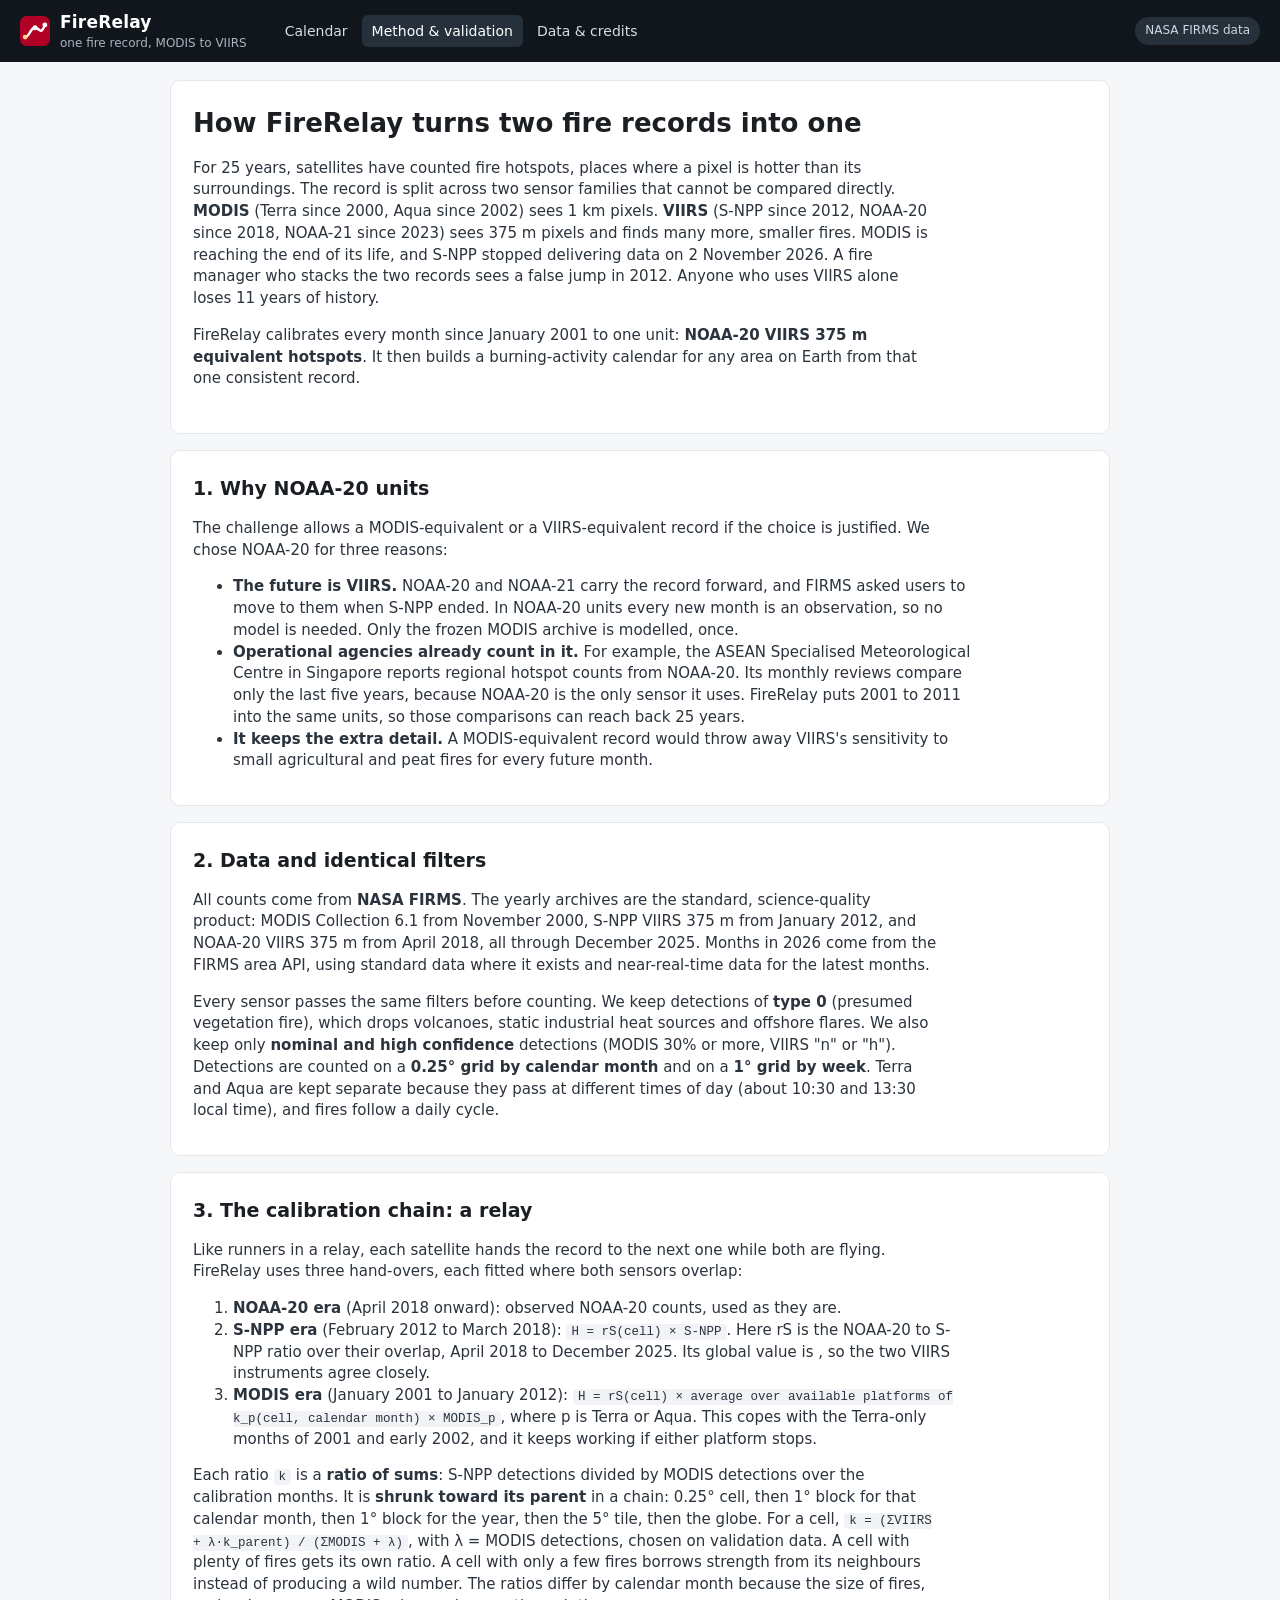
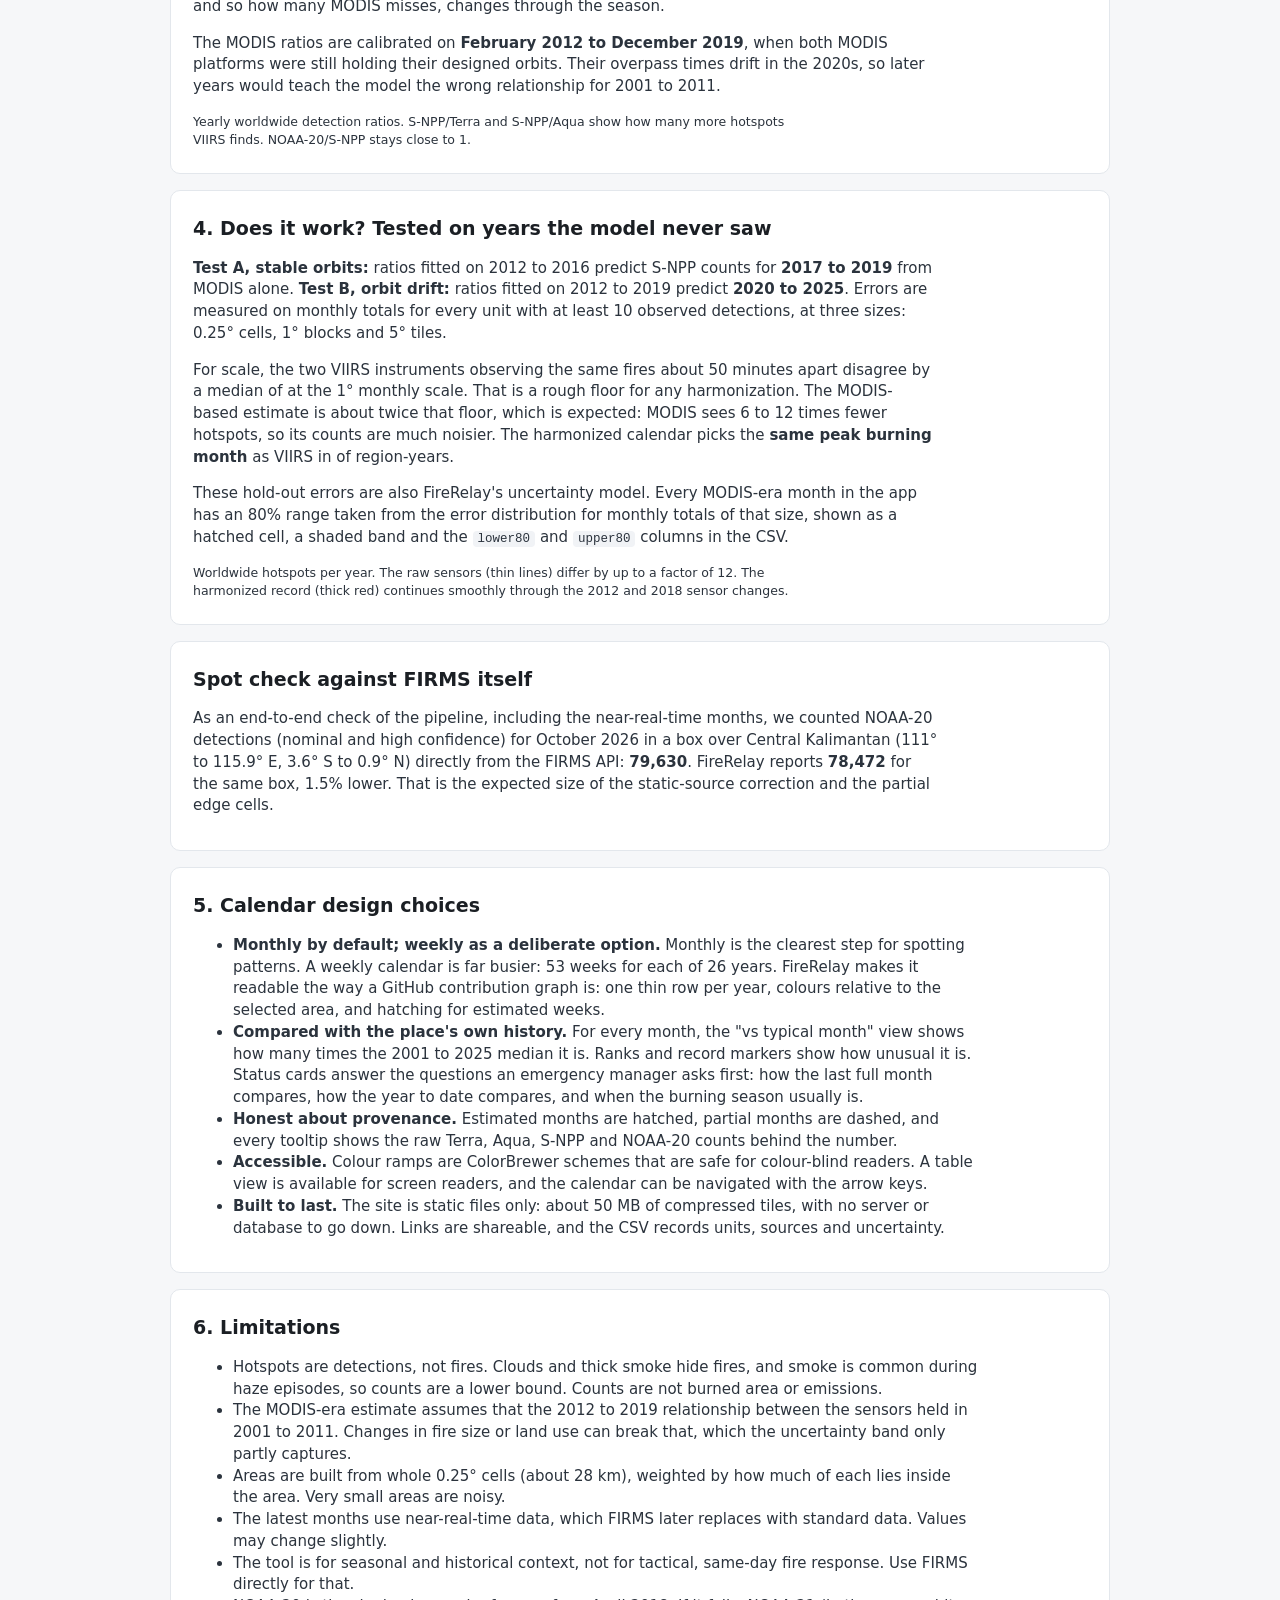
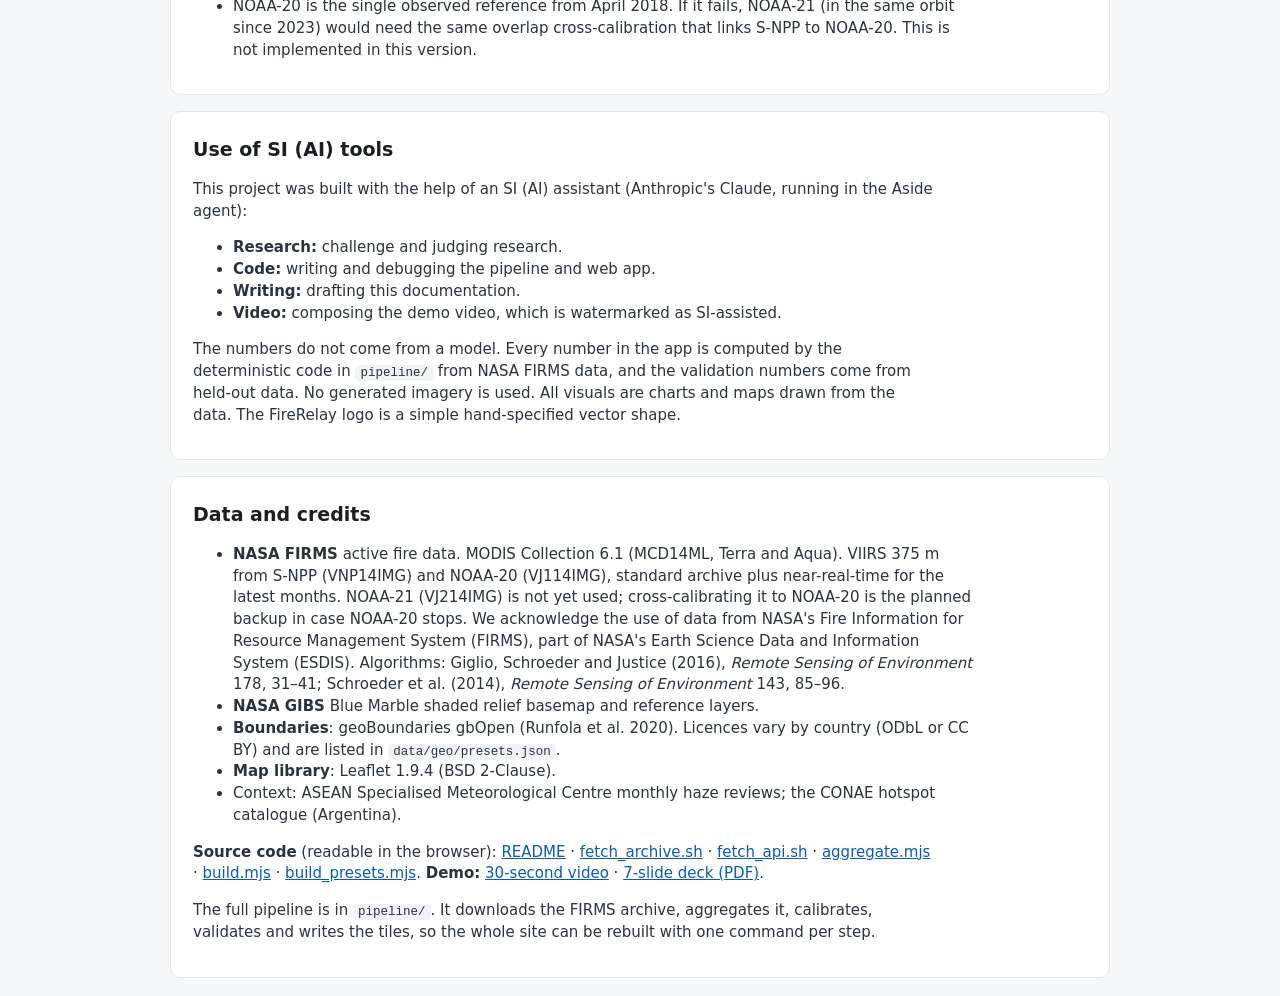
==== web/method.html @ be7eab32 "Add static web app" ====
<!doctype html>
<html lang="en">
<head>
<meta charset="utf-8">
<meta name="viewport" content="width=device-width, initial-scale=1">
<title>FireRelay · method and validation</title>
<meta name="description" content="How FireRelay harmonizes MODIS and VIIRS active-fire hotspots into one NOAA-20-equivalent record, and how well it works on held-out years.">
<link rel="icon" href="data:image/svg+xml,%3Csvg%20xmlns%3D%22http%3A%2F%2Fwww.w3.org%2F2000%2Fsvg%22%20viewBox%3D%220%200%2032%2032%22%3E%3Crect%20width%3D%2232%22%20height%3D%2232%22%20rx%3D%227%22%20fill%3D%22%23b10026%22%2F%3E%3Cpath%20d%3D%22M5.5%2022.5%20C%2010%2022.5%2C%2011%2012.5%2C%2016%2012.5%20S%2022%2021.5%2C%2026.5%209.5%22%20stroke%3D%22%23fff%22%20stroke-width%3D%222.6%22%20fill%3D%22none%22%20stroke-linecap%3D%22round%22%2F%3E%3Ccircle%20cx%3D%225.5%22%20cy%3D%2222.5%22%20r%3D%222.6%22%20fill%3D%22%23ffd28a%22%2F%3E%3Ccircle%20cx%3D%2216%22%20cy%3D%2212.5%22%20r%3D%222.6%22%20fill%3D%22%23fff%22%2F%3E%3Ccircle%20cx%3D%2226.5%22%20cy%3D%229.5%22%20r%3D%222.6%22%20fill%3D%22%23fff%22%2F%3E%3C%2Fsvg%3E">
<link rel="stylesheet" href="style.css">
</head>
<body>
<header class="top">
  <a class="brand" href="./" aria-label="FireRelay home">
    <svg viewBox="0 0 32 32" width="30" height="30" aria-hidden="true"><rect width="32" height="32" rx="7" fill="#b10026"/><path d="M5.5 22.5 C 10 22.5, 11 12.5, 16 12.5 S 22 21.5, 26.5 9.5" stroke="#fff" stroke-width="2.6" fill="none" stroke-linecap="round"/><circle cx="5.5" cy="22.5" r="2.6" fill="#ffd28a"/><circle cx="16" cy="12.5" r="2.6" fill="#fff"/><circle cx="26.5" cy="9.5" r="2.6" fill="#fff"/></svg>
    <span><b>FireRelay</b><small>one fire record, MODIS to VIIRS</small></span>
  </a>
  <nav aria-label="Main"><a href="./">Calendar</a><a href="method.html" aria-current="page">Method &amp; validation</a><a href="#data">Data &amp; credits</a></nav>
  <span class="fresh" id="fresh">NASA FIRMS data</span>
</header>

<div class="doc">
<section class="panel">
  <h1>How FireRelay turns two fire records into one</h1>
  <p>For 25 years, satellites have counted fire hotspots, places where a pixel is hotter than its surroundings. The record is split across two sensor families that cannot be compared directly. <b>MODIS</b> (Terra since 2000, Aqua since 2002) sees 1 km pixels. <b>VIIRS</b> (S-NPP since 2012, NOAA-20 since 2018, NOAA-21 since 2023) sees 375 m pixels and finds many more, smaller fires. MODIS is reaching the end of its life, and S-NPP stopped delivering data on 2 November 2026. A fire manager who stacks the two records sees a false jump in 2012. Anyone who uses VIIRS alone loses 11 years of history.</p>
  <p>FireRelay calibrates every month since January 2001 to one unit: <b>NOAA-20 VIIRS 375 m equivalent hotspots</b>. It then builds a burning-activity calendar for any area on Earth from that one consistent record.</p>
  <div class="kpis" id="kpis"></div>
</section>

<section class="panel">
  <h2>1. Why NOAA-20 units</h2>
  <p>The challenge allows a MODIS-equivalent or a VIIRS-equivalent record if the choice is justified. We chose NOAA-20 for three reasons:</p>
  <ul>
    <li><b>The future is VIIRS.</b> NOAA-20 and NOAA-21 carry the record forward, and FIRMS asked users to move to them when S-NPP ended. In NOAA-20 units every new month is an observation, so no model is needed. Only the frozen MODIS archive is modelled, once.</li>
    <li><b>Operational agencies already count in it.</b> For example, the ASEAN Specialised Meteorological Centre in Singapore reports regional hotspot counts from NOAA-20. Its monthly reviews compare only the last five years, because NOAA-20 is the only sensor it uses. FireRelay puts 2001 to 2011 into the same units, so those comparisons can reach back 25 years.</li>
    <li><b>It keeps the extra detail.</b> A MODIS-equivalent record would throw away VIIRS's sensitivity to small agricultural and peat fires for every future month.</li>
  </ul>
</section>

<section class="panel">
  <h2>2. Data and identical filters</h2>
  <p>All counts come from <b>NASA FIRMS</b>. The yearly archives are the standard, science-quality product: MODIS Collection 6.1 from November 2000, S-NPP VIIRS 375 m from January 2012, and NOAA-20 VIIRS 375 m from April 2018, all through December 2025. Months in 2026 come from the FIRMS area API, using standard data where it exists and near-real-time data for the latest months. <span id="rowsNote"></span></p>
  <p>Every sensor passes the same filters before counting. We keep detections of <b>type 0</b> (presumed vegetation fire), which drops volcanoes, static industrial heat sources and offshore flares. We also keep only <b>nominal and high confidence</b> detections (MODIS 30% or more, VIIRS "n" or "h"). Detections are counted on a <b>0.25° grid by calendar month</b> and on a <b>1° grid by week</b>. Terra and Aqua are kept separate because they pass at different times of day (about 10:30 and 13:30 local time), and fires follow a daily cycle.</p>
</section>

<section class="panel">
  <h2>3. The calibration chain: a relay</h2>
  <p>Like runners in a relay, each satellite hands the record to the next one while both are flying. FireRelay uses three hand-overs, each fitted where both sensors overlap:</p>
  <ol>
    <li><b>NOAA-20 era</b> (April 2018 onward): observed NOAA-20 counts, used as they are.</li>
    <li><b>S-NPP era</b> (February 2012 to March 2018): <code>H = rS(cell) × S-NPP</code>. Here rS is the NOAA-20 to S-NPP ratio over their overlap, April 2018 to December 2025. Its global value is <span id="kSN"></span>, so the two VIIRS instruments agree closely.</li>
    <li><b>MODIS era</b> (January 2001 to January 2012): <code>H = rS(cell) × average over available platforms of k_p(cell, calendar month) × MODIS_p</code>, where p is Terra or Aqua. This copes with the Terra-only months of 2001 and early 2002, and it keeps working if either platform stops.</li>
  </ol>
  <p>Each ratio <code>k</code> is a <b>ratio of sums</b>: S-NPP detections divided by MODIS detections over the calibration months. It is <b>shrunk toward its parent</b> in a chain: 0.25° cell, then 1° block for that calendar month, then 1° block for the year, then the 5° tile, then the globe. For a cell, <code>k = (ΣVIIRS + λ·k_parent) / (ΣMODIS + λ)</code>, with λ = <span id="lam"></span> MODIS detections, chosen on validation data. A cell with plenty of fires gets its own ratio. A cell with only a few fires borrows strength from its neighbours instead of producing a wild number. The ratios differ by calendar month because the size of fires, and so how many MODIS misses, changes through the season.</p>
  <p>The MODIS ratios are calibrated on <b>February 2012 to December 2019</b>, when both MODIS platforms were still holding their designed orbits. Their overpass times drift in the 2020s, so later years would teach the model the wrong relationship for 2001 to 2011.</p>
  <div class="chart" id="ratioChart"></div>
  <p class="hint">Yearly worldwide detection ratios. S-NPP/Terra and S-NPP/Aqua show how many more hotspots VIIRS finds. NOAA-20/S-NPP stays close to 1.</p>
</section>

<section class="panel">
  <h2>4. Does it work? Tested on years the model never saw</h2>
  <p><b>Test A, stable orbits:</b> ratios fitted on 2012 to 2016 predict S-NPP counts for <b>2017 to 2019</b> from MODIS alone. <b>Test B, orbit drift:</b> ratios fitted on 2012 to 2019 predict <b>2020 to 2025</b>. Errors are measured on monthly totals for every unit with at least 10 observed detections, at three sizes: 0.25° cells, 1° blocks and 5° tiles.</p>
  <div id="skill"></div>
  <p>For scale, the two VIIRS instruments observing the same fires about 50 minutes apart disagree by a median of <b id="vvBlock"></b> at the 1° monthly scale. That is a rough floor for any harmonization. The MODIS-based estimate is about twice that floor, which is expected: MODIS sees 6 to 12 times fewer hotspots, so its counts are much noisier. The harmonized calendar picks the <b>same peak burning month</b> as VIIRS in <b id="peakPct"></b> of region-years.</p>
  <p>These hold-out errors are also FireRelay's uncertainty model. Every MODIS-era month in the app has an 80% range taken from the error distribution for monthly totals of that size, shown as a hatched cell, a shaded band and the <code>lower80</code> and <code>upper80</code> columns in the CSV.</p>
  <div class="chart" id="globalChart"></div>
  <p class="hint">Worldwide hotspots per year. The raw sensors (thin lines) differ by up to a factor of 12. The harmonized record (thick red) continues smoothly through the 2012 and 2018 sensor changes.</p>
</section>

<section class="panel">
  <h2>Spot check against FIRMS itself</h2>
  <p>As an end-to-end check of the pipeline, including the near-real-time months, we counted NOAA-20 detections (nominal and high confidence) for October 2026 in a box over Central Kalimantan (111° to 115.9° E, 3.6° S to 0.9° N) directly from the FIRMS API: <b>79,630</b>. FireRelay reports <b>78,472</b> for the same box, 1.5% lower. That is the expected size of the static-source correction and the partial edge cells.</p>
</section>

<section class="panel">
  <h2>5. Calendar design choices</h2>
  <ul>
    <li><b>Monthly by default; weekly as a deliberate option.</b> Monthly is the clearest step for spotting patterns. A weekly calendar is far busier: 53 weeks for each of 26 years. FireRelay makes it readable the way a GitHub contribution graph is: one thin row per year, colours relative to the selected area, and hatching for estimated weeks.</li>
    <li><b>Compared with the place's own history.</b> For every month, the "vs typical month" view shows how many times the 2001 to 2025 median it is. Ranks and record markers show how unusual it is. Status cards answer the questions an emergency manager asks first: how the last full month compares, how the year to date compares, and when the burning season usually is.</li>
    <li><b>Honest about provenance.</b> Estimated months are hatched, partial months are dashed, and every tooltip shows the raw Terra, Aqua, S-NPP and NOAA-20 counts behind the number.</li>
    <li><b>Accessible.</b> Colour ramps are ColorBrewer schemes that are safe for colour-blind readers. A table view is available for screen readers, and the calendar can be navigated with the arrow keys.</li>
    <li><b>Built to last.</b> The site is static files only: about 50 MB of compressed tiles, with no server or database to go down. Links are shareable, and the CSV records units, sources and uncertainty.</li>
  </ul>
</section>

<section class="panel">
  <h2>6. Limitations</h2>
  <ul>
    <li>Hotspots are detections, not fires. Clouds and thick smoke hide fires, and smoke is common during haze episodes, so counts are a lower bound. Counts are not burned area or emissions.</li>
    <li>The MODIS-era estimate assumes that the 2012 to 2019 relationship between the sensors held in 2001 to 2011. Changes in fire size or land use can break that, which the uncertainty band only partly captures.</li>
    <li>Areas are built from whole 0.25° cells (about 28 km), weighted by how much of each lies inside the area. Very small areas are noisy.</li>
    <li>The latest months use near-real-time data, which FIRMS later replaces with standard data. Values may change slightly.</li>
    <li>The tool is for seasonal and historical context, not for tactical, same-day fire response. Use FIRMS directly for that.</li>
    <li>NOAA-20 is the single observed reference from April 2018. If it fails, NOAA-21 (in the same orbit since 2023) would need the same overlap cross-calibration that links S-NPP to NOAA-20. This is not implemented in this version.</li>
  </ul>
</section>

<section class="panel" id="si">
  <h2>Use of SI (AI) tools</h2>
  <p>This project was built with the help of an SI (AI) assistant (Anthropic's Claude, running in the Aside agent):</p>
  <ul>
    <li><b>Research:</b> challenge and judging research.</li>
    <li><b>Code:</b> writing and debugging the pipeline and web app.</li>
    <li><b>Writing:</b> drafting this documentation.</li>
    <li><b>Video:</b> composing the demo video, which is watermarked as SI-assisted.</li>
  </ul>
  <p>The numbers do not come from a model. Every number in the app is computed by the deterministic code in <code>pipeline/</code> from NASA FIRMS data, and the validation numbers come from held-out data. No generated imagery is used. All visuals are charts and maps drawn from the data. The FireRelay logo is a simple hand-specified vector shape.</p>
</section>

<section class="panel" id="data">
  <h2>Data and credits</h2>
  <ul>
    <li><b>NASA FIRMS</b> active fire data. MODIS Collection 6.1 (MCD14ML, Terra and Aqua). VIIRS 375 m from S-NPP (VNP14IMG) and NOAA-20 (VJ114IMG), standard archive plus near-real-time for the latest months. NOAA-21 (VJ214IMG) is not yet used; cross-calibrating it to NOAA-20 is the planned backup in case NOAA-20 stops. We acknowledge the use of data from NASA's Fire Information for Resource Management System (FIRMS), part of NASA's Earth Science Data and Information System (ESDIS). Algorithms: Giglio, Schroeder and Justice (2016), <i>Remote Sensing of Environment</i> 178, 31–41; Schroeder et al. (2014), <i>Remote Sensing of Environment</i> 143, 85–96.</li>
    <li><b>NASA GIBS</b> Blue Marble shaded relief basemap and reference layers.</li>
    <li><b>Boundaries</b>: geoBoundaries gbOpen (Runfola et al. 2020). Licences vary by country (ODbL or CC BY) and are listed in <code>data/geo/presets.json</code>.</li>
    <li><b>Map library</b>: Leaflet 1.9.4 (BSD 2-Clause).</li>
    <li>Context: ASEAN Specialised Meteorological Centre monthly haze reviews; the CONAE hotspot catalogue (Argentina).</li>
  </ul>
  <p><b>Source code</b> (readable in the browser): <a href="source/README.md">README</a> · <a href="source/fetch_archive.sh.txt">fetch_archive.sh</a> · <a href="source/fetch_api.sh.txt">fetch_api.sh</a> · <a href="source/aggregate.mjs">aggregate.mjs</a> · <a href="source/build.mjs">build.mjs</a> · <a href="source/build_presets.mjs">build_presets.mjs</a>. <b>Demo:</b> <a href="demo/firerelay-demo.mp4">30-second video</a> · <a href="demo/firerelay-slides.pdf">7-slide deck (PDF)</a>.</p>
  <p>The full pipeline is in <code>pipeline/</code>. It downloads the FIRMS archive, aggregates it, calibrates, validates and writes the tiles, so the whole site can be rebuilt with one command per step.</p>
</section>
</div>

<script type="module">
const V = await (await fetch('data/validation.json')).json();
const M = await (await fetch('data/meta.json')).json();
const pct = x => (100 * x).toFixed(0) + '%';
const MON = ['Jan','Feb','Mar','Apr','May','Jun','Jul','Aug','Sep','Oct','Nov','Dec'];
if (M.lastDate) { const d = new Date(M.lastDate + 'T00:00:00Z'); document.getElementById('fresh').textContent = `NASA FIRMS · data through ${d.getUTCDate()} ${MON[d.getUTCMonth()]} ${d.getUTCFullYear()}`; }
const st = V.stable, dr = V.drift;
document.getElementById('kpis').innerHTML = `
 <div class="card"><div class="k">Median error, 1° monthly, held-out years</div><div class="v">${pct(st.block.medianAbsPctError.harmonized)}</div><div class="d">vs ${pct(st.block.medianAbsPctError.rawModis)} for raw MODIS and ${pct(st.block.medianAbsPctError.globalRatio)} for one global ratio</div></div>
 <div class="card"><div class="k">Correlation (log counts), 5° monthly</div><div class="v">${st.tile.logCorr.toFixed(2)}</div><div class="d">overall bias ${(100 * st.tile.bias).toFixed(1)}%</div></div>
 <div class="card"><div class="k">Same peak month as VIIRS</div><div class="v">${pct(st.block.peakMonthAgreement)}</div><div class="d">of ${st.block.peakN.toLocaleString()} 1° region-years</div></div>`;
document.getElementById('kSN').textContent = V.snppToN20.kGlobal.toFixed(3);
document.getElementById('lam').textContent = V.lambda;
document.getElementById('vvBlock').textContent = pct(V.snppToN20.block.medianAbsPctError);
document.getElementById('peakPct').textContent = pct(st.block.peakMonthAgreement);
try { const s = await (await fetch('data/build_stats.json')).json(); document.getElementById('rowsNote').textContent = `In total ${(s.rows / 1e6).toFixed(0)} million detections were processed, of which ${(s.kept / 1e6).toFixed(0)} million passed the filters.`; } catch {}
const row = (name, o) => `<tr><td>${name}</td><td>${o.n.toLocaleString()}</td><td class="good">${pct(o.medianAbsPctError.harmonized)}</td><td>${pct(o.medianAbsPctError.globalRatio)}</td><td>${pct(o.medianAbsPctError.rawModis)}</td><td>${(100 * o.bias).toFixed(1)}%</td><td>${o.logCorr.toFixed(2)}</td><td>${pct(o.peakMonthAgreement)}</td></tr>`;
const tbl = (title, r) => `<h3>${title}</h3><table><thead><tr><th>Scale</th><th>Unit-months</th><th>FireRelay</th><th>One global ratio</th><th>Raw MODIS</th><th>Bias</th><th>Log corr.</th><th>Peak month</th></tr></thead><tbody>${row('0.25° cell', r.cell)}${row('1° block', r.block)}${row('5° tile', r.tile)}</tbody></table>`;
document.getElementById('skill').innerHTML = tbl('Test A · train 2012–2016, test 2017–2019 (median absolute % error of monthly totals)', st) + tbl('Test B · train 2012–2019, test 2020–2025 (MODIS orbit drift)', dr) +
  `<h3>λ (shrinkage) chosen on Test A</h3><table><thead><tr><th>λ</th><th>1° error</th><th>5° error</th></tr></thead><tbody>${Object.entries(V.lambdaSweep).map(([l, r]) => `<tr><td>${l}${+l === V.lambda ? ' (used)' : ''}</td><td>${pct(r.block.medianAbsPctError.harmonized)}</td><td>${pct(r.tile.medianAbsPctError.harmonized)}</td></tr>`).join('')}</tbody></table>`;
// charts
function lineChart(el, years, series, { log = false, h = 260, fmt = v => v } = {}) {
  const W = 900, L = 64, R = 130, T = 14, B = 26; const vals = series.flatMap(s => s.v.filter(v => v != null && v > 0));
  const mn = log ? Math.min(...vals) * 0.8 : 0, mx = Math.max(...vals) * 1.08;
  const X = i => L + (W - L - R) * i / (years.length - 1), Y = v => log ? T + (h - T - B) * (1 - (Math.log(v) - Math.log(mn)) / (Math.log(mx) - Math.log(mn))) : T + (h - T - B) * (1 - v / mx);
  let s = `<svg viewBox="0 0 ${W} ${h}" role="img">`;
  const ticks = log ? [1e5, 3e5, 1e6, 3e6, 1e7, 3e7, 1e8].filter(t => t >= mn && t <= mx) : [0, .25, .5, .75, 1].map(f => f * mx);
  for (const t of ticks) s += `<line x1="${L}" x2="${W - R}" y1="${Y(t)}" y2="${Y(t)}" stroke="#e3e7ec"/><text x="${L - 6}" y="${Y(t) + 4}" font-size="11" text-anchor="end" fill="#6b7685">${fmt(t)}</text>`;
  years.forEach((y, i) => { if (y % 5 === 1 || i === years.length - 1) s += `<text x="${X(i)}" y="${h - 6}" font-size="11" text-anchor="middle" fill="#6b7685">${y}</text>`; });
  for (const se of series) { let d = '', pen = false; se.v.forEach((v, i) => { if (v == null || !(v > 0)) { pen = false; return; } d += (pen ? 'L' : 'M') + X(i) + ' ' + Y(v); pen = true; }); s += `<path d="${d}" fill="none" stroke="${se.c}" stroke-width="${se.w || 1.6}" ${se.d ? `stroke-dasharray="${se.d}"` : ''}/>`; const li = se.v.map((v, i) => [v, i]).filter(([v]) => v != null && v > 0).pop(); if (li) s += `<text x="${X(li[1]) + 6}" y="${Y(li[0]) + 4}" font-size="11.5" fill="${se.c}">${se.n}</text>`; }
  el.innerHTML = s + '</svg>';
}
const yrs = V.years; const big = v => v >= 1e6 ? (v / 1e6).toFixed(v >= 1e7 ? 0 : 1) + 'M' : (v / 1e3).toFixed(0) + 'k';
lineChart(document.getElementById('globalChart'), yrs, [
  { n: 'Terra MODIS', c: '#c58b00', v: V.yearly.terra, w: 1.3 }, { n: 'Aqua MODIS', c: '#6b7685', v: V.yearly.aqua, w: 1.3 },
  { n: 'S-NPP VIIRS', c: '#0b5cad', v: V.yearly.snpp, w: 1.3 }, { n: 'NOAA-20 VIIRS', c: '#0f8a7e', v: V.yearly.noaa20, w: 1.3 },
  { n: 'FireRelay', c: '#b10026', v: V.yearly.harmonized, w: 3.2 }], { log: true, fmt: big });
lineChart(document.getElementById('ratioChart'), yrs, [
  { n: 'S-NPP / Terra', c: '#c58b00', v: V.ratiosByYear.snppOverTerra }, { n: 'S-NPP / Aqua', c: '#6b7685', v: V.ratiosByYear.snppOverAqua }, { n: 'NOAA-20 / S-NPP', c: '#0f8a7e', v: V.ratiosByYear.n20OverSnpp, w: 2.4 }], { h: 220, fmt: v => v.toFixed(1) });
</script>
</body>
</html>
---- web/style.css ----
:root{
  --ink:#1b1f24; --ink2:#4a5563; --mute:#6b7685; --line:#e3e7ec; --bg:#f6f7f9; --card:#fff;
  --fire:#b10026; --fire2:#e31a1c; --accent:#0b5cad; --ok:#1a7f4b; --warn:#b35c00;
  --zero:#eceff3; --radius:10px;
  font-family: ui-sans-serif, system-ui, -apple-system, "Segoe UI", Roboto, "Helvetica Neue", Arial, sans-serif;
}
*{box-sizing:border-box}
html,body{margin:0;background:var(--bg);color:var(--ink);font-size:15px;line-height:1.45}
a{color:var(--accent)}
button{font:inherit;color:inherit}
.top{display:flex;align-items:center;gap:20px;padding:10px 20px;background:#11161c;color:#fff;position:sticky;top:0;z-index:1000}
.brand{display:flex;align-items:center;gap:10px;color:#fff;text-decoration:none}
.brand b{display:block;font-size:17px;letter-spacing:.2px}
.brand small{display:block;color:#aab4c0;font-size:12px}
.top nav{display:flex;gap:4px;margin-left:8px}
.top nav a{color:#d6dde6;text-decoration:none;padding:6px 10px;border-radius:6px;font-size:14px}
.top nav a[aria-current=page],.top nav a:hover{background:#25303b;color:#fff}
.fresh{margin-left:auto;font-size:12px;color:#cfd8e2;background:#25303b;padding:5px 10px;border-radius:20px;white-space:nowrap}
.app{display:grid;grid-template-columns:minmax(330px,40%) 1fr;gap:16px;padding:16px 20px;align-items:start}
.panel{background:var(--card);border:1px solid var(--line);border-radius:var(--radius);padding:14px}
.left{position:sticky;top:66px}
.step{font-size:12px;font-weight:700;text-transform:uppercase;letter-spacing:.6px;color:var(--ink2);margin:2px 0 8px;display:flex;align-items:center;gap:8px}
.num{display:inline-grid;place-items:center;width:20px;height:20px;border-radius:50%;background:var(--fire);color:#fff;font-size:11px}
.tabs{display:flex;gap:4px;border-bottom:1px solid var(--line);margin-bottom:10px}
.tabs button{border:0;background:none;padding:7px 10px;cursor:pointer;border-bottom:2px solid transparent;color:var(--ink2)}
.tabs button[aria-selected=true]{border-bottom-color:var(--fire);color:var(--ink);font-weight:600}
.presets{display:flex;flex-direction:column;gap:8px;max-height:200px;overflow:auto;padding-right:4px}
.presets h3{font-size:12px;margin:6px 0 2px;color:var(--mute);font-weight:600}
.presets .chips{display:flex;flex-wrap:wrap;gap:6px}
.chip{border:1px solid var(--line);background:#fff;border-radius:16px;padding:4px 10px;cursor:pointer;font-size:13px}
.chip:hover,.chip[aria-pressed=true]{border-color:var(--fire);background:#fff3f3}
.btn{border:1px solid #c9d1da;background:#fff;border-radius:8px;padding:6px 11px;cursor:pointer;font-size:13.5px}
.btn:hover{border-color:var(--ink2)}
.btn.active{background:var(--ink);color:#fff;border-color:var(--ink)}
.btn.ghost{background:transparent}
.btn.small{padding:4px 9px;font-size:12.5px}
.row{display:flex;gap:6px;flex-wrap:wrap}
.hint{color:var(--mute);font-size:12.5px;margin:6px 0}
.coords{display:flex;flex-wrap:wrap;gap:6px;align-items:end;margin-bottom:8px}
.coords label{display:flex;flex-direction:column;font-size:12px;color:var(--ink2);width:84px}
.coords input{border:1px solid #c9d1da;border-radius:6px;padding:5px 6px;font:inherit;font-size:13px;width:100%}
#map{height:min(58vh,560px);border-radius:8px;margin-top:10px;border:1px solid var(--line)}
.maplegend{font-size:12px;color:var(--mute);margin-top:6px;min-height:18px}
.empty h1{font-size:22px;margin:4px 0 8px}
.empty p{color:var(--ink2);max-width:62ch}
.quick{display:flex;flex-wrap:wrap;gap:8px;margin-top:10px}
.quick .chip{font-size:14px;padding:6px 12px}
.aoihead{display:flex;justify-content:space-between;align-items:flex-start;gap:10px;flex-wrap:wrap}
.aoihead h2{margin:0;font-size:21px}
.sub{color:var(--mute);font-size:13px}
.actions{display:flex;gap:6px}
.cards{display:grid;grid-template-columns:repeat(4,minmax(0,1fr));gap:10px;margin:12px 0}
.card{border:1px solid var(--line);border-radius:9px;padding:10px 12px;background:#fbfcfd}
.card .k{font-size:11.5px;color:var(--mute);text-transform:uppercase;letter-spacing:.4px}
.card .v{font-size:21px;font-weight:700;margin:2px 0}
.card .d{font-size:12.5px;color:var(--ink2)}
.badge{display:inline-block;border-radius:10px;padding:1px 8px;font-size:12px;font-weight:600}
.b-extreme{background:#b10026;color:#fff}.b-above{background:#fddbc7;color:#7a1010}.b-typical{background:#eef0f2;color:#333}.b-below{background:#d1e5f0;color:#0e3d66}
.viewbar{display:flex;gap:10px;align-items:center;flex-wrap:wrap;margin:6px 0 8px}
.seg{display:inline-flex;border:1px solid #c9d1da;border-radius:8px;overflow:hidden}
.seg button{border:0;background:#fff;padding:5px 11px;cursor:pointer;font-size:13px}
.seg button[aria-checked=true]{background:var(--ink);color:#fff}
.calwrap,.tswrap{margin:0 0 14px}
.calendar svg,.ts svg{display:block;width:100%;height:auto}
.calendar .cell{cursor:pointer}
.calendar .cell:focus{outline:none}
.calendar .cell:focus-visible,.calendar .cell.sel{stroke:#000;stroke-width:2}
.legend{display:flex;flex-wrap:wrap;gap:12px;align-items:center;font-size:12px;color:var(--ink2);margin-top:6px}
.legend .sw{display:inline-flex;align-items:center;gap:3px}
.legend .sw i{display:inline-block;width:16px;height:12px;border-radius:2px;border:1px solid rgba(0,0,0,.08)}
.tablewrap{max-height:420px;overflow:auto;border:1px solid var(--line);border-radius:8px;margin-bottom:14px}
.tablewrap table{border-collapse:collapse;font-size:12.5px;width:100%}
.tablewrap th,.tablewrap td{padding:4px 6px;border-bottom:1px solid var(--line);text-align:right;white-space:nowrap}
.tablewrap th{position:sticky;top:0;background:#f1f3f6}
.tstoggles{display:flex;flex-wrap:wrap;gap:10px;font-size:12.5px;margin-bottom:4px}
.tstoggles label{display:inline-flex;align-items:center;gap:5px;cursor:pointer}
.tstoggles i{display:inline-block;width:18px;height:3px;border-radius:2px}
.tip{position:fixed;z-index:2000;background:#11161c;color:#fff;padding:8px 10px;border-radius:7px;font-size:12.5px;max-width:330px;pointer-events:none;box-shadow:0 4px 16px rgba(0,0,0,.25)}
.tip b{color:#ffd28a}
.tip .s{color:#aab4c0}
.method-note{border-top:1px dashed var(--line);padding-top:8px}
.foot{color:var(--mute);font-size:12px;padding:6px 20px 24px;max-width:1100px}
.loading{color:var(--mute);font-size:13px;padding:20px 0}
.leaflet-container{font:inherit}
.fb-draw{cursor:crosshair!important}
@media (max-width:1100px){.cards{grid-template-columns:repeat(2,minmax(0,1fr))}}
@media (max-width:900px){.app{grid-template-columns:1fr}.left{position:static}#map{height:360px}.top nav{display:none}}
/* method page */
.doc{max-width:980px;margin:18px auto;padding:0 20px}
.doc .panel{margin-bottom:16px;padding:18px 22px}
.doc h1{font-size:26px;margin:6px 0}
.doc h2{font-size:19px;margin:6px 0 8px}
.doc h3{font-size:15px;margin:14px 0 4px}
.doc p,.doc li{color:#2b333d;max-width:78ch}
.doc table{border-collapse:collapse;font-size:13.5px;margin:8px 0}
.doc th,.doc td{border-bottom:1px solid var(--line);padding:5px 9px;text-align:right}
.doc th:first-child,.doc td:first-child{text-align:left}
.doc .good{color:var(--ok);font-weight:700}
.doc code{background:#f1f3f6;padding:1px 5px;border-radius:4px;font-size:12.5px}
.doc .chart svg{width:100%;height:auto}
.kpis{display:grid;grid-template-columns:repeat(3,1fr);gap:10px;margin:10px 0}
.kpis .card .v{font-size:24px}
.leaflet-container{background:#1d3f6e}
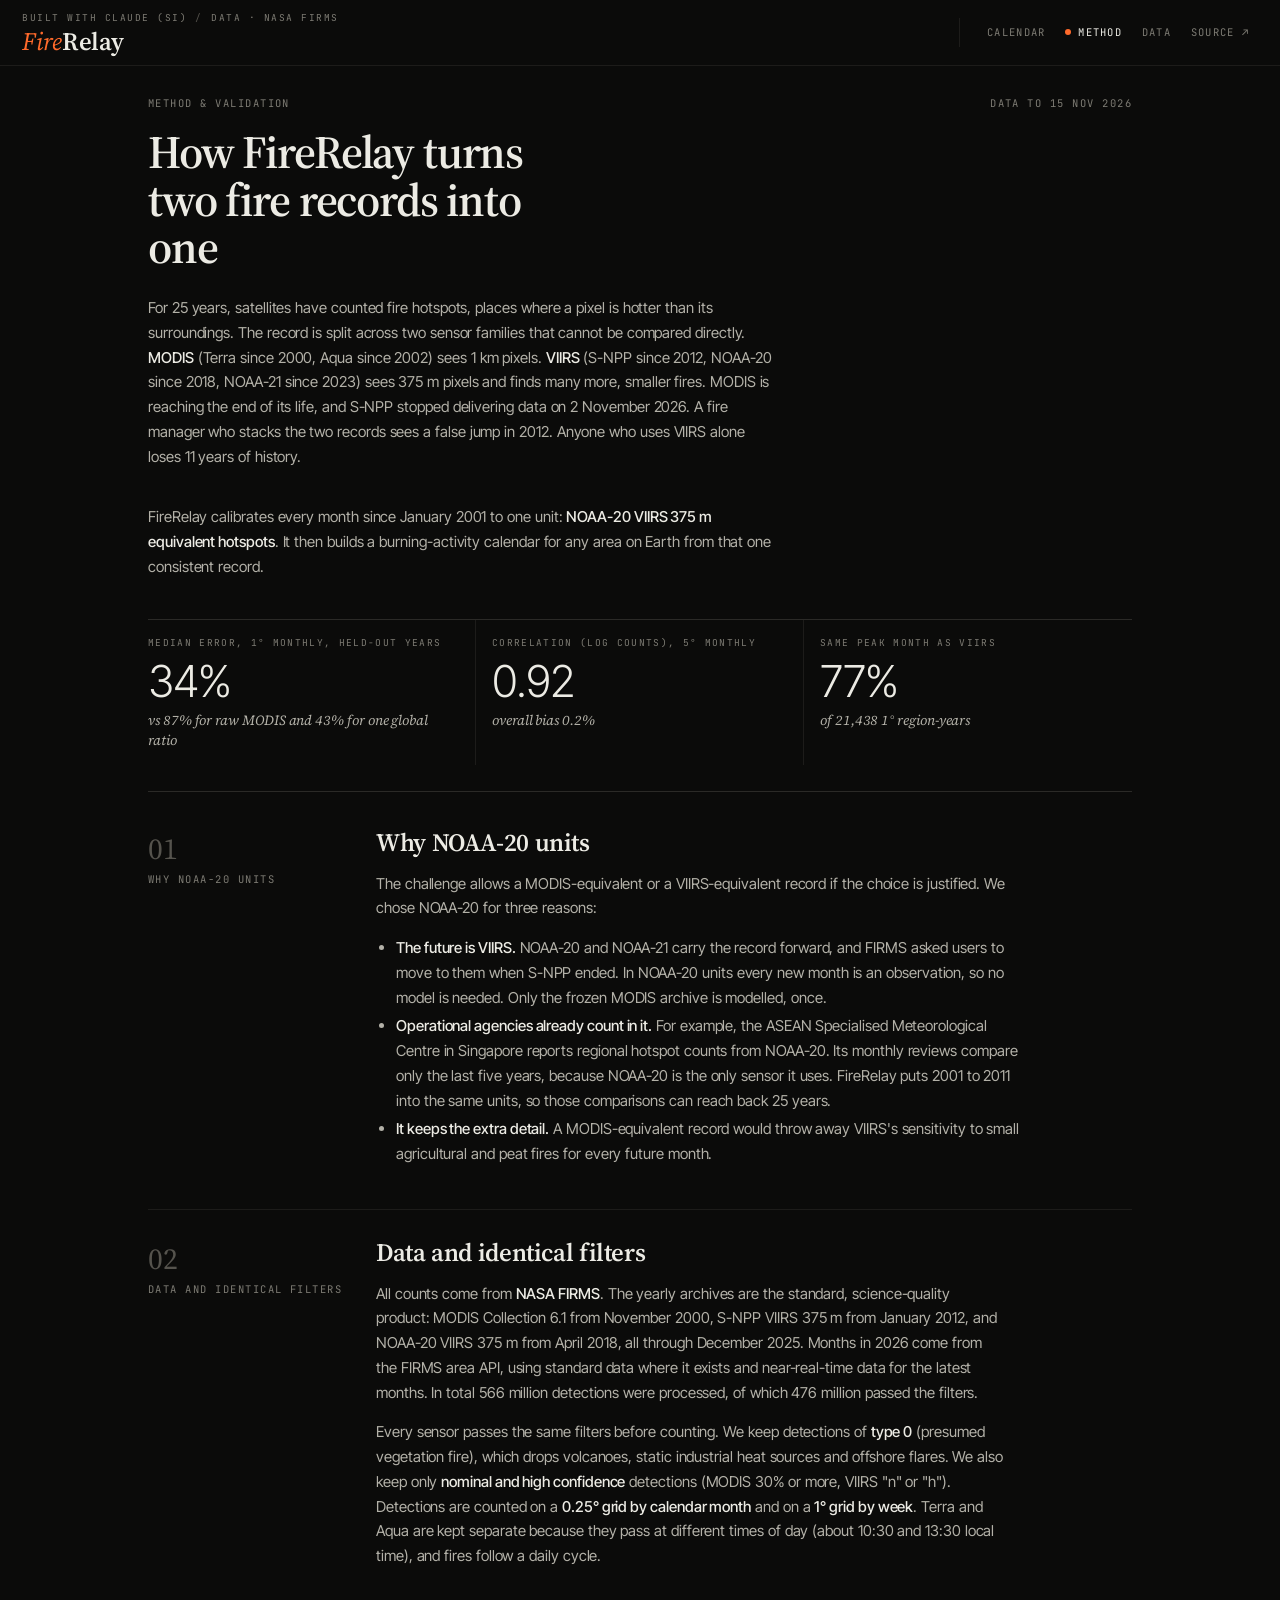
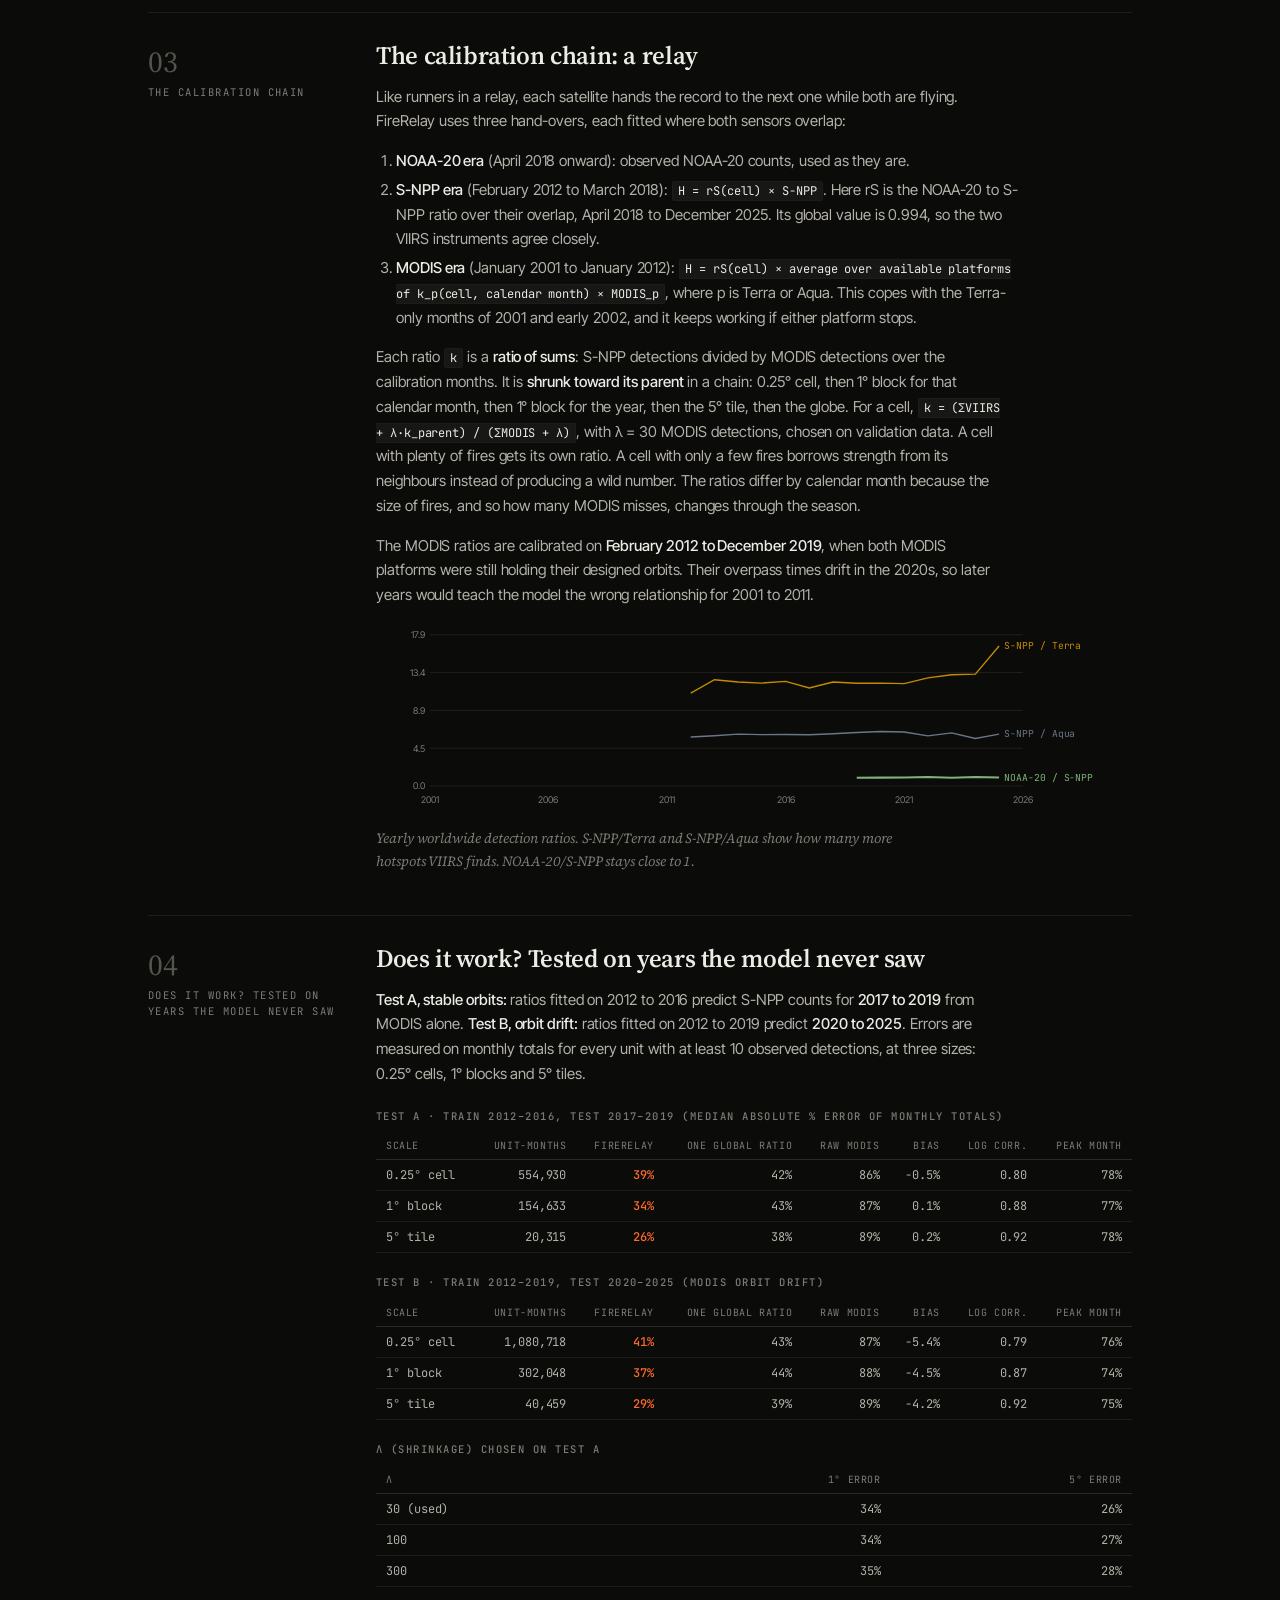
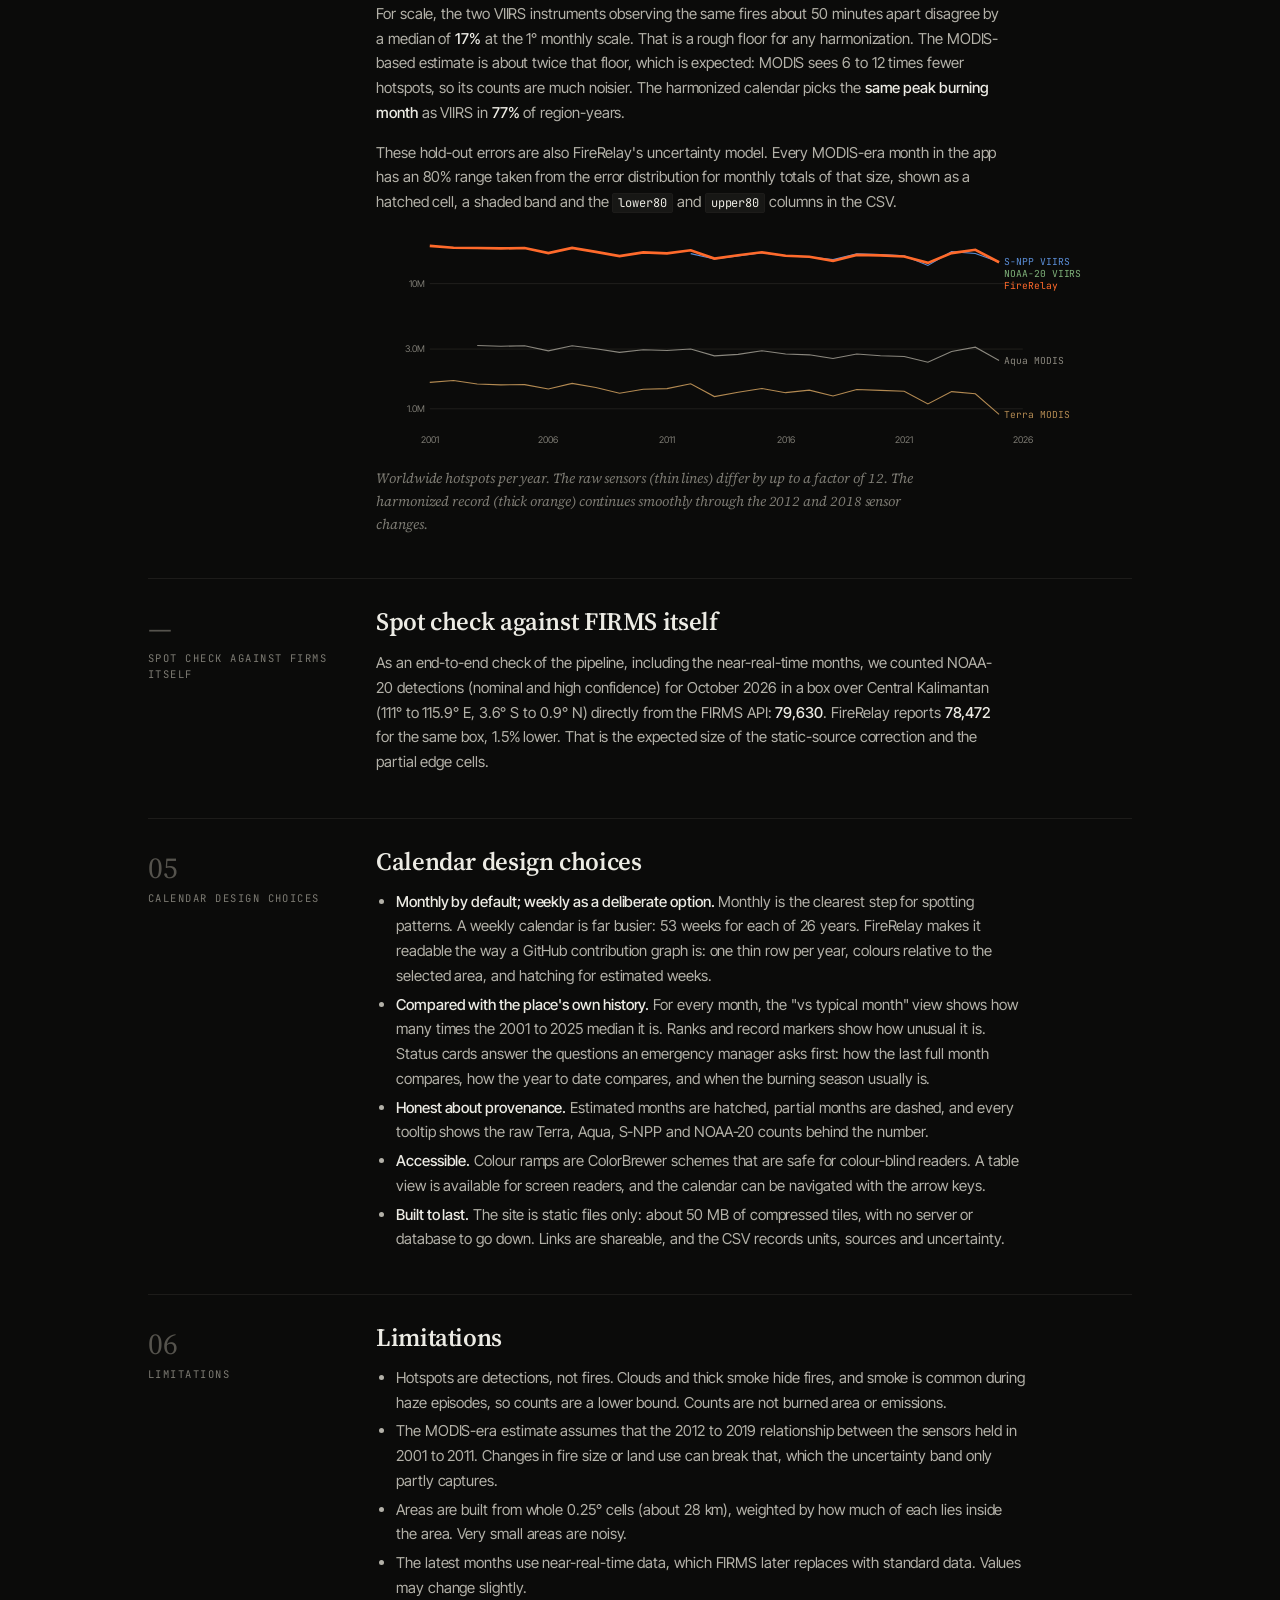
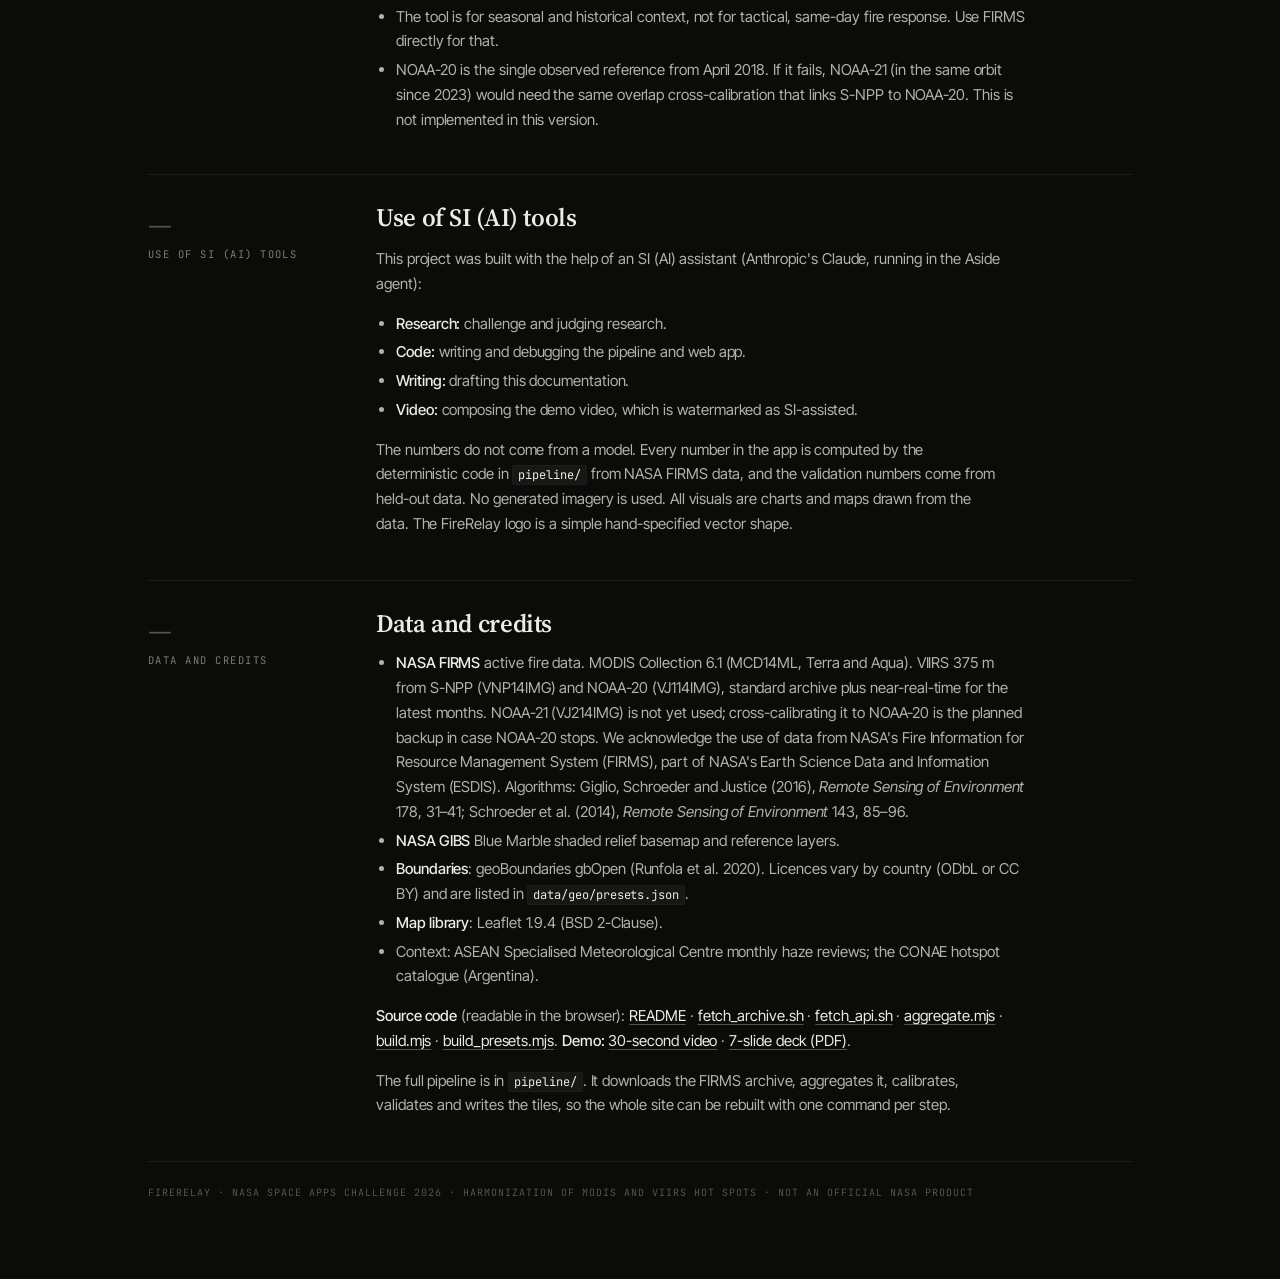
==== commit 80b862af: "Redesign UI: editorial dark atlas, playback timeline, narration" ====
--- a/web/method.html
+++ b/web/method.html
@@ -6,44 +6,56 @@
 <title>FireRelay · method and validation</title>
 <meta name="description" content="How FireRelay harmonizes MODIS and VIIRS active-fire hotspots into one NOAA-20-equivalent record, and how well it works on held-out years.">
 <link rel="icon" href="data:image/svg+xml,%3Csvg%20xmlns%3D%22http%3A%2F%2Fwww.w3.org%2F2000%2Fsvg%22%20viewBox%3D%220%200%2032%2032%22%3E%3Crect%20width%3D%2232%22%20height%3D%2232%22%20rx%3D%227%22%20fill%3D%22%23b10026%22%2F%3E%3Cpath%20d%3D%22M5.5%2022.5%20C%2010%2022.5%2C%2011%2012.5%2C%2016%2012.5%20S%2022%2021.5%2C%2026.5%209.5%22%20stroke%3D%22%23fff%22%20stroke-width%3D%222.6%22%20fill%3D%22none%22%20stroke-linecap%3D%22round%22%2F%3E%3Ccircle%20cx%3D%225.5%22%20cy%3D%2222.5%22%20r%3D%222.6%22%20fill%3D%22%23ffd28a%22%2F%3E%3Ccircle%20cx%3D%2216%22%20cy%3D%2212.5%22%20r%3D%222.6%22%20fill%3D%22%23fff%22%2F%3E%3Ccircle%20cx%3D%2226.5%22%20cy%3D%229.5%22%20r%3D%222.6%22%20fill%3D%22%23fff%22%2F%3E%3C%2Fsvg%3E">
+<link rel="preconnect" href="https://fonts.googleapis.com"><link rel="preconnect" href="https://fonts.gstatic.com" crossorigin>
+<link rel="stylesheet" href="https://fonts.googleapis.com/css2?family=Source+Serif+4:ital,opsz,wght@0,8..60,400;0,8..60,600;1,8..60,400&family=Inter+Tight:wght@300;400;500;600&family=JetBrains+Mono:wght@400;500&display=swap">
 <link rel="stylesheet" href="style.css">
 </head>
-<body>
-<header class="top">
-  <a class="brand" href="./" aria-label="FireRelay home">
-    <svg viewBox="0 0 32 32" width="30" height="30" aria-hidden="true"><rect width="32" height="32" rx="7" fill="#b10026"/><path d="M5.5 22.5 C 10 22.5, 11 12.5, 16 12.5 S 22 21.5, 26.5 9.5" stroke="#fff" stroke-width="2.6" fill="none" stroke-linecap="round"/><circle cx="5.5" cy="22.5" r="2.6" fill="#ffd28a"/><circle cx="16" cy="12.5" r="2.6" fill="#fff"/><circle cx="26.5" cy="9.5" r="2.6" fill="#fff"/></svg>
-    <span><b>FireRelay</b><small>one fire record, MODIS to VIIRS</small></span>
-  </a>
-  <nav aria-label="Main"><a href="./">Calendar</a><a href="method.html" aria-current="page">Method &amp; validation</a><a href="#data">Data &amp; credits</a></nav>
-  <span class="fresh" id="fresh">NASA FIRMS data</span>
+<body class="doc">
+<header class="hdr" style="position:sticky;top:0;height:66px">
+  <div class="hdr-l">
+    <div class="madewith mono"><span>BUILT WITH CLAUDE (SI)</span><i>/</i><span>DATA · NASA FIRMS</span></div>
+    <div class="brandrow"><a class="logo" href="./"><em>Fire</em>Relay</a><span class="vrule" aria-hidden="true"></span><span class="tagline">Method, validation and data</span></div>
+  </div>
+  <div class="hdr-r">
+    <nav class="nav mono" aria-label="Main"><a href="./">CALENDAR</a><a class="on" href="method.html" aria-current="page"><i class="dot"></i>METHOD</a><a href="#data">DATA</a><a href="https://github.com/su0as/firerelay" rel="noopener">SOURCE ↗</a></nav>
+  </div>
 </header>
 
-<div class="doc">
-<section class="panel">
+<div class="docwrap">
+<div class="lead">
+  <div class="kick mono"><span>METHOD &amp; VALIDATION</span><span id="built"></span></div>
   <h1>How FireRelay turns two fire records into one</h1>
   <p>For 25 years, satellites have counted fire hotspots, places where a pixel is hotter than its surroundings. The record is split across two sensor families that cannot be compared directly. <b>MODIS</b> (Terra since 2000, Aqua since 2002) sees 1 km pixels. <b>VIIRS</b> (S-NPP since 2012, NOAA-20 since 2018, NOAA-21 since 2023) sees 375 m pixels and finds many more, smaller fires. MODIS is reaching the end of its life, and S-NPP stopped delivering data on 2 November 2026. A fire manager who stacks the two records sees a false jump in 2012. Anyone who uses VIIRS alone loses 11 years of history.</p>
   <p>FireRelay calibrates every month since January 2001 to one unit: <b>NOAA-20 VIIRS 375 m equivalent hotspots</b>. It then builds a burning-activity calendar for any area on Earth from that one consistent record.</p>
   <div class="kpis" id="kpis"></div>
-</section>
+</div>
 
-<section class="panel">
-  <h2>1. Why NOAA-20 units</h2>
+<section>
+  <div class="kick mono"><b>01</b>WHY NOAA-20 UNITS</div>
+  <div>
+  <h2>Why NOAA-20 units</h2>
   <p>The challenge allows a MODIS-equivalent or a VIIRS-equivalent record if the choice is justified. We chose NOAA-20 for three reasons:</p>
   <ul>
     <li><b>The future is VIIRS.</b> NOAA-20 and NOAA-21 carry the record forward, and FIRMS asked users to move to them when S-NPP ended. In NOAA-20 units every new month is an observation, so no model is needed. Only the frozen MODIS archive is modelled, once.</li>
     <li><b>Operational agencies already count in it.</b> For example, the ASEAN Specialised Meteorological Centre in Singapore reports regional hotspot counts from NOAA-20. Its monthly reviews compare only the last five years, because NOAA-20 is the only sensor it uses. FireRelay puts 2001 to 2011 into the same units, so those comparisons can reach back 25 years.</li>
     <li><b>It keeps the extra detail.</b> A MODIS-equivalent record would throw away VIIRS's sensitivity to small agricultural and peat fires for every future month.</li>
   </ul>
+  </div>
 </section>
 
-<section class="panel">
-  <h2>2. Data and identical filters</h2>
+<section>
+  <div class="kick mono"><b>02</b>DATA AND IDENTICAL FILTERS</div>
+  <div>
+  <h2>Data and identical filters</h2>
   <p>All counts come from <b>NASA FIRMS</b>. The yearly archives are the standard, science-quality product: MODIS Collection 6.1 from November 2000, S-NPP VIIRS 375 m from January 2012, and NOAA-20 VIIRS 375 m from April 2018, all through December 2025. Months in 2026 come from the FIRMS area API, using standard data where it exists and near-real-time data for the latest months. <span id="rowsNote"></span></p>
   <p>Every sensor passes the same filters before counting. We keep detections of <b>type 0</b> (presumed vegetation fire), which drops volcanoes, static industrial heat sources and offshore flares. We also keep only <b>nominal and high confidence</b> detections (MODIS 30% or more, VIIRS "n" or "h"). Detections are counted on a <b>0.25° grid by calendar month</b> and on a <b>1° grid by week</b>. Terra and Aqua are kept separate because they pass at different times of day (about 10:30 and 13:30 local time), and fires follow a daily cycle.</p>
+  </div>
 </section>
 
-<section class="panel">
-  <h2>3. The calibration chain: a relay</h2>
+<section>
+  <div class="kick mono"><b>03</b>THE CALIBRATION CHAIN</div>
+  <div>
+  <h2>The calibration chain: a relay</h2>
   <p>Like runners in a relay, each satellite hands the record to the next one while both are flying. FireRelay uses three hand-overs, each fitted where both sensors overlap:</p>
   <ol>
     <li><b>NOAA-20 era</b> (April 2018 onward): observed NOAA-20 counts, used as they are.</li>
@@ -54,25 +66,34 @@
   <p>The MODIS ratios are calibrated on <b>February 2012 to December 2019</b>, when both MODIS platforms were still holding their designed orbits. Their overpass times drift in the 2020s, so later years would teach the model the wrong relationship for 2001 to 2011.</p>
   <div class="chart" id="ratioChart"></div>
   <p class="hint">Yearly worldwide detection ratios. S-NPP/Terra and S-NPP/Aqua show how many more hotspots VIIRS finds. NOAA-20/S-NPP stays close to 1.</p>
+  </div>
 </section>
 
-<section class="panel">
-  <h2>4. Does it work? Tested on years the model never saw</h2>
+<section>
+  <div class="kick mono"><b>04</b>DOES IT WORK? TESTED ON YEARS THE MODEL NEVER SAW</div>
+  <div>
+  <h2>Does it work? Tested on years the model never saw</h2>
   <p><b>Test A, stable orbits:</b> ratios fitted on 2012 to 2016 predict S-NPP counts for <b>2017 to 2019</b> from MODIS alone. <b>Test B, orbit drift:</b> ratios fitted on 2012 to 2019 predict <b>2020 to 2025</b>. Errors are measured on monthly totals for every unit with at least 10 observed detections, at three sizes: 0.25° cells, 1° blocks and 5° tiles.</p>
   <div id="skill"></div>
   <p>For scale, the two VIIRS instruments observing the same fires about 50 minutes apart disagree by a median of <b id="vvBlock"></b> at the 1° monthly scale. That is a rough floor for any harmonization. The MODIS-based estimate is about twice that floor, which is expected: MODIS sees 6 to 12 times fewer hotspots, so its counts are much noisier. The harmonized calendar picks the <b>same peak burning month</b> as VIIRS in <b id="peakPct"></b> of region-years.</p>
   <p>These hold-out errors are also FireRelay's uncertainty model. Every MODIS-era month in the app has an 80% range taken from the error distribution for monthly totals of that size, shown as a hatched cell, a shaded band and the <code>lower80</code> and <code>upper80</code> columns in the CSV.</p>
   <div class="chart" id="globalChart"></div>
-  <p class="hint">Worldwide hotspots per year. The raw sensors (thin lines) differ by up to a factor of 12. The harmonized record (thick red) continues smoothly through the 2012 and 2018 sensor changes.</p>
+  <p class="hint">Worldwide hotspots per year. The raw sensors (thin lines) differ by up to a factor of 12. The harmonized record (thick orange) continues smoothly through the 2012 and 2018 sensor changes.</p>
+  </div>
 </section>
 
-<section class="panel">
+<section>
+  <div class="kick mono"><b>—</b>SPOT CHECK AGAINST FIRMS ITSELF</div>
+  <div>
   <h2>Spot check against FIRMS itself</h2>
   <p>As an end-to-end check of the pipeline, including the near-real-time months, we counted NOAA-20 detections (nominal and high confidence) for October 2026 in a box over Central Kalimantan (111° to 115.9° E, 3.6° S to 0.9° N) directly from the FIRMS API: <b>79,630</b>. FireRelay reports <b>78,472</b> for the same box, 1.5% lower. That is the expected size of the static-source correction and the partial edge cells.</p>
+  </div>
 </section>
 
-<section class="panel">
-  <h2>5. Calendar design choices</h2>
+<section>
+  <div class="kick mono"><b>05</b>CALENDAR DESIGN CHOICES</div>
+  <div>
+  <h2>Calendar design choices</h2>
   <ul>
     <li><b>Monthly by default; weekly as a deliberate option.</b> Monthly is the clearest step for spotting patterns. A weekly calendar is far busier: 53 weeks for each of 26 years. FireRelay makes it readable the way a GitHub contribution graph is: one thin row per year, colours relative to the selected area, and hatching for estimated weeks.</li>
     <li><b>Compared with the place's own history.</b> For every month, the "vs typical month" view shows how many times the 2001 to 2025 median it is. Ranks and record markers show how unusual it is. Status cards answer the questions an emergency manager asks first: how the last full month compares, how the year to date compares, and when the burning season usually is.</li>
@@ -80,10 +101,13 @@
     <li><b>Accessible.</b> Colour ramps are ColorBrewer schemes that are safe for colour-blind readers. A table view is available for screen readers, and the calendar can be navigated with the arrow keys.</li>
     <li><b>Built to last.</b> The site is static files only: about 50 MB of compressed tiles, with no server or database to go down. Links are shareable, and the CSV records units, sources and uncertainty.</li>
   </ul>
+  </div>
 </section>
 
-<section class="panel">
-  <h2>6. Limitations</h2>
+<section>
+  <div class="kick mono"><b>06</b>LIMITATIONS</div>
+  <div>
+  <h2>Limitations</h2>
   <ul>
     <li>Hotspots are detections, not fires. Clouds and thick smoke hide fires, and smoke is common during haze episodes, so counts are a lower bound. Counts are not burned area or emissions.</li>
     <li>The MODIS-era estimate assumes that the 2012 to 2019 relationship between the sensors held in 2001 to 2011. Changes in fire size or land use can break that, which the uncertainty band only partly captures.</li>
@@ -92,9 +116,12 @@
     <li>The tool is for seasonal and historical context, not for tactical, same-day fire response. Use FIRMS directly for that.</li>
     <li>NOAA-20 is the single observed reference from April 2018. If it fails, NOAA-21 (in the same orbit since 2023) would need the same overlap cross-calibration that links S-NPP to NOAA-20. This is not implemented in this version.</li>
   </ul>
+  </div>
 </section>
 
-<section class="panel" id="si">
+<section id="si">
+  <div class="kick mono"><b>—</b>USE OF SI (AI) TOOLS</div>
+  <div>
   <h2>Use of SI (AI) tools</h2>
   <p>This project was built with the help of an SI (AI) assistant (Anthropic's Claude, running in the Aside agent):</p>
   <ul>
@@ -104,9 +131,12 @@
     <li><b>Video:</b> composing the demo video, which is watermarked as SI-assisted.</li>
   </ul>
   <p>The numbers do not come from a model. Every number in the app is computed by the deterministic code in <code>pipeline/</code> from NASA FIRMS data, and the validation numbers come from held-out data. No generated imagery is used. All visuals are charts and maps drawn from the data. The FireRelay logo is a simple hand-specified vector shape.</p>
+  </div>
 </section>
 
-<section class="panel" id="data">
+<section id="data">
+  <div class="kick mono"><b>—</b>DATA AND CREDITS</div>
+  <div>
   <h2>Data and credits</h2>
   <ul>
     <li><b>NASA FIRMS</b> active fire data. MODIS Collection 6.1 (MCD14ML, Terra and Aqua). VIIRS 375 m from S-NPP (VNP14IMG) and NOAA-20 (VJ114IMG), standard archive plus near-real-time for the latest months. NOAA-21 (VJ214IMG) is not yet used; cross-calibrating it to NOAA-20 is the planned backup in case NOAA-20 stops. We acknowledge the use of data from NASA's Fire Information for Resource Management System (FIRMS), part of NASA's Earth Science Data and Information System (ESDIS). Algorithms: Giglio, Schroeder and Justice (2016), <i>Remote Sensing of Environment</i> 178, 31–41; Schroeder et al. (2014), <i>Remote Sensing of Environment</i> 143, 85–96.</li>
@@ -117,7 +147,9 @@
   </ul>
   <p><b>Source code</b> (readable in the browser): <a href="source/README.md">README</a> · <a href="source/fetch_archive.sh.txt">fetch_archive.sh</a> · <a href="source/fetch_api.sh.txt">fetch_api.sh</a> · <a href="source/aggregate.mjs">aggregate.mjs</a> · <a href="source/build.mjs">build.mjs</a> · <a href="source/build_presets.mjs">build_presets.mjs</a>. <b>Demo:</b> <a href="demo/firerelay-demo.mp4">30-second video</a> · <a href="demo/firerelay-slides.pdf">7-slide deck (PDF)</a>.</p>
   <p>The full pipeline is in <code>pipeline/</code>. It downloads the FIRMS archive, aggregates it, calibrates, validates and writes the tiles, so the whole site can be rebuilt with one command per step.</p>
+  </div>
 </section>
+<div class="foot">FIRERELAY · NASA SPACE APPS CHALLENGE 2026 · HARMONIZATION OF MODIS AND VIIRS HOT SPOTS · NOT AN OFFICIAL NASA PRODUCT</div>
 </div>
 
 <script type="module">
@@ -125,7 +157,7 @@
 const M = await (await fetch('data/meta.json')).json();
 const pct = x => (100 * x).toFixed(0) + '%';
 const MON = ['Jan','Feb','Mar','Apr','May','Jun','Jul','Aug','Sep','Oct','Nov','Dec'];
-if (M.lastDate) { const d = new Date(M.lastDate + 'T00:00:00Z'); document.getElementById('fresh').textContent = `NASA FIRMS · data through ${d.getUTCDate()} ${MON[d.getUTCMonth()]} ${d.getUTCFullYear()}`; }
+if (M.lastDate) { const d = new Date(M.lastDate + 'T00:00:00Z'); document.getElementById('built').textContent = `DATA TO ${d.getUTCDate()} ${MON[d.getUTCMonth()].toUpperCase()} ${d.getUTCFullYear()}`; }
 const st = V.stable, dr = V.drift;
 document.getElementById('kpis').innerHTML = `
  <div class="card"><div class="k">Median error, 1° monthly, held-out years</div><div class="v">${pct(st.block.medianAbsPctError.harmonized)}</div><div class="d">vs ${pct(st.block.medianAbsPctError.rawModis)} for raw MODIS and ${pct(st.block.medianAbsPctError.globalRatio)} for one global ratio</div></div>
@@ -147,18 +179,19 @@
   const X = i => L + (W - L - R) * i / (years.length - 1), Y = v => log ? T + (h - T - B) * (1 - (Math.log(v) - Math.log(mn)) / (Math.log(mx) - Math.log(mn))) : T + (h - T - B) * (1 - v / mx);
   let s = `<svg viewBox="0 0 ${W} ${h}" role="img">`;
   const ticks = log ? [1e5, 3e5, 1e6, 3e6, 1e7, 3e7, 1e8].filter(t => t >= mn && t <= mx) : [0, .25, .5, .75, 1].map(f => f * mx);
-  for (const t of ticks) s += `<line x1="${L}" x2="${W - R}" y1="${Y(t)}" y2="${Y(t)}" stroke="#e3e7ec"/><text x="${L - 6}" y="${Y(t) + 4}" font-size="11" text-anchor="end" fill="#6b7685">${fmt(t)}</text>`;
-  years.forEach((y, i) => { if (y % 5 === 1 || i === years.length - 1) s += `<text x="${X(i)}" y="${h - 6}" font-size="11" text-anchor="middle" fill="#6b7685">${y}</text>`; });
-  for (const se of series) { let d = '', pen = false; se.v.forEach((v, i) => { if (v == null || !(v > 0)) { pen = false; return; } d += (pen ? 'L' : 'M') + X(i) + ' ' + Y(v); pen = true; }); s += `<path d="${d}" fill="none" stroke="${se.c}" stroke-width="${se.w || 1.6}" ${se.d ? `stroke-dasharray="${se.d}"` : ''}/>`; const li = se.v.map((v, i) => [v, i]).filter(([v]) => v != null && v > 0).pop(); if (li) s += `<text x="${X(li[1]) + 6}" y="${Y(li[0]) + 4}" font-size="11.5" fill="${se.c}">${se.n}</text>`; }
+  for (const t of ticks) s += `<line x1="${L}" x2="${W - R}" y1="${Y(t)}" y2="${Y(t)}" stroke="#24231f"/><text x="${L - 6}" y="${Y(t) + 4}" font-size="11" text-anchor="end" fill="#7d7b73">${fmt(t)}</text>`;
+  years.forEach((y, i) => { if (y % 5 === 1 || i === years.length - 1) s += `<text x="${X(i)}" y="${h - 6}" font-size="11" text-anchor="middle" fill="#7d7b73">${y}</text>`; });
+  const labs = []; for (const se of series) { let d = '', pen = false; se.v.forEach((v, i) => { if (v == null || !(v > 0)) { pen = false; return; } d += (pen ? 'L' : 'M') + X(i) + ' ' + Y(v); pen = true; }); s += `<path d="${d}" fill="none" stroke="${se.c}" stroke-width="${se.w || 1.6}" ${se.d ? `stroke-dasharray="${se.d}"` : ''}/>`; const li = se.v.map((v, i) => [v, i]).filter(([v]) => v != null && v > 0).pop(); if (li) labs.push({ x: X(li[1]) + 6, y: Y(li[0]) + 4, c: se.c, n: se.n }); }
+  labs.sort((a, b) => a.y - b.y); for (let i = 1; i < labs.length; i++) if (labs[i].y - labs[i - 1].y < 14) labs[i].y = labs[i - 1].y + 14; for (const l of labs) s += `<text x="${l.x}" y="${l.y}" font-size="11.5" font-family="JetBrains Mono, monospace" fill="${l.c}">${l.n}</text>`;
   el.innerHTML = s + '</svg>';
 }
 const yrs = V.years; const big = v => v >= 1e6 ? (v / 1e6).toFixed(v >= 1e7 ? 0 : 1) + 'M' : (v / 1e3).toFixed(0) + 'k';
 lineChart(document.getElementById('globalChart'), yrs, [
-  { n: 'Terra MODIS', c: '#c58b00', v: V.yearly.terra, w: 1.3 }, { n: 'Aqua MODIS', c: '#6b7685', v: V.yearly.aqua, w: 1.3 },
-  { n: 'S-NPP VIIRS', c: '#0b5cad', v: V.yearly.snpp, w: 1.3 }, { n: 'NOAA-20 VIIRS', c: '#0f8a7e', v: V.yearly.noaa20, w: 1.3 },
-  { n: 'FireRelay', c: '#b10026', v: V.yearly.harmonized, w: 3.2 }], { log: true, fmt: big });
+  { n: 'Terra MODIS', c: '#b38a52', v: V.yearly.terra, w: 1.3 }, { n: 'Aqua MODIS', c: '#8a877e', v: V.yearly.aqua, w: 1.3 },
+  { n: 'S-NPP VIIRS', c: '#5b8fd9', v: V.yearly.snpp, w: 1.3 }, { n: 'NOAA-20 VIIRS', c: '#7fb27a', v: V.yearly.noaa20, w: 1.3 },
+  { n: 'FireRelay', c: '#ff6a2b', v: V.yearly.harmonized, w: 3.2 }], { log: true, fmt: big });
 lineChart(document.getElementById('ratioChart'), yrs, [
-  { n: 'S-NPP / Terra', c: '#c58b00', v: V.ratiosByYear.snppOverTerra }, { n: 'S-NPP / Aqua', c: '#6b7685', v: V.ratiosByYear.snppOverAqua }, { n: 'NOAA-20 / S-NPP', c: '#0f8a7e', v: V.ratiosByYear.n20OverSnpp, w: 2.4 }], { h: 220, fmt: v => v.toFixed(1) });
+  { n: 'S-NPP / Terra', c: '#c58b00', v: V.ratiosByYear.snppOverTerra }, { n: 'S-NPP / Aqua', c: '#6b7685', v: V.ratiosByYear.snppOverAqua }, { n: 'NOAA-20 / S-NPP', c: '#7fb27a', v: V.ratiosByYear.n20OverSnpp, w: 2.4 }], { h: 220, fmt: v => v.toFixed(1) });
 </script>
 </body>
 </html>
--- a/web/style.css
+++ b/web/style.css
@@ -1,103 +1,243 @@
+/* FireRelay · editorial dark atlas. Three voices: serif for story, grotesk for interface, mono for data. */
 :root{
-  --ink:#1b1f24; --ink2:#4a5563; --mute:#6b7685; --line:#e3e7ec; --bg:#f6f7f9; --card:#fff;
-  --fire:#b10026; --fire2:#e31a1c; --accent:#0b5cad; --ok:#1a7f4b; --warn:#b35c00;
-  --zero:#eceff3; --radius:10px;
-  font-family: ui-sans-serif, system-ui, -apple-system, "Segoe UI", Roboto, "Helvetica Neue", Arial, sans-serif;
+  --bg:#0b0b0a; --bg2:#0f0f0e; --panel:#121210; --raise:#171715;
+  --ink:#ecebe4; --ink2:#b3b1a8; --ink3:#7d7b73; --ink4:#55534d;
+  --line:#2b2a27; --rule:#1d1c1a; --rule2:#24231f;
+  --ember:#ff6a2b; --ember2:#c4380f; --amber:#ffb547; --cold:#5b8fd9; --moss:#7fb27a;
+  --serif:"Source Serif 4","Source Serif Pro",Georgia,serif;
+  --sans:"Inter Tight",Inter,system-ui,-apple-system,"Segoe UI",sans-serif;
+  --mono:"JetBrains Mono","IBM Plex Mono",ui-monospace,SFMono-Regular,Menlo,monospace;
+  --ease:cubic-bezier(.16,1,.3,1); --ease2:cubic-bezier(.32,.72,0,1);
+  --hdr:66px; --tl:124px; --rail:250px; --side:480px;
 }
 *{box-sizing:border-box}
-html,body{margin:0;background:var(--bg);color:var(--ink);font-size:15px;line-height:1.45}
-a{color:var(--accent)}
-button{font:inherit;color:inherit}
-.top{display:flex;align-items:center;gap:20px;padding:10px 20px;background:#11161c;color:#fff;position:sticky;top:0;z-index:1000}
-.brand{display:flex;align-items:center;gap:10px;color:#fff;text-decoration:none}
-.brand b{display:block;font-size:17px;letter-spacing:.2px}
-.brand small{display:block;color:#aab4c0;font-size:12px}
-.top nav{display:flex;gap:4px;margin-left:8px}
-.top nav a{color:#d6dde6;text-decoration:none;padding:6px 10px;border-radius:6px;font-size:14px}
-.top nav a[aria-current=page],.top nav a:hover{background:#25303b;color:#fff}
-.fresh{margin-left:auto;font-size:12px;color:#cfd8e2;background:#25303b;padding:5px 10px;border-radius:20px;white-space:nowrap}
-.app{display:grid;grid-template-columns:minmax(330px,40%) 1fr;gap:16px;padding:16px 20px;align-items:start}
-.panel{background:var(--card);border:1px solid var(--line);border-radius:var(--radius);padding:14px}
-.left{position:sticky;top:66px}
-.step{font-size:12px;font-weight:700;text-transform:uppercase;letter-spacing:.6px;color:var(--ink2);margin:2px 0 8px;display:flex;align-items:center;gap:8px}
-.num{display:inline-grid;place-items:center;width:20px;height:20px;border-radius:50%;background:var(--fire);color:#fff;font-size:11px}
-.tabs{display:flex;gap:4px;border-bottom:1px solid var(--line);margin-bottom:10px}
-.tabs button{border:0;background:none;padding:7px 10px;cursor:pointer;border-bottom:2px solid transparent;color:var(--ink2)}
-.tabs button[aria-selected=true]{border-bottom-color:var(--fire);color:var(--ink);font-weight:600}
-.presets{display:flex;flex-direction:column;gap:8px;max-height:200px;overflow:auto;padding-right:4px}
-.presets h3{font-size:12px;margin:6px 0 2px;color:var(--mute);font-weight:600}
-.presets .chips{display:flex;flex-wrap:wrap;gap:6px}
-.chip{border:1px solid var(--line);background:#fff;border-radius:16px;padding:4px 10px;cursor:pointer;font-size:13px}
-.chip:hover,.chip[aria-pressed=true]{border-color:var(--fire);background:#fff3f3}
-.btn{border:1px solid #c9d1da;background:#fff;border-radius:8px;padding:6px 11px;cursor:pointer;font-size:13.5px}
-.btn:hover{border-color:var(--ink2)}
-.btn.active{background:var(--ink);color:#fff;border-color:var(--ink)}
-.btn.ghost{background:transparent}
-.btn.small{padding:4px 9px;font-size:12.5px}
-.row{display:flex;gap:6px;flex-wrap:wrap}
-.hint{color:var(--mute);font-size:12.5px;margin:6px 0}
-.coords{display:flex;flex-wrap:wrap;gap:6px;align-items:end;margin-bottom:8px}
-.coords label{display:flex;flex-direction:column;font-size:12px;color:var(--ink2);width:84px}
-.coords input{border:1px solid #c9d1da;border-radius:6px;padding:5px 6px;font:inherit;font-size:13px;width:100%}
-#map{height:min(58vh,560px);border-radius:8px;margin-top:10px;border:1px solid var(--line)}
-.maplegend{font-size:12px;color:var(--mute);margin-top:6px;min-height:18px}
-.empty h1{font-size:22px;margin:4px 0 8px}
-.empty p{color:var(--ink2);max-width:62ch}
-.quick{display:flex;flex-wrap:wrap;gap:8px;margin-top:10px}
-.quick .chip{font-size:14px;padding:6px 12px}
-.aoihead{display:flex;justify-content:space-between;align-items:flex-start;gap:10px;flex-wrap:wrap}
-.aoihead h2{margin:0;font-size:21px}
-.sub{color:var(--mute);font-size:13px}
-.actions{display:flex;gap:6px}
-.cards{display:grid;grid-template-columns:repeat(4,minmax(0,1fr));gap:10px;margin:12px 0}
-.card{border:1px solid var(--line);border-radius:9px;padding:10px 12px;background:#fbfcfd}
-.card .k{font-size:11.5px;color:var(--mute);text-transform:uppercase;letter-spacing:.4px}
-.card .v{font-size:21px;font-weight:700;margin:2px 0}
-.card .d{font-size:12.5px;color:var(--ink2)}
-.badge{display:inline-block;border-radius:10px;padding:1px 8px;font-size:12px;font-weight:600}
-.b-extreme{background:#b10026;color:#fff}.b-above{background:#fddbc7;color:#7a1010}.b-typical{background:#eef0f2;color:#333}.b-below{background:#d1e5f0;color:#0e3d66}
-.viewbar{display:flex;gap:10px;align-items:center;flex-wrap:wrap;margin:6px 0 8px}
-.seg{display:inline-flex;border:1px solid #c9d1da;border-radius:8px;overflow:hidden}
-.seg button{border:0;background:#fff;padding:5px 11px;cursor:pointer;font-size:13px}
-.seg button[aria-checked=true]{background:var(--ink);color:#fff}
-.calwrap,.tswrap{margin:0 0 14px}
-.calendar svg,.ts svg{display:block;width:100%;height:auto}
-.calendar .cell{cursor:pointer}
-.calendar .cell:focus{outline:none}
-.calendar .cell:focus-visible,.calendar .cell.sel{stroke:#000;stroke-width:2}
-.legend{display:flex;flex-wrap:wrap;gap:12px;align-items:center;font-size:12px;color:var(--ink2);margin-top:6px}
-.legend .sw{display:inline-flex;align-items:center;gap:3px}
-.legend .sw i{display:inline-block;width:16px;height:12px;border-radius:2px;border:1px solid rgba(0,0,0,.08)}
-.tablewrap{max-height:420px;overflow:auto;border:1px solid var(--line);border-radius:8px;margin-bottom:14px}
-.tablewrap table{border-collapse:collapse;font-size:12.5px;width:100%}
-.tablewrap th,.tablewrap td{padding:4px 6px;border-bottom:1px solid var(--line);text-align:right;white-space:nowrap}
-.tablewrap th{position:sticky;top:0;background:#f1f3f6}
-.tstoggles{display:flex;flex-wrap:wrap;gap:10px;font-size:12.5px;margin-bottom:4px}
-.tstoggles label{display:inline-flex;align-items:center;gap:5px;cursor:pointer}
-.tstoggles i{display:inline-block;width:18px;height:3px;border-radius:2px}
-.tip{position:fixed;z-index:2000;background:#11161c;color:#fff;padding:8px 10px;border-radius:7px;font-size:12.5px;max-width:330px;pointer-events:none;box-shadow:0 4px 16px rgba(0,0,0,.25)}
-.tip b{color:#ffd28a}
-.tip .s{color:#aab4c0}
-.method-note{border-top:1px dashed var(--line);padding-top:8px}
-.foot{color:var(--mute);font-size:12px;padding:6px 20px 24px;max-width:1100px}
-.loading{color:var(--mute);font-size:13px;padding:20px 0}
-.leaflet-container{font:inherit}
+html,body{margin:0;height:100%;background:var(--bg);color:var(--ink);font:14px/1.5 var(--sans);letter-spacing:-.005em;-webkit-font-smoothing:antialiased}
+body{display:grid;grid-template-rows:var(--hdr) 1fr var(--tl);height:100vh;overflow:hidden}
+a{color:var(--ink);text-decoration-color:var(--ink4);text-underline-offset:3px}
+a:hover{text-decoration-color:var(--ember)}
+button{font:inherit;color:inherit;background:none;border:0;cursor:pointer;padding:0}
+.mono{font-family:var(--mono);font-size:10.5px;letter-spacing:.12em;text-transform:uppercase;font-variant-numeric:tabular-nums}
+.kick{display:flex;justify-content:space-between;gap:12px;color:var(--ink3);font-family:var(--mono);font-size:10.5px;letter-spacing:.14em;text-transform:uppercase}
+::selection{background:var(--ember);color:#000}
+:focus-visible{outline:1px solid var(--amber);outline-offset:2px}
+
+/* entrance */
+.rise{animation:rise .9s var(--ease) both;animation-delay:calc(var(--d,0) * 70ms + 80ms)}
+@keyframes rise{from{opacity:0;transform:translateY(12px)}to{opacity:1;transform:none}}
+@media (prefers-reduced-motion:reduce){*{animation:none!important;transition:none!important}}
+
+/* header */
+.hdr{display:flex;align-items:center;justify-content:space-between;gap:24px;padding:0 22px;border-bottom:1px solid var(--rule);background:var(--bg);position:relative;z-index:1000}
+.madewith{color:var(--ink3);display:flex;gap:8px;font-size:9.5px;letter-spacing:.16em;margin-bottom:3px}
+.madewith i{font-style:normal;color:var(--ink4)}
+.brandrow{display:flex;align-items:baseline;gap:14px}
+.logo{font-family:var(--serif);font-size:25px;font-weight:600;text-decoration:none;letter-spacing:-.02em;line-height:1}
+.logo em{color:var(--ember);font-weight:400;margin-right:1px}
+.vrule{width:1px;height:16px;background:var(--line);align-self:center}
+.tagline{font-family:var(--serif);font-style:italic;color:var(--ink2);font-size:15px;white-space:nowrap}
+.hdr-r{display:flex;align-items:center;gap:26px}
+.stat{display:flex;flex-direction:column;align-items:flex-end;line-height:1}
+.stat b{font-family:var(--serif);font-weight:400;font-size:22px;letter-spacing:-.01em;font-variant-numeric:tabular-nums}
+.stat span{font-family:var(--mono);font-size:9.5px;letter-spacing:.16em;color:var(--ink3);margin-top:5px}
+.nav{display:flex;gap:2px;border-left:1px solid var(--rule);padding-left:18px}
+.nav a{padding:7px 9px;text-decoration:none;color:var(--ink3);transition:color .2s}
+.nav a:hover{color:var(--ink)}
+.nav a.on{color:var(--ink)}
+.dot{display:inline-block;width:6px;height:6px;border-radius:50%;background:var(--ember);margin-right:7px;vertical-align:1px;box-shadow:0 0 0 0 rgba(255,106,43,.6);animation:beat 2.4s infinite}
+@keyframes beat{0%{box-shadow:0 0 0 0 rgba(255,106,43,.55)}70%{box-shadow:0 0 0 7px rgba(255,106,43,0)}100%{box-shadow:0 0 0 0 rgba(255,106,43,0)}}
+
+/* stage */
+.stage{display:grid;grid-template-columns:var(--rail) 1fr var(--side);min-height:0}
+.rail{border-right:1px solid var(--rule);padding:16px 0 12px;display:flex;flex-direction:column;min-height:0;background:var(--bg)}
+.tabs{display:flex;gap:18px;padding:0 18px;border-bottom:1px solid var(--rule)}
+.tabs button{padding:8px 0 9px;color:var(--ink3);border-bottom:1px solid transparent;margin-bottom:-1px;transition:color .2s,border-color .2s}
+.tabs button[aria-selected=true]{color:var(--ink);border-bottom-color:var(--ember)}
+.tabpanel{padding:10px 0 0;overflow:auto;min-height:0;flex:1}
+.files{display:flex;flex-direction:column}
+.files h3{margin:14px 18px 6px;font:500 9.5px/1 var(--mono);letter-spacing:.16em;color:var(--ink4);text-transform:uppercase}
+.files h3:first-child{margin-top:4px}
+.file{display:grid;grid-template-columns:26px 1fr;align-items:baseline;gap:4px;text-align:left;padding:6px 18px;color:var(--ink2);position:relative;transition:color .2s,background .25s,padding .35s var(--ease);animation:rise .7s var(--ease) both;animation-delay:calc(var(--i) * 35ms + 250ms)}
+.file .n{font:400 10px var(--mono);color:var(--ink4);letter-spacing:.06em}
+.file .t{font-size:13.5px;line-height:1.3}
+.file:hover{color:var(--ink);background:var(--bg2);padding-left:22px}
+.file[aria-pressed=true]{color:var(--ink);background:linear-gradient(90deg,rgba(255,106,43,.10),transparent 80%)}
+.file[aria-pressed=true]::before{content:"";position:absolute;left:0;top:6px;bottom:6px;width:2px;background:var(--ember)}
+.file[aria-pressed=true] .n{color:var(--ember)}
+.tools{display:flex;flex-wrap:wrap;gap:6px;padding:4px 18px}
+.tbtn{border:1px solid var(--line);border-radius:2px;padding:7px 10px;color:var(--ink2);transition:border-color .2s,color .2s,background .2s}
+.tbtn:hover{border-color:var(--ink3);color:var(--ink)}
+.tbtn.active{border-color:var(--ember);color:var(--ember)}
+.tbtn.ghost{border-color:transparent}
+.note{font-family:var(--serif);font-style:italic;color:var(--ink3);font-size:13.5px;padding:6px 18px;margin:0}
+.coords{display:grid;grid-template-columns:1fr 1fr;gap:8px;padding:6px 18px 14px;border-bottom:1px solid var(--rule)}
+.coords .kick,.coords button{grid-column:1/-1}
+.coords label{display:flex;flex-direction:column;gap:4px}
+.coords label span{color:var(--ink4);font-size:9.5px}
+.coords input{background:var(--bg2);border:1px solid var(--line);border-radius:2px;color:var(--ink);padding:6px 7px;font:12.5px var(--mono);width:100%}
+.coords input:focus{border-color:var(--ember);outline:none}
+.howto{border-top:1px solid var(--rule);padding:12px 18px 0;margin-top:8px}
+.howto p{font-family:var(--serif);font-size:13px;line-height:1.5;color:var(--ink2);margin:6px 0 0}
+.howto em{color:var(--ink)}
+.howto .keys{font-family:var(--mono);color:var(--ink4);font-size:9.5px;margin-top:10px}
+
+/* map */
+.mapwrap{position:relative;min-height:0;background:#0d0d0c;animation:fadein 1.4s ease both}
+@keyframes fadein{from{opacity:0}to{opacity:1}}
+#map{position:absolute;inset:0;background:#0d0d0c}
+.leaflet-container{font:inherit;background:#0d0d0c}
+.leaflet-tile-pane{filter:grayscale(1) sepia(.22) brightness(.78) contrast(1.12)}
+.leaflet-control-zoom{border:0!important;margin:14px 14px 0 0!important}
+.leaflet-control-zoom a{background:rgba(15,15,14,.85)!important;color:var(--ink2)!important;border:1px solid var(--line)!important;border-radius:2px!important;width:30px!important;height:30px!important;line-height:28px!important;font:300 18px var(--sans)!important;margin-bottom:4px}
+.leaflet-control-zoom a:hover{color:var(--ink)!important;border-color:var(--ink3)!important}
+.leaflet-control-attribution{background:rgba(11,11,10,.7)!important;color:var(--ink4)!important;font:9.5px var(--mono)!important;letter-spacing:.04em}
+.leaflet-control-attribution a{color:var(--ink3)!important}
+.map-k{position:absolute;left:16px;top:14px;z-index:500;color:var(--ink2);display:flex;gap:8px;pointer-events:none}
+.map-k i{font-style:normal;color:var(--ink4)}
+.map-xy{position:absolute;left:16px;bottom:30px;z-index:500;color:var(--ink3);pointer-events:none;font-size:10px}
+.map-ramp{position:absolute;right:16px;bottom:30px;z-index:500;color:var(--ink3);font-size:9.5px;display:flex;flex-direction:column;align-items:flex-end;gap:5px;pointer-events:none}
+.map-ramp .bar{width:180px;height:6px;border-radius:1px}
+.map-ramp .ticks{width:180px;display:flex;justify-content:space-between}
 .fb-draw{cursor:crosshair!important}
-@media (max-width:1100px){.cards{grid-template-columns:repeat(2,minmax(0,1fr))}}
-@media (max-width:900px){.app{grid-template-columns:1fr}.left{position:static}#map{height:360px}.top nav{display:none}}
-/* method page */
-.doc{max-width:980px;margin:18px auto;padding:0 20px}
-.doc .panel{margin-bottom:16px;padding:18px 22px}
-.doc h1{font-size:26px;margin:6px 0}
-.doc h2{font-size:19px;margin:6px 0 8px}
-.doc h3{font-size:15px;margin:14px 0 4px}
-.doc p,.doc li{color:#2b333d;max-width:78ch}
-.doc table{border-collapse:collapse;font-size:13.5px;margin:8px 0}
-.doc th,.doc td{border-bottom:1px solid var(--line);padding:5px 9px;text-align:right}
+.pulse{position:relative;width:0;height:0}
+.pulse i{position:absolute;left:-9px;top:-9px;width:18px;height:18px;border-radius:50%;border:1px solid var(--amber);animation:ring 1.8s var(--ease) infinite}
+.pulse i:nth-child(2){animation-delay:.6s}
+.pulse b{position:absolute;left:14px;top:-9px;background:rgba(11,11,10,.88);border:1px solid rgba(255,181,71,.4);padding:2px 6px 1px;border-radius:2px;white-space:nowrap;font:500 9.5px var(--mono);letter-spacing:.12em;color:var(--amber);text-shadow:0 0 6px #000,0 0 2px #000}
+@keyframes ring{from{transform:scale(.4);opacity:1}to{transform:scale(2.4);opacity:0}}
+.leaflet-div-icon{background:none;border:0}
+
+/* side panel */
+.panel{border-left:1px solid var(--rule);padding:18px 22px 22px;overflow-y:auto;min-height:0;background:var(--bg);scrollbar-width:thin;scrollbar-color:var(--line) transparent}
+.panel h1{font-family:var(--serif);font-weight:600;font-size:29px;line-height:1.06;letter-spacing:-.02em;margin:8px 0 5px}
+.deck{font-family:var(--serif);font-style:italic;font-size:16px;line-height:1.4;color:var(--amber);margin:0 0 8px}
+.meta{color:var(--ink3);margin:0 0 12px;font-size:10px}
+.metrics{display:grid;grid-template-columns:repeat(3,1fr);border-top:1px solid var(--line);border-bottom:1px solid var(--rule)}
+.metric{padding:10px 10px 10px 0;border-right:1px solid var(--rule)}
+.metric+.metric{padding-left:12px}
+.metric:last-child{border-right:0}
+.metric .v{font-family:var(--sans);font-weight:300;font-size:28px;line-height:1;letter-spacing:-.02em;font-variant-numeric:tabular-nums;white-space:nowrap}
+.metric .v small{font:400 10px var(--mono);letter-spacing:.08em;color:var(--ink3);margin-left:4px}
+.metric .l{font:400 9.5px/1.45 var(--mono);letter-spacing:.12em;color:var(--ink3);margin-top:8px;text-transform:uppercase}
+.metric .l b{font-weight:500;color:var(--ink2)}
+.metric .l .hot{color:var(--ember)}
+.metric .l .cool{color:var(--cold)}
+.narrbox{padding:10px 0 10px;border-bottom:1px solid var(--rule);min-height:70px}
+.narr-t{color:var(--ink3);display:flex;justify-content:space-between;flex-wrap:wrap;gap:2px 12px;font-size:10px}
+.narr-t .src{color:var(--ink4)}
+.narr{font-family:var(--serif);font-style:italic;font-size:17px;line-height:1.35;margin:6px 0 0;color:var(--ink);transition:opacity .25s}
+.narr.fade{opacity:.25}
+.ctlbar{display:flex;gap:10px;align-items:center;margin:12px 0 8px;flex-wrap:wrap}
+.seg{display:inline-flex;border:1px solid var(--line);border-radius:2px}
+.seg button{padding:5px 9px;color:var(--ink3);transition:color .2s,background .2s}
+.seg button+button{border-left:1px solid var(--line)}
+.seg button[aria-checked=true]{background:var(--ink);color:#0b0b0a}
+.seg button:not([aria-checked=true]):hover{color:var(--ink)}
+.lnk{color:var(--ink3);padding:5px 2px;border-bottom:1px solid var(--line)}
+.lnk:hover,.lnk[aria-expanded=true]{color:var(--ink);border-color:var(--ink3)}
+.cal{margin:0}
+.cal svg{display:block;width:100%;height:auto;overflow:visible}
+.cal .cell{cursor:pointer;animation:cellin .55s var(--ease) both;animation-delay:calc(var(--r) * 16ms + var(--c) * 6ms);transform-box:fill-box;transform-origin:center}
+@keyframes cellin{from{opacity:0;transform:scale(.6)}to{opacity:1;transform:none}}
+.cal .cell:hover{stroke:var(--ink);stroke-width:1}
+.cal .cell.sel{stroke:var(--amber);stroke-width:1.5}
+.cal text{font-family:var(--mono);font-size:9.5px;letter-spacing:.06em;fill:var(--ink3)}
+.cal .ytot{fill:var(--ink4);transition:fill .2s}
+.cal .rowhl{fill:rgba(236,235,228,.045)}
+.legend{display:flex;flex-wrap:wrap;gap:6px 14px;align-items:center;color:var(--ink3);margin-top:10px;font-size:9.5px}
+.legend .ramp{display:flex;flex-direction:column;gap:4px}
+.legend .ramp .bar{width:170px;height:6px;margin:0;border-radius:1px}
+.legend .ramp .ticks{display:flex;justify-content:space-between;width:170px}
+.legend .sw{display:inline-flex;align-items:center;gap:5px}
+.legend .sw i{display:inline-block;width:12px;height:9px;border-radius:1px}
+.tablewrap{max-height:340px;overflow:auto;border:1px solid var(--rule);margin:10px 0}
+.tablewrap table{border-collapse:collapse;font:11px var(--mono);width:100%;font-variant-numeric:tabular-nums}
+.tablewrap th,.tablewrap td{padding:4px 6px;border-bottom:1px solid var(--rule);text-align:right;white-space:nowrap}
+.tablewrap th{position:sticky;top:0;background:var(--panel);color:var(--ink3);font-weight:400}
+.tablewrap caption{font:italic 13px var(--serif);color:var(--ink3);text-align:left;padding:8px}
+.actions{display:flex;gap:6px;margin:16px 0 10px}
+.actions button{border:1px solid var(--line);border-radius:2px;padding:7px 11px;color:var(--ink2);transition:border-color .2s,color .2s}
+.actions button:hover{border-color:var(--ember);color:var(--ink)}
+.fine{font-size:12px;color:var(--ink3);line-height:1.55;margin:0}
+.fine a{color:var(--ink2)}
+
+/* timeline */
+.tl{display:grid;grid-template-columns:76px 1fr 290px;grid-template-rows:100%;height:var(--tl);overflow:hidden;border-top:1px solid var(--rule);background:var(--bg);position:relative;z-index:900}
+.play{margin:auto;width:46px;height:46px;border:1px solid var(--line);border-radius:2px;color:var(--amber);display:grid;place-items:center;transition:border-color .2s,background .2s}
+.play:hover{border-color:var(--amber);background:rgba(255,181,71,.06)}
+.play.on{border-color:var(--amber);background:rgba(255,181,71,.10)}
+.tl-main{position:relative;min-width:0;min-height:0}
+.tl-main svg{position:absolute;left:8px;top:0;width:calc(100% - 16px);height:100%;display:block;cursor:ew-resize;outline:none}
+.tl-main text{font-family:var(--mono);font-size:9.5px;letter-spacing:.1em;fill:var(--ink3)}
+.tl-main .era{fill:var(--ink2);font-size:9.5px;letter-spacing:.16em}
+.tl-main .tb{transition:opacity .25s}
+.tl-main .future{opacity:.22}
+.tl-head{transition:transform .12s linear}
+.tl-read{border-left:1px solid var(--rule);padding:12px 18px 10px;min-height:0;display:flex;flex-direction:column;justify-content:space-between}
+.tl-date b{font-family:var(--serif);font-weight:400;font-size:30px;line-height:1;letter-spacing:-.02em;font-variant-numeric:tabular-nums}
+.tl-date b small{font:400 11px var(--mono);letter-spacing:.14em;color:var(--ink3);margin-left:6px;vertical-align:4px}
+.tl-val{color:var(--ink2);font-size:10px}
+.tl-val .hot{color:var(--ember)}
+.tl-ctl{display:flex;justify-content:space-between;align-items:center;gap:8px}
+.cmp{border:1px solid var(--line);border-radius:2px;padding:4px 7px;color:var(--ink3);font-size:9.5px;letter-spacing:.12em;transition:all .2s}
+.cmp[aria-pressed=true]{border-color:var(--cold);color:var(--cold)}
+.speed{display:inline-flex;align-items:center;gap:3px}
+.speed button{border:1px solid var(--line);border-radius:2px;padding:3px 6px;color:var(--ink3);font-size:9.5px}
+.speed button[aria-checked=true]{border-color:var(--amber);color:var(--amber)}
+.speed i{font-style:normal;color:var(--ink4);font-size:9.5px;margin-left:3px}
+
+/* tooltip */
+.tip{position:fixed;z-index:3000;background:rgba(18,18,16,.97);border:1px solid var(--line);border-radius:2px;padding:10px 12px;max-width:320px;pointer-events:none;box-shadow:0 18px 40px -18px rgba(0,0,0,.9);animation:tipin .18s var(--ease)}
+@keyframes tipin{from{opacity:0;transform:translateY(4px)}to{opacity:1;transform:none}}
+.tip .tt{font-family:var(--serif);font-size:15px;color:var(--ink);display:flex;align-items:center;gap:8px}
+.tip .tt i{width:8px;height:8px;display:inline-block;border-radius:1px}
+.tip .tv{font:400 11px/1.6 var(--mono);color:var(--ink2);letter-spacing:.04em;margin-top:4px}
+.tip .tv b{color:var(--ink);font-weight:500}
+.tip .ts{font:400 10px/1.5 var(--mono);color:var(--ink3);letter-spacing:.04em;margin-top:5px;border-top:1px solid var(--rule);padding-top:5px}
+
+.loading{font:400 10.5px var(--mono);letter-spacing:.14em;color:var(--ink3);padding:30px 0;position:relative;overflow:hidden}
+.loading::after{content:"";position:absolute;left:0;bottom:22px;height:1px;width:40%;background:linear-gradient(90deg,transparent,var(--ember),transparent);animation:scan 1.1s linear infinite}
+@keyframes scan{from{transform:translateX(-100%)}to{transform:translateX(260%)}}
+
+/* responsive */
+@media (max-width:1280px){:root{--side:430px;--rail:220px}.tagline,.vrule{display:none}.stat:nth-child(2){display:none}}
+@media (max-width:980px){
+  body{display:block;height:auto;overflow:auto}
+  .hdr{height:auto;padding:12px 16px;flex-wrap:wrap}.hdr-r{gap:14px;flex-wrap:wrap}.nav{border:0;padding:0}
+  .stage{display:flex;flex-direction:column}
+  .rail{border:0;padding-bottom:0}.files{flex-direction:row;overflow-x:auto}.files h3{display:none}.file{grid-template-columns:auto;white-space:nowrap}.file .n{display:none}.howto{display:none}
+  .mapwrap{height:52vh}
+  .panel{border:0}
+  .tl{grid-template-columns:56px 1fr;height:120px;position:sticky;bottom:0}.tl-read{display:none}.tl-main .era,.tl-main .ho{display:none}
+}
+
+/* ---------- method page ---------- */
+body.doc{display:block;height:auto;overflow:auto}
+.docwrap{max-width:1040px;margin:0 auto;padding:30px 28px 80px}
+.doc .lead{display:grid;grid-template-columns:1fr;gap:6px;border-bottom:1px solid var(--line);padding-bottom:26px;margin-bottom:8px}
+.doc h1{font-family:var(--serif);font-weight:600;font-size:46px;line-height:1.04;letter-spacing:-.025em;margin:10px 0 4px;max-width:18ch}
+.doc .lead .deck{font-size:20px;max-width:60ch}
+.doc section{display:grid;grid-template-columns:200px 1fr;gap:28px;border-bottom:1px solid var(--rule);padding:28px 0}
+.doc section>.kick{display:block;padding-top:6px;color:var(--ink3)}
+.doc section>.kick b{display:block;font:400 30px/1 var(--serif);color:var(--ink4);letter-spacing:0;margin-bottom:8px}
+.doc h2{font-family:var(--serif);font-weight:600;font-size:25px;letter-spacing:-.015em;line-height:1.15;margin:0 0 12px}
+.doc h3{font-family:var(--mono);font-weight:500;font-size:10.5px;letter-spacing:.14em;text-transform:uppercase;color:var(--ink3);margin:22px 0 8px}
+.doc p,.doc li{color:var(--ink2);font-size:15px;line-height:1.65;max-width:70ch}
+.doc p b,.doc li b{color:var(--ink);font-weight:500}
+.doc ul,.doc ol{padding-left:20px}
+.doc li{margin:4px 0}
+.doc code{font:12px var(--mono);background:var(--raise);border:1px solid var(--rule);padding:1px 5px;border-radius:2px;color:var(--ink)}
+.doc table{border-collapse:collapse;font:12px var(--mono);margin:6px 0 4px;font-variant-numeric:tabular-nums;width:100%;max-width:760px}
+.doc th,.doc td{border-bottom:1px solid var(--rule);padding:7px 10px;text-align:right;color:var(--ink2)}
+.doc th{color:var(--ink3);font-weight:400;letter-spacing:.06em;text-transform:uppercase;font-size:10px;border-bottom:1px solid var(--line)}
 .doc th:first-child,.doc td:first-child{text-align:left}
-.doc .good{color:var(--ok);font-weight:700}
-.doc code{background:#f1f3f6;padding:1px 5px;border-radius:4px;font-size:12.5px}
+.doc .good{color:var(--ember);font-weight:500}
 .doc .chart svg{width:100%;height:auto}
-.kpis{display:grid;grid-template-columns:repeat(3,1fr);gap:10px;margin:10px 0}
-.kpis .card .v{font-size:24px}
-.leaflet-container{background:#1d3f6e}
+.doc .hint{font-family:var(--serif);font-style:italic;color:var(--ink3);font-size:14px}
+.kpis{display:grid;grid-template-columns:repeat(3,1fr);border-top:1px solid var(--line);margin-top:18px}
+.kpis .card{padding:16px 16px 14px 0;border-right:1px solid var(--rule)}
+.kpis .card+.card{padding-left:16px}
+.kpis .card:last-child{border-right:0}
+.kpis .k{font:400 9.5px/1.5 var(--mono);letter-spacing:.14em;color:var(--ink3);text-transform:uppercase}
+.kpis .v{font:300 44px/1.05 var(--sans);letter-spacing:-.02em;margin:8px 0 6px;color:var(--ink)}
+.kpis .d{font:italic 14px/1.45 var(--serif);color:var(--ink2)}
+.doc .foot{color:var(--ink4);font:10px var(--mono);letter-spacing:.1em;padding-top:24px}
+@media (max-width:820px){.doc section{grid-template-columns:1fr;gap:6px}.doc h1{font-size:34px}.kpis{grid-template-columns:1fr}.kpis .card{border-right:0;padding-left:0!important;border-bottom:1px solid var(--rule)}}
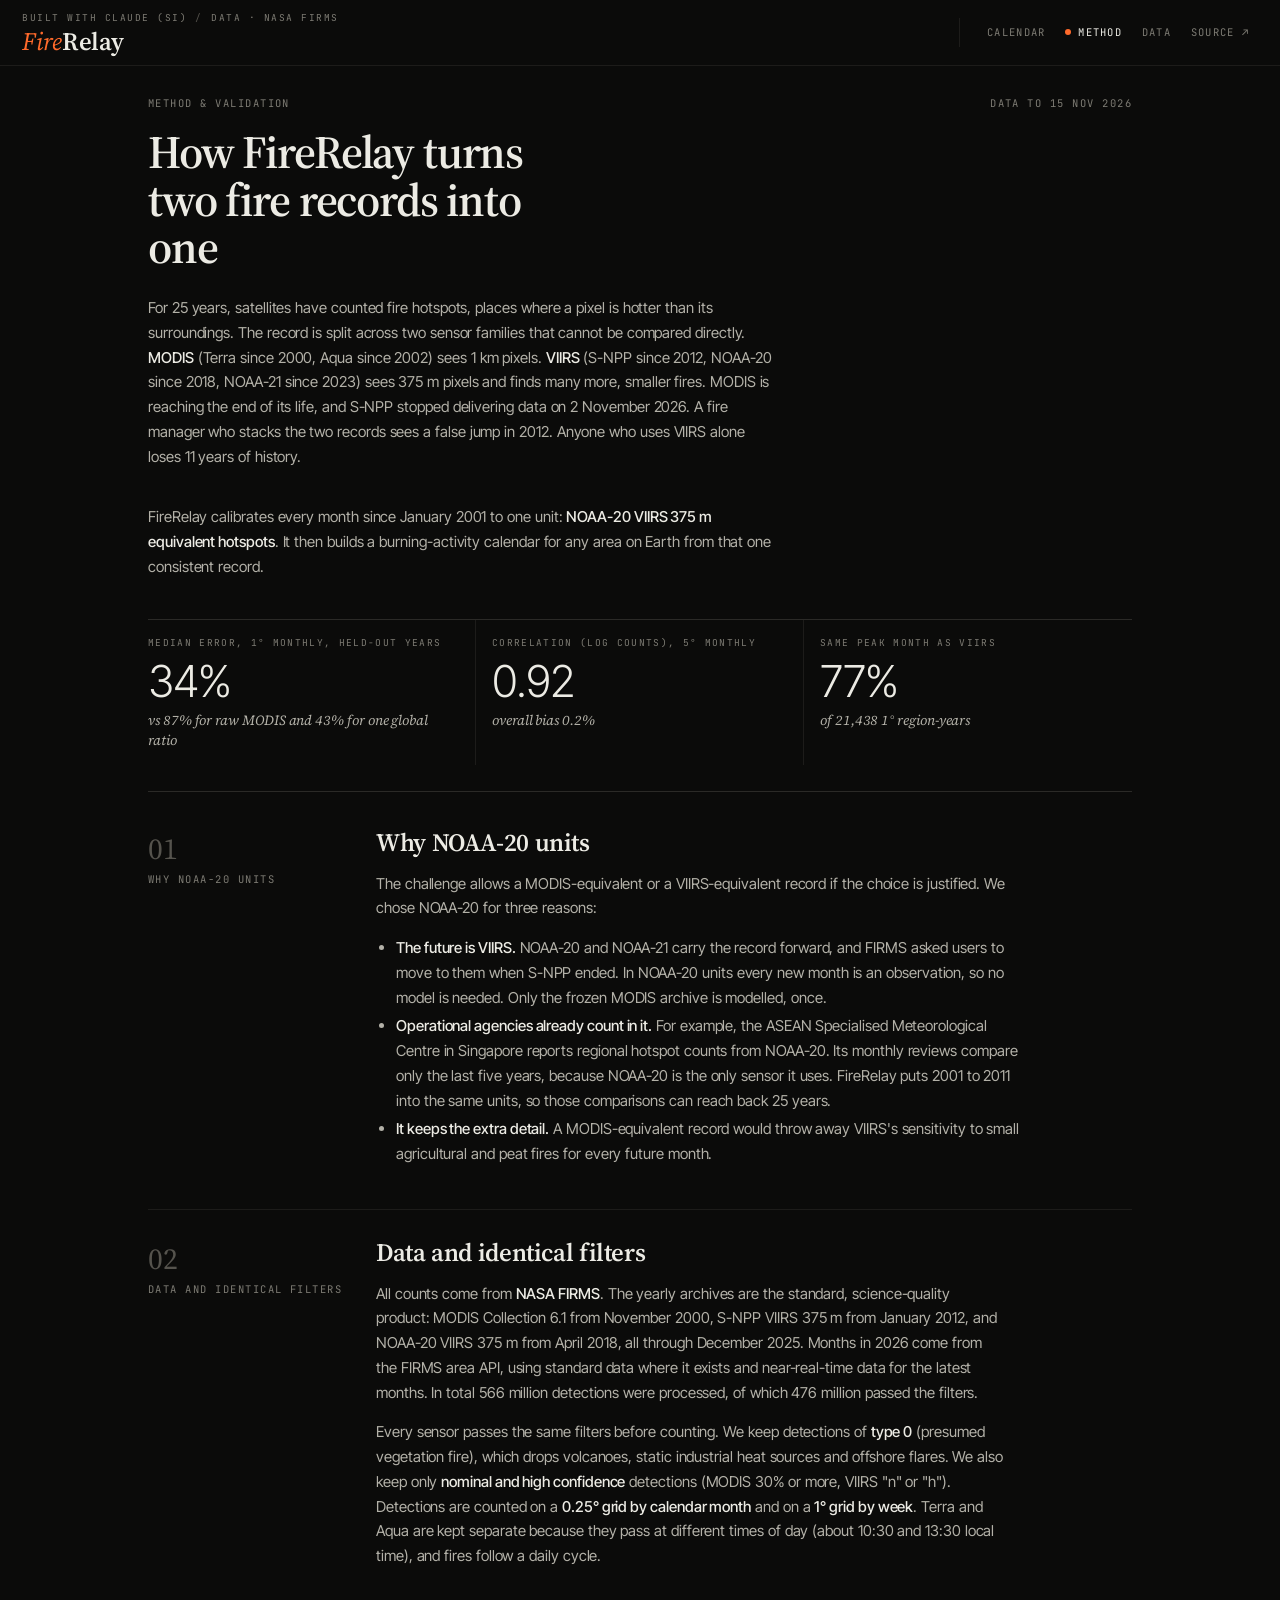
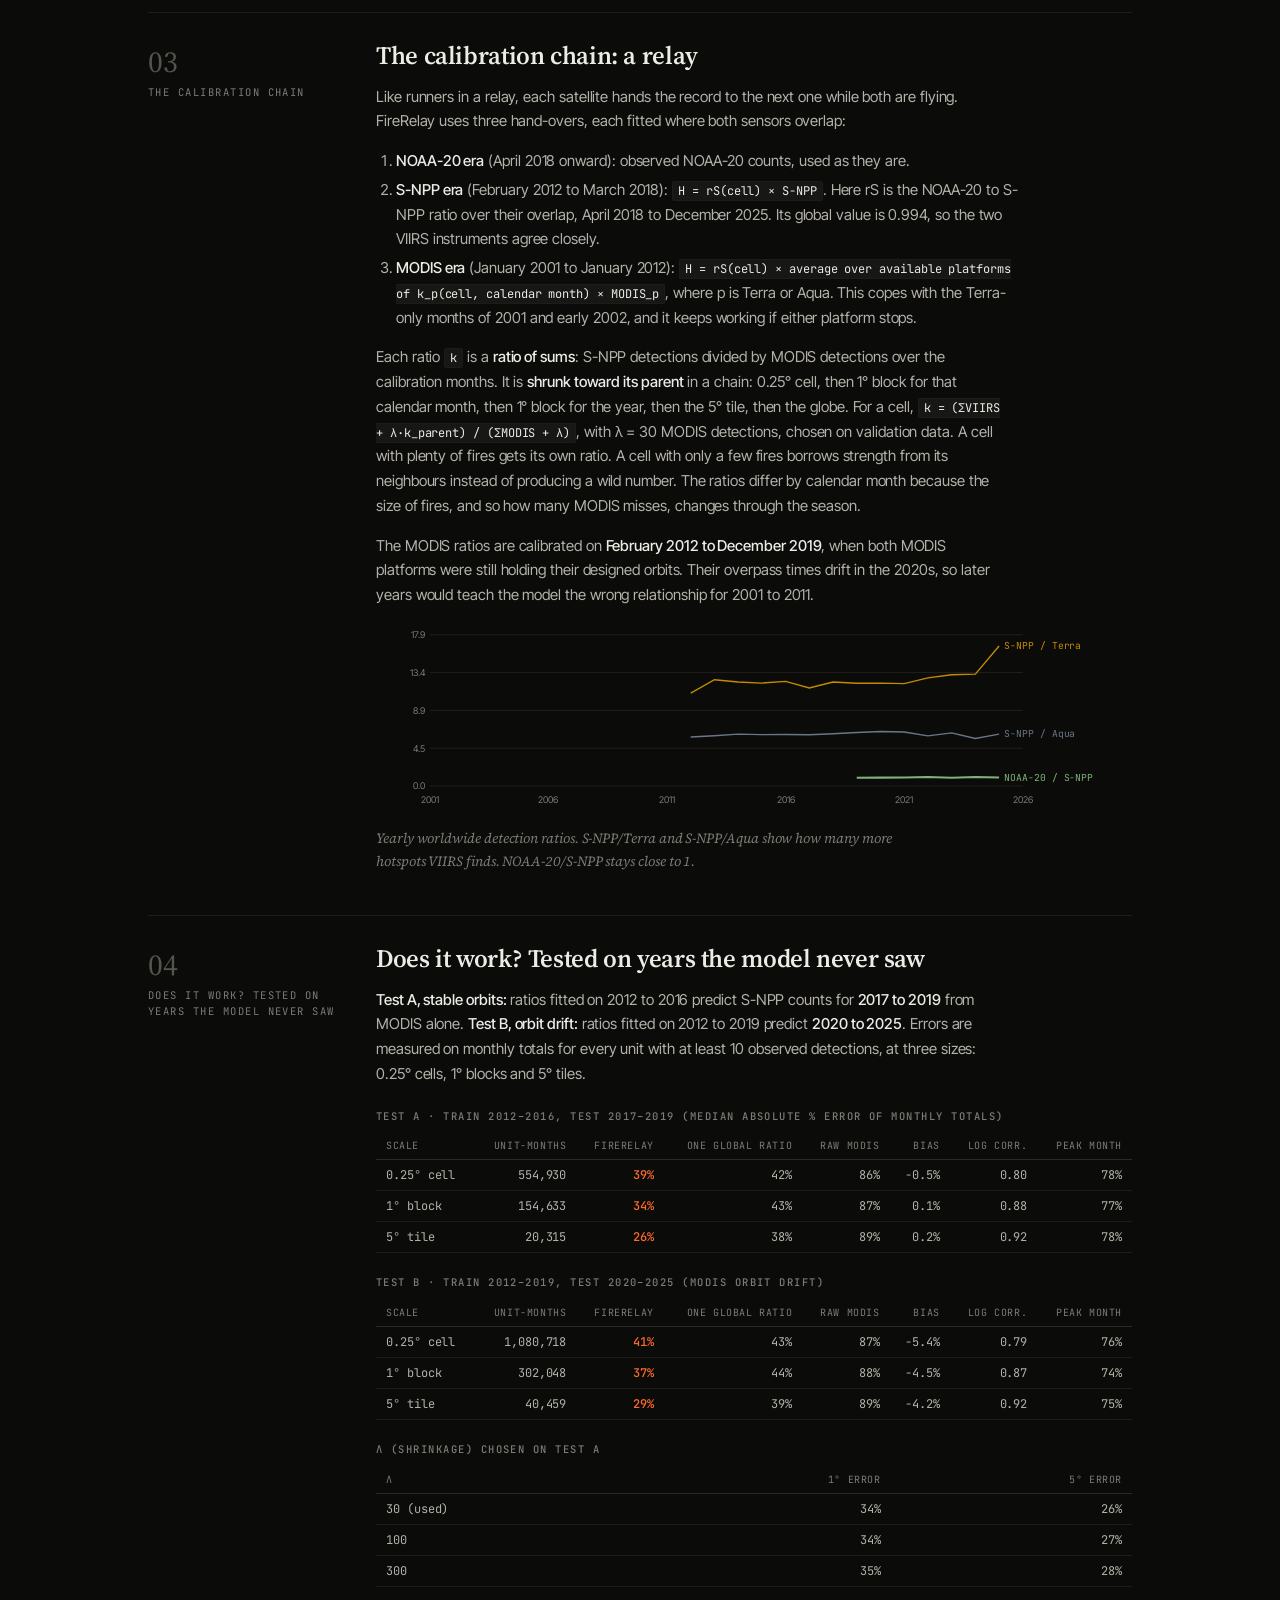
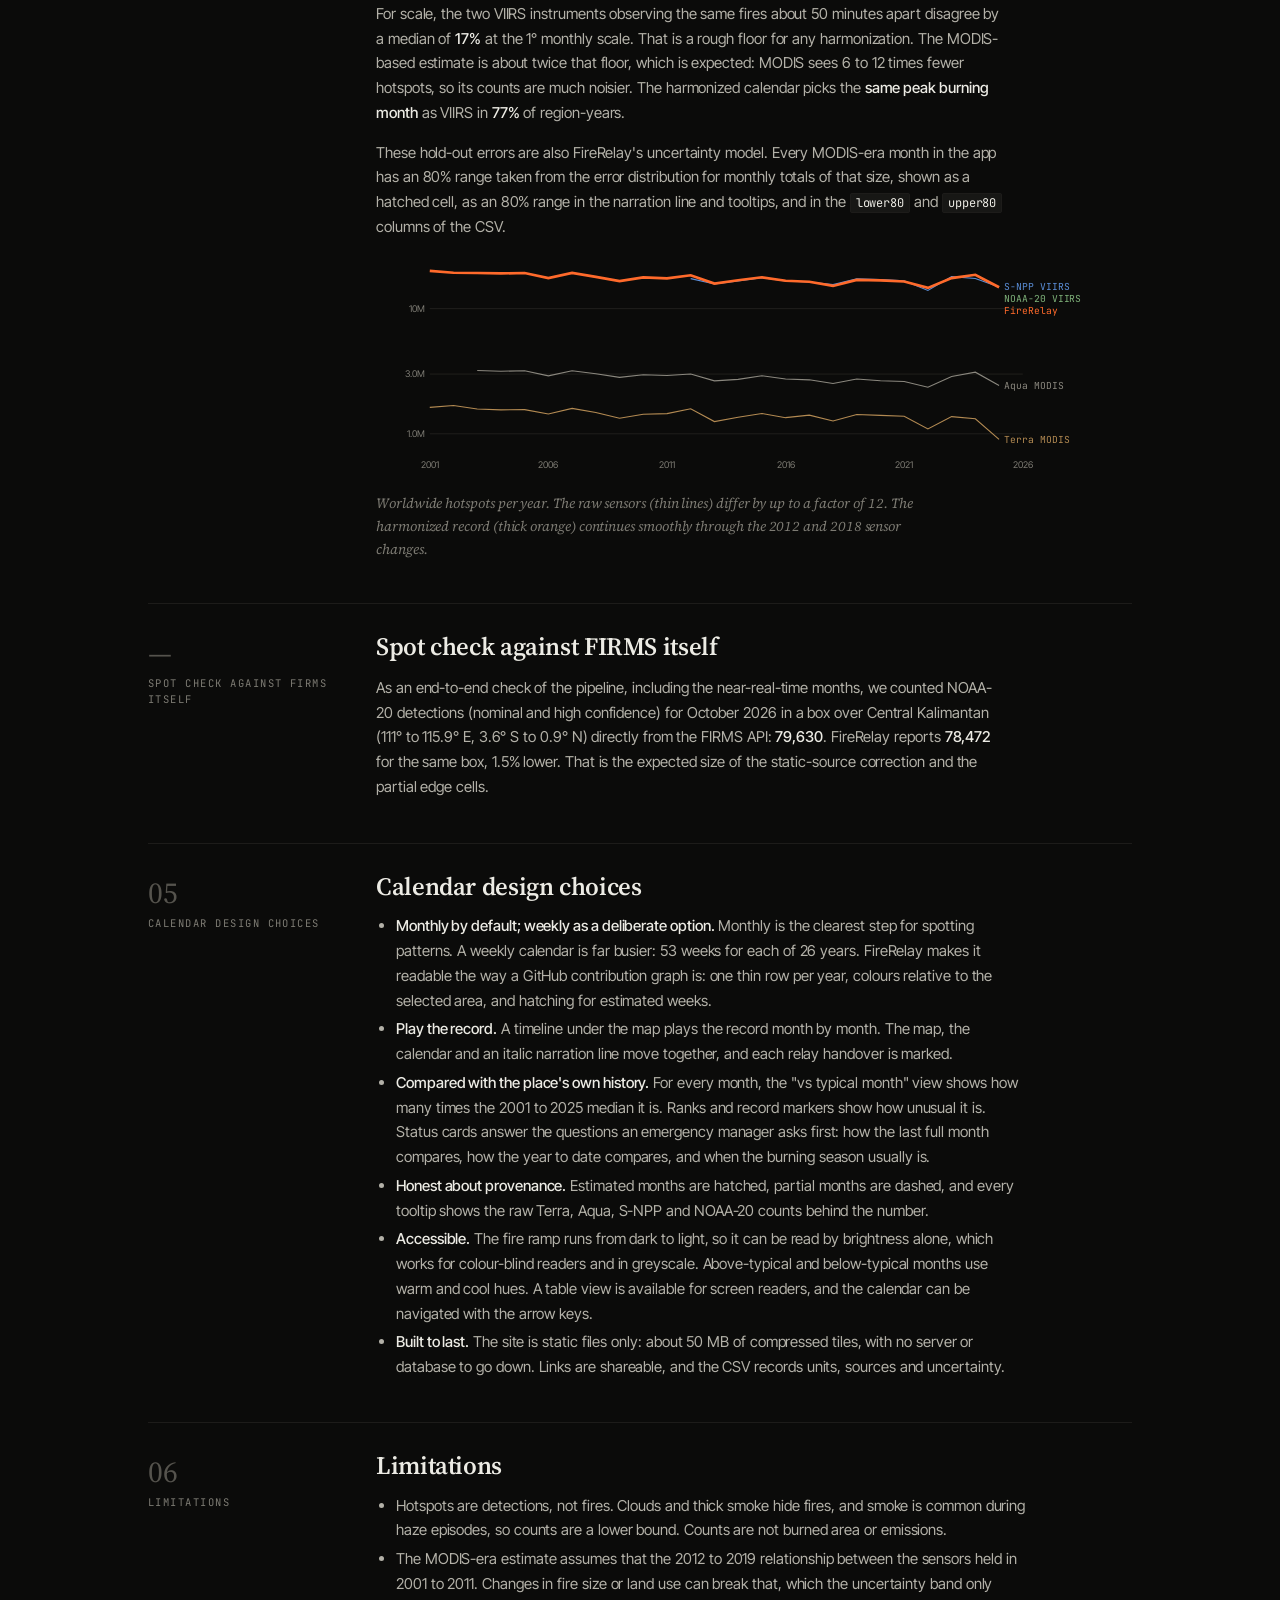
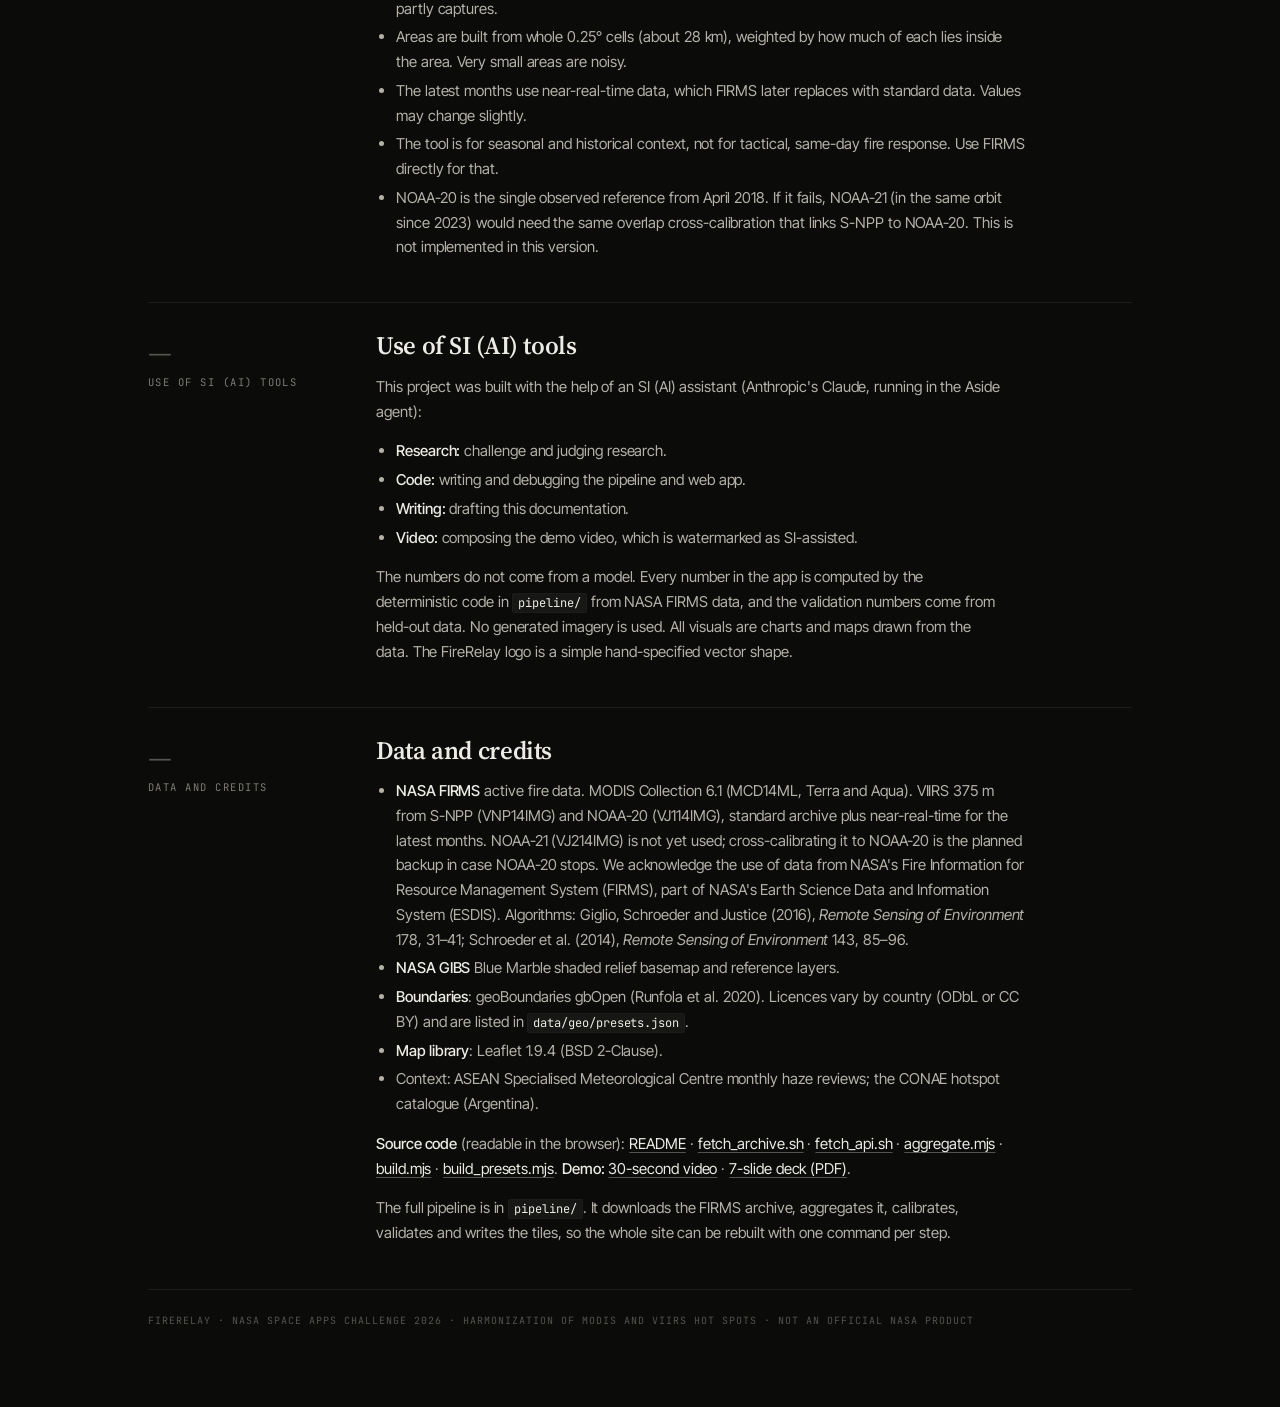
==== commit 2e4026d3: "Method page: describe the new colour ramp and playback" ====
--- a/web/method.html
+++ b/web/method.html
@@ -76,7 +76,7 @@
   <p><b>Test A, stable orbits:</b> ratios fitted on 2012 to 2016 predict S-NPP counts for <b>2017 to 2019</b> from MODIS alone. <b>Test B, orbit drift:</b> ratios fitted on 2012 to 2019 predict <b>2020 to 2025</b>. Errors are measured on monthly totals for every unit with at least 10 observed detections, at three sizes: 0.25° cells, 1° blocks and 5° tiles.</p>
   <div id="skill"></div>
   <p>For scale, the two VIIRS instruments observing the same fires about 50 minutes apart disagree by a median of <b id="vvBlock"></b> at the 1° monthly scale. That is a rough floor for any harmonization. The MODIS-based estimate is about twice that floor, which is expected: MODIS sees 6 to 12 times fewer hotspots, so its counts are much noisier. The harmonized calendar picks the <b>same peak burning month</b> as VIIRS in <b id="peakPct"></b> of region-years.</p>
-  <p>These hold-out errors are also FireRelay's uncertainty model. Every MODIS-era month in the app has an 80% range taken from the error distribution for monthly totals of that size, shown as a hatched cell, a shaded band and the <code>lower80</code> and <code>upper80</code> columns in the CSV.</p>
+  <p>These hold-out errors are also FireRelay's uncertainty model. Every MODIS-era month in the app has an 80% range taken from the error distribution for monthly totals of that size, shown as a hatched cell, as an 80% range in the narration line and tooltips, and in the <code>lower80</code> and <code>upper80</code> columns of the CSV.</p>
   <div class="chart" id="globalChart"></div>
   <p class="hint">Worldwide hotspots per year. The raw sensors (thin lines) differ by up to a factor of 12. The harmonized record (thick orange) continues smoothly through the 2012 and 2018 sensor changes.</p>
   </div>
@@ -96,9 +96,10 @@
   <h2>Calendar design choices</h2>
   <ul>
     <li><b>Monthly by default; weekly as a deliberate option.</b> Monthly is the clearest step for spotting patterns. A weekly calendar is far busier: 53 weeks for each of 26 years. FireRelay makes it readable the way a GitHub contribution graph is: one thin row per year, colours relative to the selected area, and hatching for estimated weeks.</li>
+    <li><b>Play the record.</b> A timeline under the map plays the record month by month. The map, the calendar and an italic narration line move together, and each relay handover is marked.</li>
     <li><b>Compared with the place's own history.</b> For every month, the "vs typical month" view shows how many times the 2001 to 2025 median it is. Ranks and record markers show how unusual it is. Status cards answer the questions an emergency manager asks first: how the last full month compares, how the year to date compares, and when the burning season usually is.</li>
     <li><b>Honest about provenance.</b> Estimated months are hatched, partial months are dashed, and every tooltip shows the raw Terra, Aqua, S-NPP and NOAA-20 counts behind the number.</li>
-    <li><b>Accessible.</b> Colour ramps are ColorBrewer schemes that are safe for colour-blind readers. A table view is available for screen readers, and the calendar can be navigated with the arrow keys.</li>
+    <li><b>Accessible.</b> The fire ramp runs from dark to light, so it can be read by brightness alone, which works for colour-blind readers and in greyscale. Above-typical and below-typical months use warm and cool hues. A table view is available for screen readers, and the calendar can be navigated with the arrow keys.</li>
     <li><b>Built to last.</b> The site is static files only: about 50 MB of compressed tiles, with no server or database to go down. Links are shareable, and the CSV records units, sources and uncertainty.</li>
   </ul>
   </div>
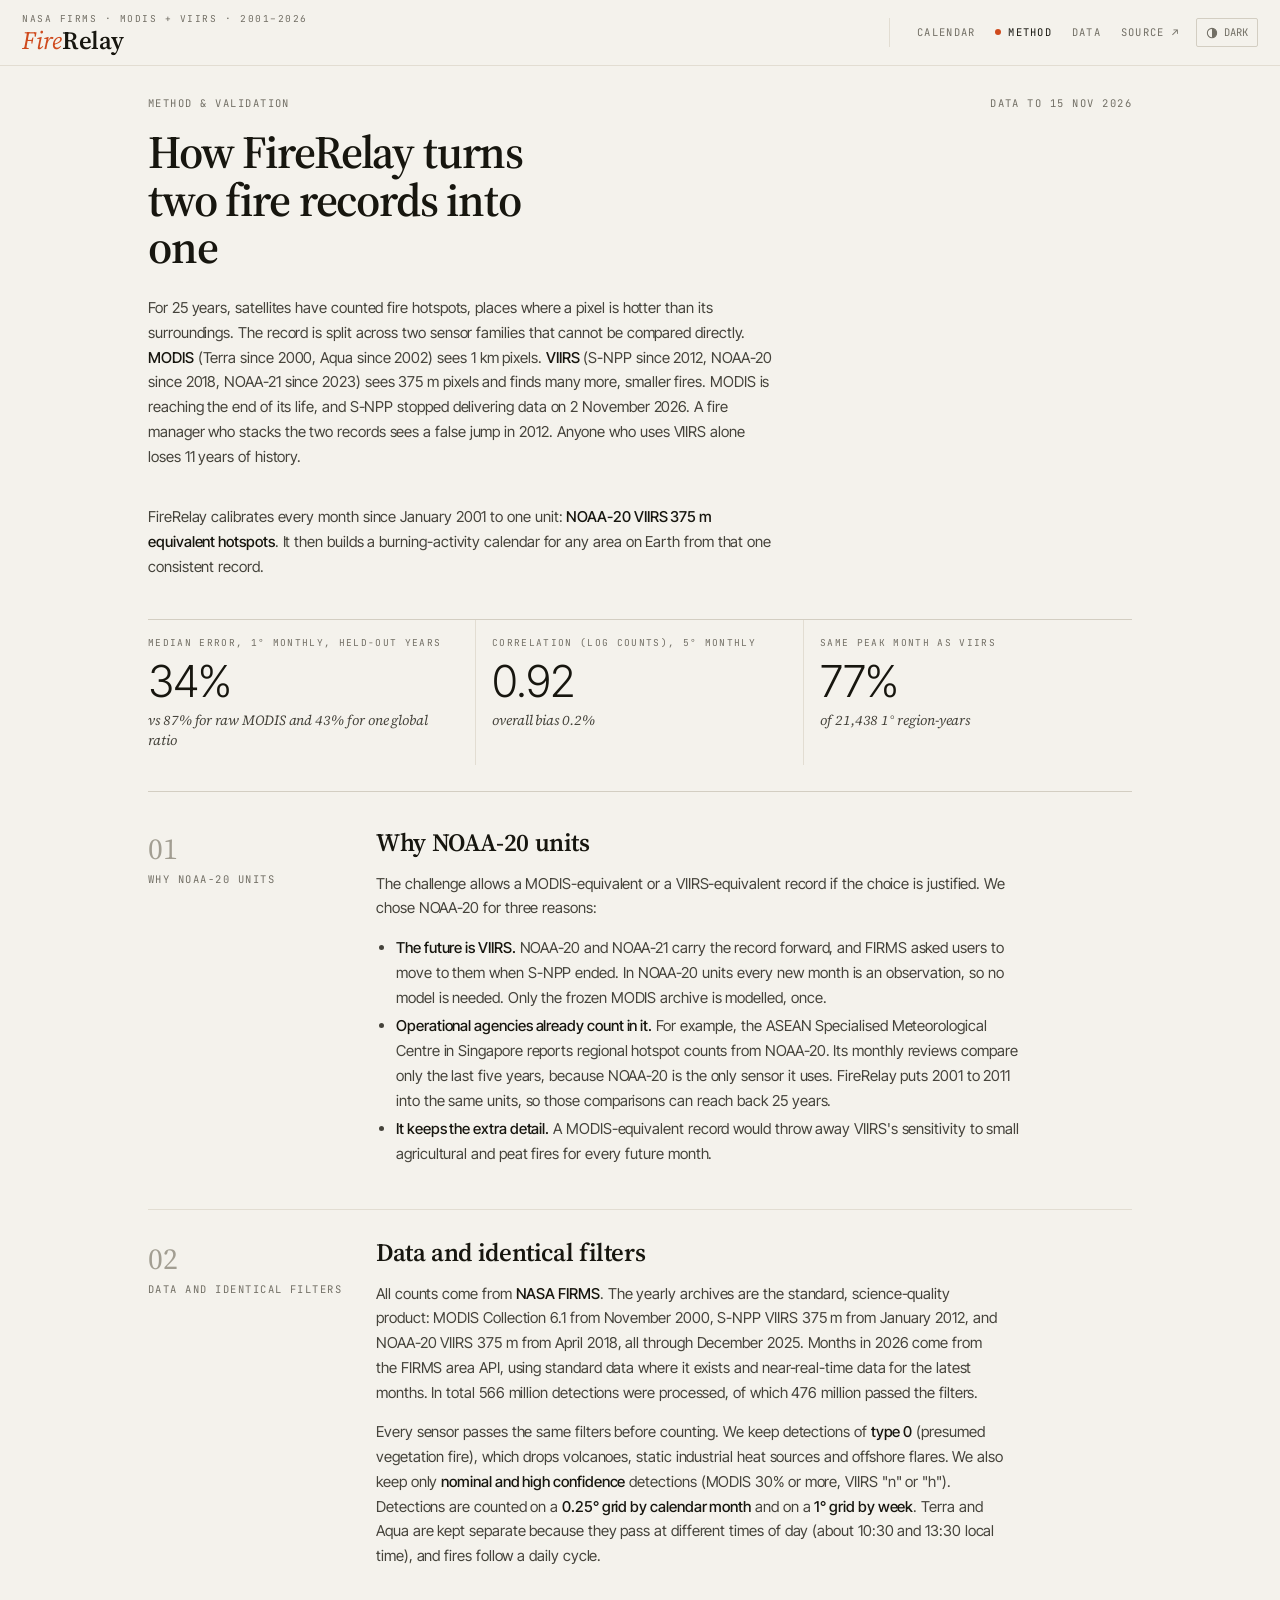
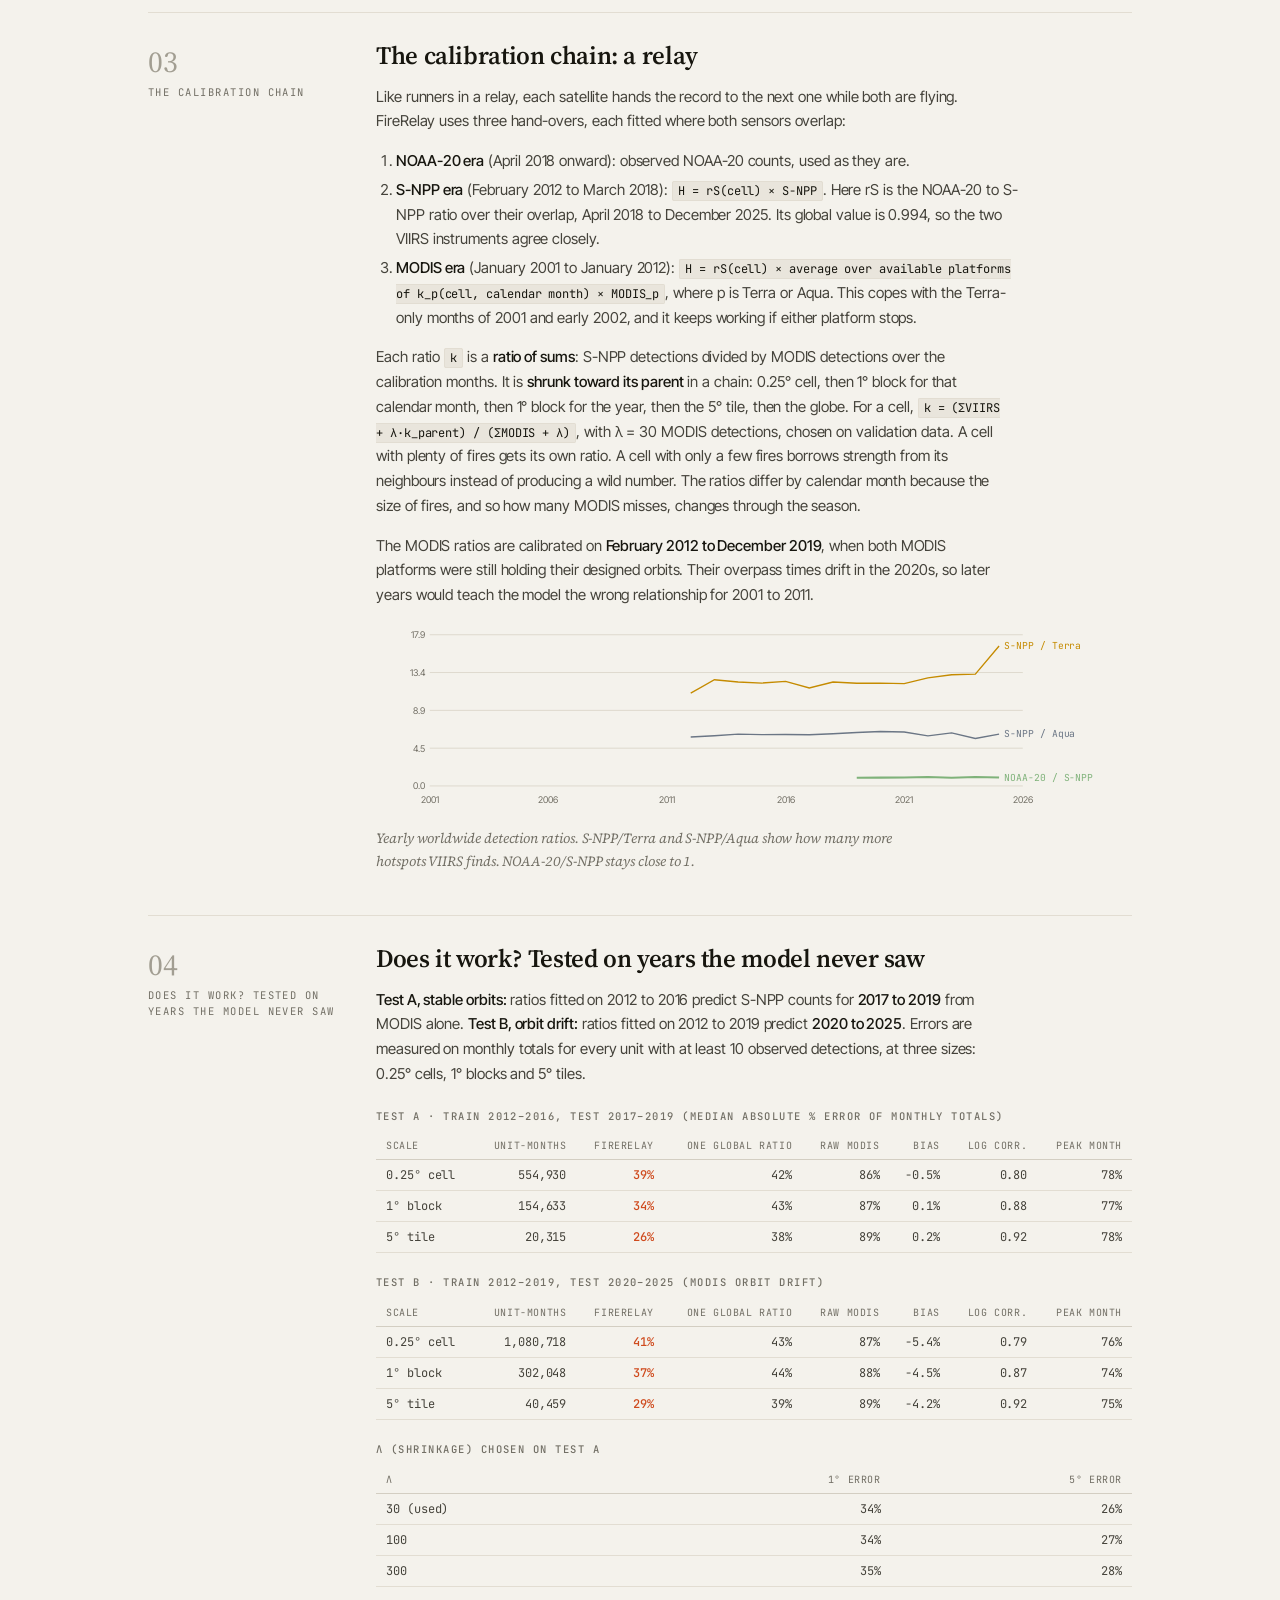
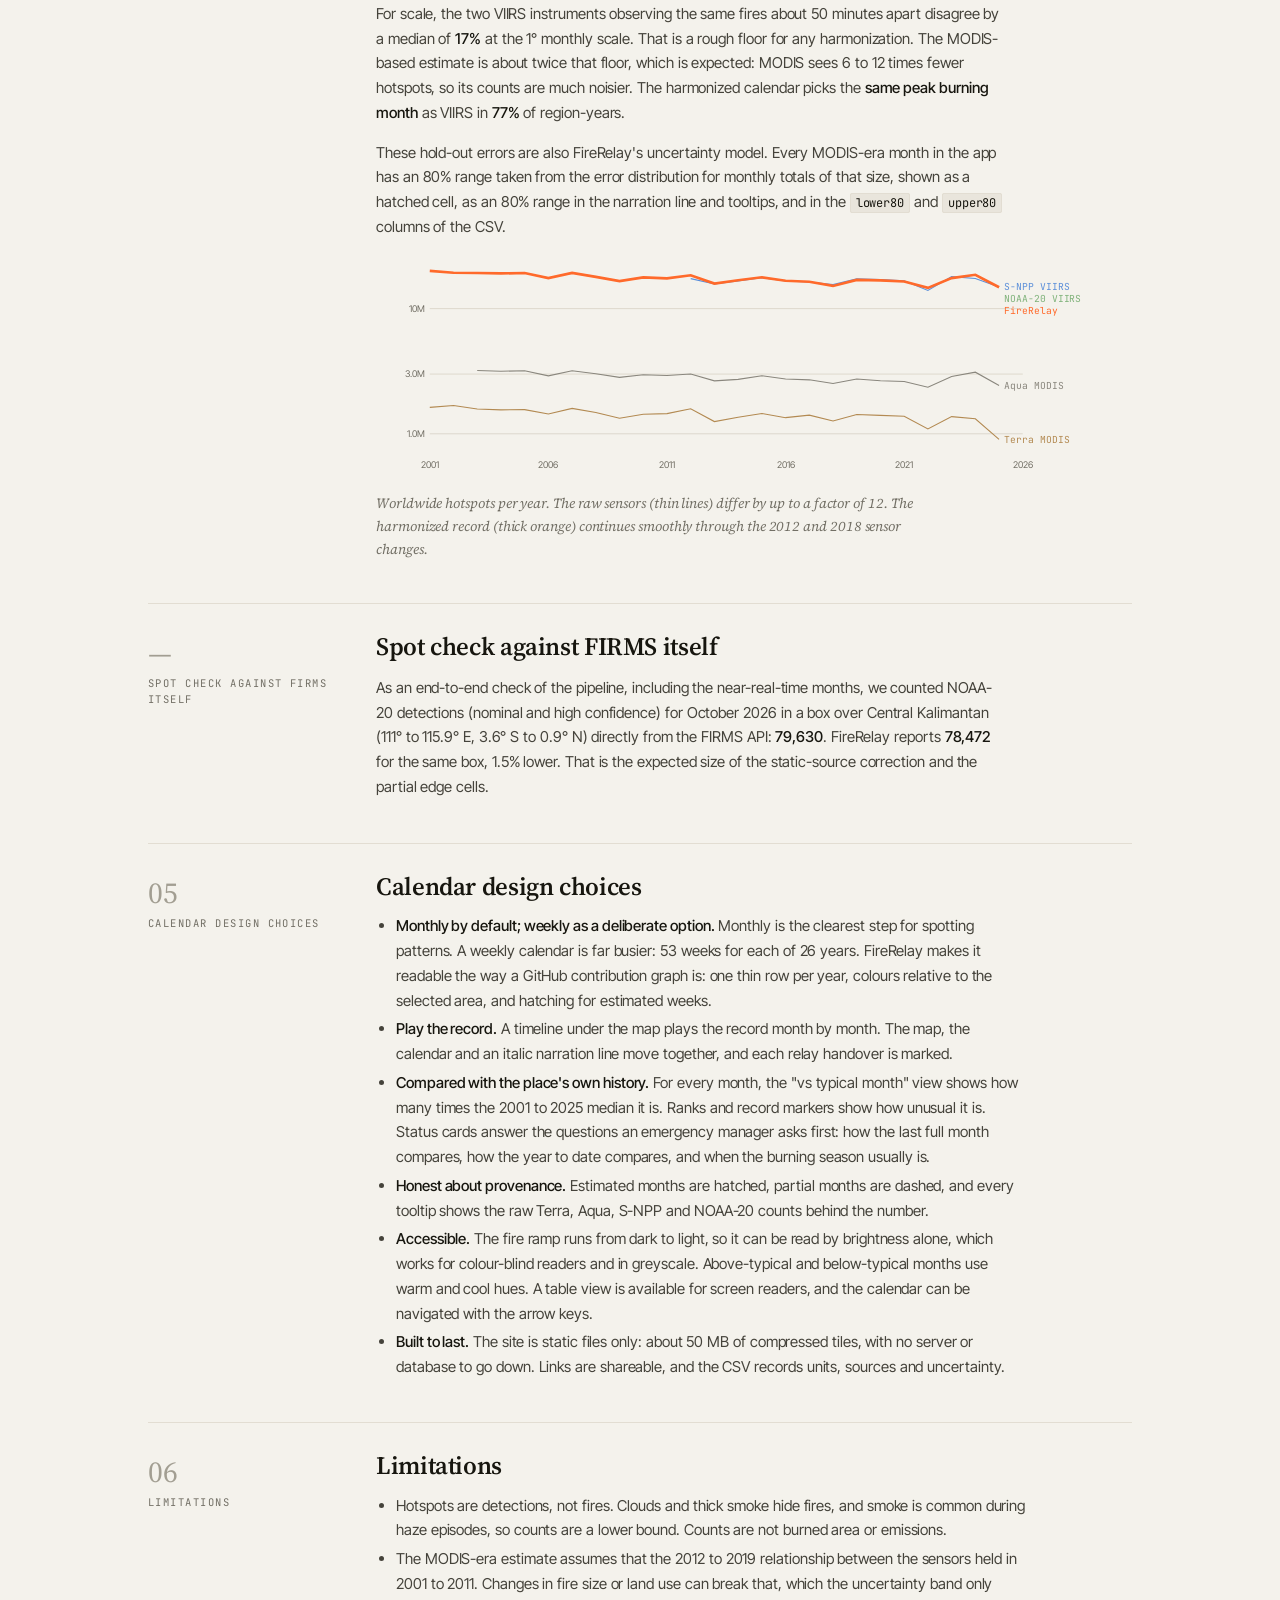
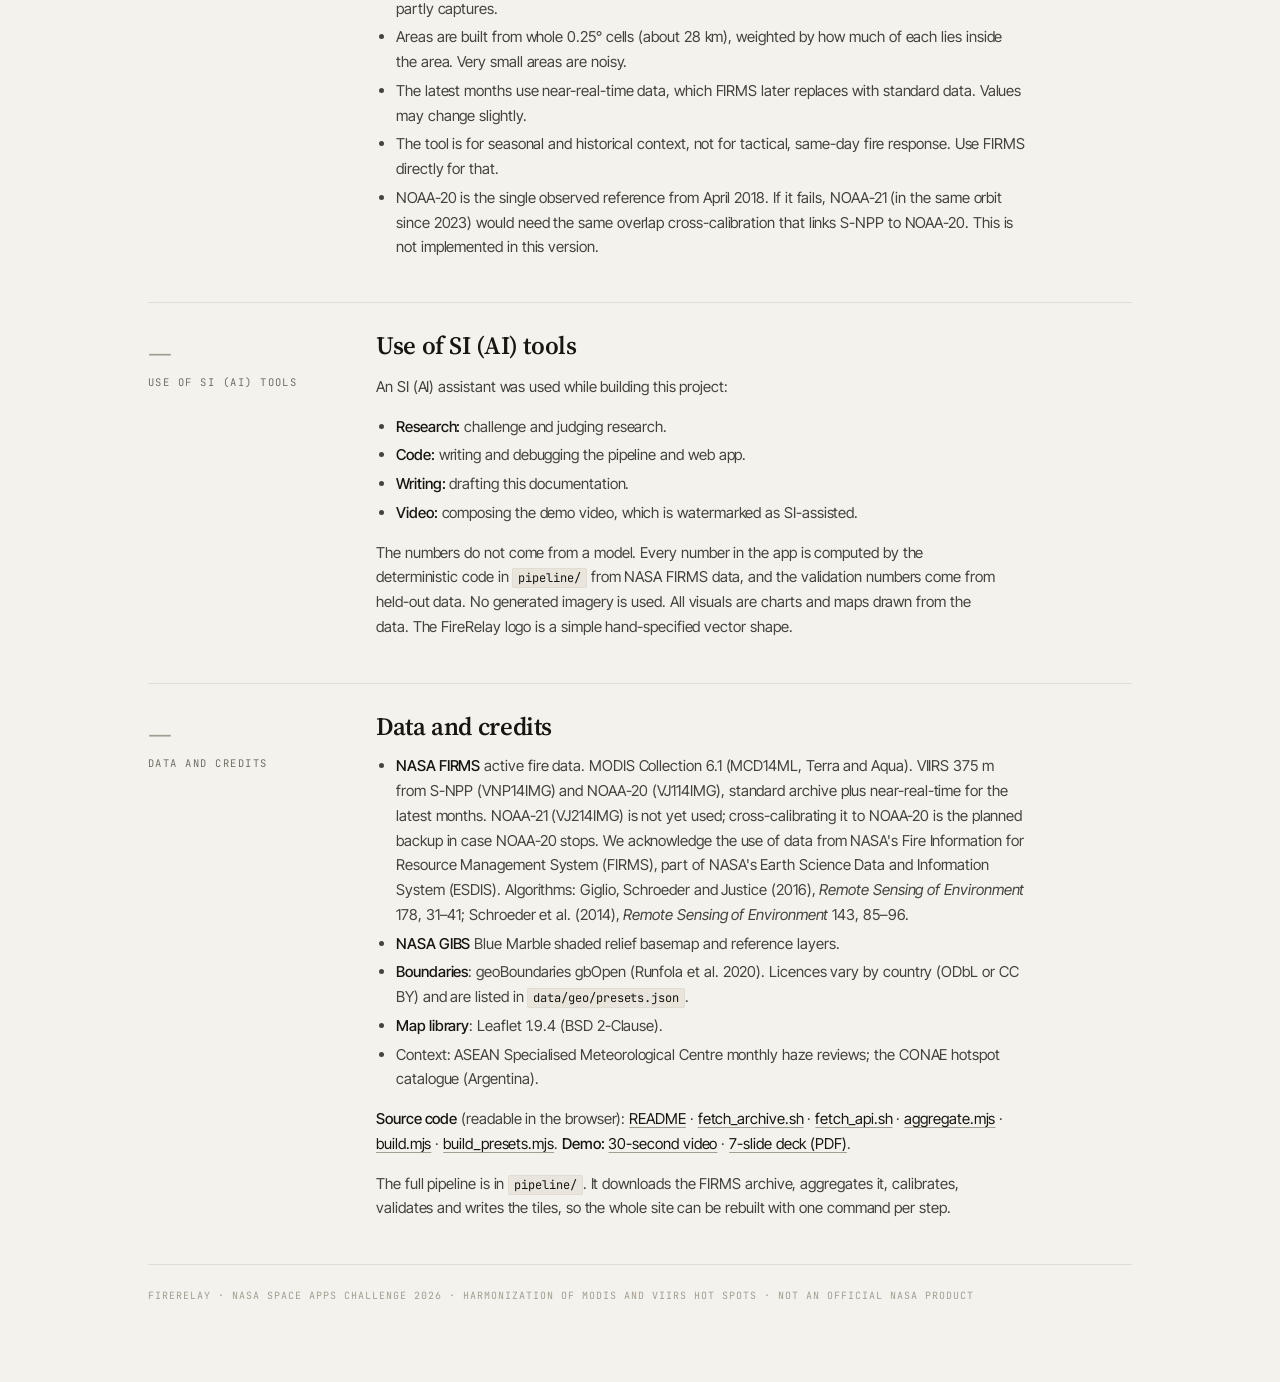
==== commit 4e7a33b7: "Light theme by default with dark toggle, responsive layout, neutral SI wording" ====
--- a/web/method.html
+++ b/web/method.html
@@ -6,18 +6,18 @@
 <title>FireRelay · method and validation</title>
 <meta name="description" content="How FireRelay harmonizes MODIS and VIIRS active-fire hotspots into one NOAA-20-equivalent record, and how well it works on held-out years.">
 <link rel="icon" href="data:image/svg+xml,%3Csvg%20xmlns%3D%22http%3A%2F%2Fwww.w3.org%2F2000%2Fsvg%22%20viewBox%3D%220%200%2032%2032%22%3E%3Crect%20width%3D%2232%22%20height%3D%2232%22%20rx%3D%227%22%20fill%3D%22%23b10026%22%2F%3E%3Cpath%20d%3D%22M5.5%2022.5%20C%2010%2022.5%2C%2011%2012.5%2C%2016%2012.5%20S%2022%2021.5%2C%2026.5%209.5%22%20stroke%3D%22%23fff%22%20stroke-width%3D%222.6%22%20fill%3D%22none%22%20stroke-linecap%3D%22round%22%2F%3E%3Ccircle%20cx%3D%225.5%22%20cy%3D%2222.5%22%20r%3D%222.6%22%20fill%3D%22%23ffd28a%22%2F%3E%3Ccircle%20cx%3D%2216%22%20cy%3D%2212.5%22%20r%3D%222.6%22%20fill%3D%22%23fff%22%2F%3E%3Ccircle%20cx%3D%2226.5%22%20cy%3D%229.5%22%20r%3D%222.6%22%20fill%3D%22%23fff%22%2F%3E%3C%2Fsvg%3E">
-<link rel="preconnect" href="https://fonts.googleapis.com"><link rel="preconnect" href="https://fonts.gstatic.com" crossorigin>
+<script>document.documentElement.dataset.theme = localStorage.getItem('fr-theme') || 'light';</script><link rel="preconnect" href="https://fonts.googleapis.com"><link rel="preconnect" href="https://fonts.gstatic.com" crossorigin>
 <link rel="stylesheet" href="https://fonts.googleapis.com/css2?family=Source+Serif+4:ital,opsz,wght@0,8..60,400;0,8..60,600;1,8..60,400&family=Inter+Tight:wght@300;400;500;600&family=JetBrains+Mono:wght@400;500&display=swap">
 <link rel="stylesheet" href="style.css">
 </head>
 <body class="doc">
 <header class="hdr" style="position:sticky;top:0;height:66px">
   <div class="hdr-l">
-    <div class="madewith mono"><span>BUILT WITH CLAUDE (SI)</span><i>/</i><span>DATA · NASA FIRMS</span></div>
+    <div class="kickline">NASA FIRMS · MODIS + VIIRS · 2001–2026</div>
     <div class="brandrow"><a class="logo" href="./"><em>Fire</em>Relay</a><span class="vrule" aria-hidden="true"></span><span class="tagline">Method, validation and data</span></div>
   </div>
   <div class="hdr-r">
-    <nav class="nav mono" aria-label="Main"><a href="./">CALENDAR</a><a class="on" href="method.html" aria-current="page"><i class="dot"></i>METHOD</a><a href="#data">DATA</a><a href="https://github.com/su0as/firerelay" rel="noopener">SOURCE ↗</a></nav>
+    <nav class="nav mono" aria-label="Main"><a href="./">CALENDAR</a><a class="on" href="method.html" aria-current="page"><i class="dot"></i>METHOD</a><a href="#data">DATA</a><a href="https://github.com/su0as/firerelay" rel="noopener">SOURCE ↗</a><button class="themebtn" id="themeBtn" aria-label="Switch colour theme"><svg viewBox="0 0 16 16" aria-hidden="true"><circle cx="8" cy="8" r="6.2" fill="none" stroke="currentColor" stroke-width="1.4"/><path d="M8 1.8a6.2 6.2 0 0 1 0 12.4z" fill="currentColor"/></svg><span id="themeLbl">DARK</span></button></nav>
   </div>
 </header>
 
@@ -124,7 +124,7 @@
   <div class="kick mono"><b>—</b>USE OF SI (AI) TOOLS</div>
   <div>
   <h2>Use of SI (AI) tools</h2>
-  <p>This project was built with the help of an SI (AI) assistant (Anthropic's Claude, running in the Aside agent):</p>
+  <p>An SI (AI) assistant was used while building this project:</p>
   <ul>
     <li><b>Research:</b> challenge and judging research.</li>
     <li><b>Code:</b> writing and debugging the pipeline and web app.</li>
@@ -180,8 +180,8 @@
   const X = i => L + (W - L - R) * i / (years.length - 1), Y = v => log ? T + (h - T - B) * (1 - (Math.log(v) - Math.log(mn)) / (Math.log(mx) - Math.log(mn))) : T + (h - T - B) * (1 - v / mx);
   let s = `<svg viewBox="0 0 ${W} ${h}" role="img">`;
   const ticks = log ? [1e5, 3e5, 1e6, 3e6, 1e7, 3e7, 1e8].filter(t => t >= mn && t <= mx) : [0, .25, .5, .75, 1].map(f => f * mx);
-  for (const t of ticks) s += `<line x1="${L}" x2="${W - R}" y1="${Y(t)}" y2="${Y(t)}" stroke="#24231f"/><text x="${L - 6}" y="${Y(t) + 4}" font-size="11" text-anchor="end" fill="#7d7b73">${fmt(t)}</text>`;
-  years.forEach((y, i) => { if (y % 5 === 1 || i === years.length - 1) s += `<text x="${X(i)}" y="${h - 6}" font-size="11" text-anchor="middle" fill="#7d7b73">${y}</text>`; });
+  for (const t of ticks) s += `<line x1="${L}" x2="${W - R}" y1="${Y(t)}" y2="${Y(t)}" style="stroke:var(--rule2)"/><text x="${L - 6}" y="${Y(t) + 4}" font-size="11" text-anchor="end" style="fill:var(--ink3)">${fmt(t)}</text>`;
+  years.forEach((y, i) => { if (y % 5 === 1 || i === years.length - 1) s += `<text x="${X(i)}" y="${h - 6}" font-size="11" text-anchor="middle" style="fill:var(--ink3)">${y}</text>`; });
   const labs = []; for (const se of series) { let d = '', pen = false; se.v.forEach((v, i) => { if (v == null || !(v > 0)) { pen = false; return; } d += (pen ? 'L' : 'M') + X(i) + ' ' + Y(v); pen = true; }); s += `<path d="${d}" fill="none" stroke="${se.c}" stroke-width="${se.w || 1.6}" ${se.d ? `stroke-dasharray="${se.d}"` : ''}/>`; const li = se.v.map((v, i) => [v, i]).filter(([v]) => v != null && v > 0).pop(); if (li) labs.push({ x: X(li[1]) + 6, y: Y(li[0]) + 4, c: se.c, n: se.n }); }
   labs.sort((a, b) => a.y - b.y); for (let i = 1; i < labs.length; i++) if (labs[i].y - labs[i - 1].y < 14) labs[i].y = labs[i - 1].y + 14; for (const l of labs) s += `<text x="${l.x}" y="${l.y}" font-size="11.5" font-family="JetBrains Mono, monospace" fill="${l.c}">${l.n}</text>`;
   el.innerHTML = s + '</svg>';
@@ -193,6 +193,8 @@
   { n: 'FireRelay', c: '#ff6a2b', v: V.yearly.harmonized, w: 3.2 }], { log: true, fmt: big });
 lineChart(document.getElementById('ratioChart'), yrs, [
   { n: 'S-NPP / Terra', c: '#c58b00', v: V.ratiosByYear.snppOverTerra }, { n: 'S-NPP / Aqua', c: '#6b7685', v: V.ratiosByYear.snppOverAqua }, { n: 'NOAA-20 / S-NPP', c: '#7fb27a', v: V.ratiosByYear.n20OverSnpp, w: 2.4 }], { h: 220, fmt: v => v.toFixed(1) });
+const tb = document.getElementById('themeBtn'), tl = document.getElementById('themeLbl'); const sync = () => { tl.textContent = document.documentElement.dataset.theme === 'dark' ? 'LIGHT' : 'DARK'; }; sync();
+tb.onclick = () => { const t = document.documentElement.dataset.theme === 'dark' ? 'light' : 'dark'; document.documentElement.dataset.theme = t; localStorage.setItem('fr-theme', t); sync(); };
 </script>
 </body>
 </html>
--- a/web/style.css
+++ b/web/style.css
@@ -1,15 +1,30 @@
 /* FireRelay · editorial dark atlas. Three voices: serif for story, grotesk for interface, mono for data. */
 :root{
-  --bg:#0b0b0a; --bg2:#0f0f0e; --panel:#121210; --raise:#171715;
-  --ink:#ecebe4; --ink2:#b3b1a8; --ink3:#7d7b73; --ink4:#55534d;
-  --line:#2b2a27; --rule:#1d1c1a; --rule2:#24231f;
-  --ember:#ff6a2b; --ember2:#c4380f; --amber:#ffb547; --cold:#5b8fd9; --moss:#7fb27a;
+  /* light (default): warm paper atlas */
+  --bg:#f4f2ec; --bg2:#ece9e1; --panel:#f8f6f1; --raise:#e9e5dc;
+  --ink:#17160f; --ink2:#45433b; --ink3:#726f65; --ink4:#a29e92;
+  --line:#d3cec2; --rule:#e2ddd2; --rule2:#d9d4c8;
+  --ember:#cf4a1d; --ember2:#a8320f; --amber:#b5600f; --cold:#2f62b0; --moss:#4b8a46;
+  --mapbg:#e9e6de; --tilefilter:grayscale(1) invert(1) sepia(.18) brightness(1.06) contrast(.72);
+  --chip:rgba(244,242,236,.9); --tipbg:rgba(250,249,245,.98); --shadow:0 18px 40px -20px rgba(40,30,10,.35);
+  color-scheme:light;
   --serif:"Source Serif 4","Source Serif Pro",Georgia,serif;
   --sans:"Inter Tight",Inter,system-ui,-apple-system,"Segoe UI",sans-serif;
   --mono:"JetBrains Mono","IBM Plex Mono",ui-monospace,SFMono-Regular,Menlo,monospace;
   --ease:cubic-bezier(.16,1,.3,1); --ease2:cubic-bezier(.32,.72,0,1);
   --hdr:66px; --tl:124px; --rail:250px; --side:480px;
 }
+:root[data-theme=dark]{
+  --bg:#0b0b0a; --bg2:#0f0f0e; --panel:#121210; --raise:#171715;
+  --ink:#ecebe4; --ink2:#b3b1a8; --ink3:#7d7b73; --ink4:#55534d;
+  --line:#2b2a27; --rule:#1d1c1a; --rule2:#24231f;
+  --ember:#ff6a2b; --ember2:#c4380f; --amber:#ffb547; --cold:#5b8fd9; --moss:#7fb27a;
+  --mapbg:#0d0d0c; --tilefilter:grayscale(1) sepia(.22) brightness(.78) contrast(1.12);
+  --chip:rgba(15,15,14,.85); --tipbg:rgba(18,18,16,.97); --shadow:0 18px 40px -18px rgba(0,0,0,.9);
+  color-scheme:dark;
+}
+html{transition:background-color .35s}
+body,.hdr,.rail,.panel,.tl{transition:background-color .35s,color .35s,border-color .35s}
 *{box-sizing:border-box}
 html,body{margin:0;height:100%;background:var(--bg);color:var(--ink);font:14px/1.5 var(--sans);letter-spacing:-.005em;-webkit-font-smoothing:antialiased}
 body{display:grid;grid-template-rows:var(--hdr) 1fr var(--tl);height:100vh;overflow:hidden}
@@ -17,7 +32,7 @@
 a:hover{text-decoration-color:var(--ember)}
 button{font:inherit;color:inherit;background:none;border:0;cursor:pointer;padding:0}
 .mono{font-family:var(--mono);font-size:10.5px;letter-spacing:.12em;text-transform:uppercase;font-variant-numeric:tabular-nums}
-.kick{display:flex;justify-content:space-between;gap:12px;color:var(--ink3);font-family:var(--mono);font-size:10.5px;letter-spacing:.14em;text-transform:uppercase}
+.kick{display:flex;flex-wrap:wrap;justify-content:space-between;gap:2px 12px;color:var(--ink3);font-family:var(--mono);font-size:10.5px;letter-spacing:.14em;text-transform:uppercase}
 ::selection{background:var(--ember);color:#000}
 :focus-visible{outline:1px solid var(--amber);outline-offset:2px}
 
@@ -81,15 +96,15 @@
 .howto .keys{font-family:var(--mono);color:var(--ink4);font-size:9.5px;margin-top:10px}
 
 /* map */
-.mapwrap{position:relative;min-height:0;background:#0d0d0c;animation:fadein 1.4s ease both}
+.mapwrap{position:relative;min-height:0;background:var(--mapbg);animation:fadein 1.4s ease both}
 @keyframes fadein{from{opacity:0}to{opacity:1}}
-#map{position:absolute;inset:0;background:#0d0d0c}
-.leaflet-container{font:inherit;background:#0d0d0c}
-.leaflet-tile-pane{filter:grayscale(1) sepia(.22) brightness(.78) contrast(1.12)}
+#map{position:absolute;inset:0;background:var(--mapbg)}
+.leaflet-container{font:inherit;background:var(--mapbg)}
+.leaflet-tile-pane{filter:var(--tilefilter);transition:filter .35s}
 .leaflet-control-zoom{border:0!important;margin:14px 14px 0 0!important}
-.leaflet-control-zoom a{background:rgba(15,15,14,.85)!important;color:var(--ink2)!important;border:1px solid var(--line)!important;border-radius:2px!important;width:30px!important;height:30px!important;line-height:28px!important;font:300 18px var(--sans)!important;margin-bottom:4px}
+.leaflet-control-zoom a{background:var(--chip)!important;color:var(--ink2)!important;border:1px solid var(--line)!important;border-radius:2px!important;width:30px!important;height:30px!important;line-height:28px!important;font:300 18px var(--sans)!important;margin-bottom:4px}
 .leaflet-control-zoom a:hover{color:var(--ink)!important;border-color:var(--ink3)!important}
-.leaflet-control-attribution{background:rgba(11,11,10,.7)!important;color:var(--ink4)!important;font:9.5px var(--mono)!important;letter-spacing:.04em}
+.leaflet-control-attribution{background:var(--chip)!important;color:var(--ink4)!important;font:9.5px var(--mono)!important;letter-spacing:.04em}
 .leaflet-control-attribution a{color:var(--ink3)!important}
 .map-k{position:absolute;left:16px;top:14px;z-index:500;color:var(--ink2);display:flex;gap:8px;pointer-events:none}
 .map-k i{font-style:normal;color:var(--ink4)}
@@ -101,7 +116,7 @@
 .pulse{position:relative;width:0;height:0}
 .pulse i{position:absolute;left:-9px;top:-9px;width:18px;height:18px;border-radius:50%;border:1px solid var(--amber);animation:ring 1.8s var(--ease) infinite}
 .pulse i:nth-child(2){animation-delay:.6s}
-.pulse b{position:absolute;left:14px;top:-9px;background:rgba(11,11,10,.88);border:1px solid rgba(255,181,71,.4);padding:2px 6px 1px;border-radius:2px;white-space:nowrap;font:500 9.5px var(--mono);letter-spacing:.12em;color:var(--amber);text-shadow:0 0 6px #000,0 0 2px #000}
+.pulse b{position:absolute;left:14px;top:-9px;background:var(--chip);border:1px solid var(--amber);padding:2px 6px 1px;border-radius:2px;white-space:nowrap;font:500 9.5px var(--mono);letter-spacing:.12em;color:var(--amber);}
 @keyframes ring{from{transform:scale(.4);opacity:1}to{transform:scale(2.4);opacity:0}}
 .leaflet-div-icon{background:none;border:0}
 
@@ -129,7 +144,7 @@
 .seg{display:inline-flex;border:1px solid var(--line);border-radius:2px}
 .seg button{padding:5px 9px;color:var(--ink3);transition:color .2s,background .2s}
 .seg button+button{border-left:1px solid var(--line)}
-.seg button[aria-checked=true]{background:var(--ink);color:#0b0b0a}
+.seg button[aria-checked=true]{background:var(--ink);color:var(--bg)}
 .seg button:not([aria-checked=true]):hover{color:var(--ink)}
 .lnk{color:var(--ink3);padding:5px 2px;border-bottom:1px solid var(--line)}
 .lnk:hover,.lnk[aria-expanded=true]{color:var(--ink);border-color:var(--ink3)}
@@ -185,7 +200,7 @@
 .speed i{font-style:normal;color:var(--ink4);font-size:9.5px;margin-left:3px}
 
 /* tooltip */
-.tip{position:fixed;z-index:3000;background:rgba(18,18,16,.97);border:1px solid var(--line);border-radius:2px;padding:10px 12px;max-width:320px;pointer-events:none;box-shadow:0 18px 40px -18px rgba(0,0,0,.9);animation:tipin .18s var(--ease)}
+.tip{position:fixed;z-index:3000;background:var(--tipbg);border:1px solid var(--line);border-radius:2px;padding:10px 12px;max-width:320px;pointer-events:none;box-shadow:var(--shadow);animation:tipin .18s var(--ease)}
 @keyframes tipin{from{opacity:0;transform:translateY(4px)}to{opacity:1;transform:none}}
 .tip .tt{font-family:var(--serif);font-size:15px;color:var(--ink);display:flex;align-items:center;gap:8px}
 .tip .tt i{width:8px;height:8px;display:inline-block;border-radius:1px}
@@ -198,17 +213,47 @@
 @keyframes scan{from{transform:translateX(-100%)}to{transform:translateX(260%)}}
 
 /* responsive */
-@media (max-width:1280px){:root{--side:430px;--rail:220px}.tagline,.vrule{display:none}.stat:nth-child(2){display:none}}
-@media (max-width:980px){
+:root{--rail:clamp(236px,17vw,290px);--side:clamp(440px,33vw,580px)}
+.pcol{min-width:0}
+@media (max-width:1320px){.tagline,.vrule{display:none}}
+@media (max-width:1220px){.stat:nth-child(2){display:none}.hdr-r{gap:18px}}
+/* stacked layout: tablets, small laptops and short screens */
+@media (max-width:1100px), (max-height:600px){
   body{display:block;height:auto;overflow:auto}
-  .hdr{height:auto;padding:12px 16px;flex-wrap:wrap}.hdr-r{gap:14px;flex-wrap:wrap}.nav{border:0;padding:0}
+  .hdr{position:sticky;top:0;height:auto;min-height:58px;padding:10px 16px;flex-wrap:wrap;row-gap:8px}
+  .hdr-r{gap:16px;flex-wrap:wrap}.nav{border:0;padding-left:0}
   .stage{display:flex;flex-direction:column}
-  .rail{border:0;padding-bottom:0}.files{flex-direction:row;overflow-x:auto}.files h3{display:none}.file{grid-template-columns:auto;white-space:nowrap}.file .n{display:none}.howto{display:none}
-  .mapwrap{height:52vh}
-  .panel{border:0}
-  .tl{grid-template-columns:56px 1fr;height:120px;position:sticky;bottom:0}.tl-read{display:none}.tl-main .era,.tl-main .ho{display:none}
-}
-
+  .rail{border-right:0;border-bottom:1px solid var(--rule);padding:8px 0 0}
+  .tabs{padding:0 16px}
+  .tabpanel{flex:none;overflow:visible;padding-bottom:10px}
+  .files{flex-direction:row;overflow-x:auto;gap:2px;padding:0 10px;scrollbar-width:none}
+  .files::-webkit-scrollbar{display:none}
+  .files h3{display:none}
+  .file{grid-template-columns:auto;white-space:nowrap;padding:7px 10px;border:1px solid var(--rule);border-radius:2px}
+  .file:hover{padding-left:10px}
+  .file .n{display:none}
+  .file[aria-pressed=true]{border-color:var(--ember)}
+  .file[aria-pressed=true]::before{display:none}
+  .howto{display:none}
+  .coords{grid-template-columns:repeat(4,minmax(0,1fr))}
+  .mapwrap{height:clamp(340px,56vh,620px)}
+  .panel{border-left:0;overflow:visible;padding:18px 16px 26px;display:grid;grid-template-columns:minmax(0,1fr) minmax(0,1.15fr);column-gap:28px;align-items:start}
+  .tl{position:sticky;bottom:0;grid-template-columns:60px 1fr 220px;height:112px;--tl:112px;box-shadow:0 -8px 24px -18px rgba(0,0,0,.4)}
+  .tl-date b{font-size:24px}
+}
+@media (max-width:760px){
+  .hdr-r .stat{display:none}
+  .panel{display:block}
+  .tl{grid-template-columns:52px 1fr;height:104px;--tl:104px}
+  .tl-read{display:none}
+  .tl-main .era,.tl-main .ho{display:none}
+  .play{width:40px;height:40px}
+  .metric .v{font-size:22px}
+  .metric .v small{display:none}
+  .panel h1{font-size:25px}
+  .coords{grid-template-columns:1fr 1fr}
+}
+@media (max-width:420px){.metrics{grid-template-columns:1fr 1fr}.metric:last-child{grid-column:1/-1;border-top:1px solid var(--rule);padding-left:0}.nav a{padding:6px 6px}.map-ramp{display:none}}
 /* ---------- method page ---------- */
 body.doc{display:block;height:auto;overflow:auto}
 .docwrap{max-width:1040px;margin:0 auto;padding:30px 28px 80px}
@@ -241,3 +286,12 @@
 .kpis .d{font:italic 14px/1.45 var(--serif);color:var(--ink2)}
 .doc .foot{color:var(--ink4);font:10px var(--mono);letter-spacing:.1em;padding-top:24px}
 @media (max-width:820px){.doc section{grid-template-columns:1fr;gap:6px}.doc h1{font-size:34px}.kpis{grid-template-columns:1fr}.kpis .card{border-right:0;padding-left:0!important;border-bottom:1px solid var(--rule)}}
+
+.themebtn{border:1px solid var(--line);border-radius:2px;padding:6px 9px;color:var(--ink3);margin-left:6px;display:inline-flex;align-items:center;gap:6px;transition:color .2s,border-color .2s}
+.themebtn:hover{color:var(--ink);border-color:var(--ink3)}
+.themebtn svg{width:12px;height:12px}
+.kickline{color:var(--ink3);font:400 9.5px var(--mono);letter-spacing:.16em;margin-bottom:3px}
+.pulse.left b{left:auto;right:14px}
+.tl-val{white-space:nowrap}.cmp{white-space:nowrap}
+@media (max-width:1100px), (max-height:600px){.tl{grid-template-columns:60px 1fr 270px}}
+@media (max-width:760px){.tl{grid-template-columns:52px 1fr}}
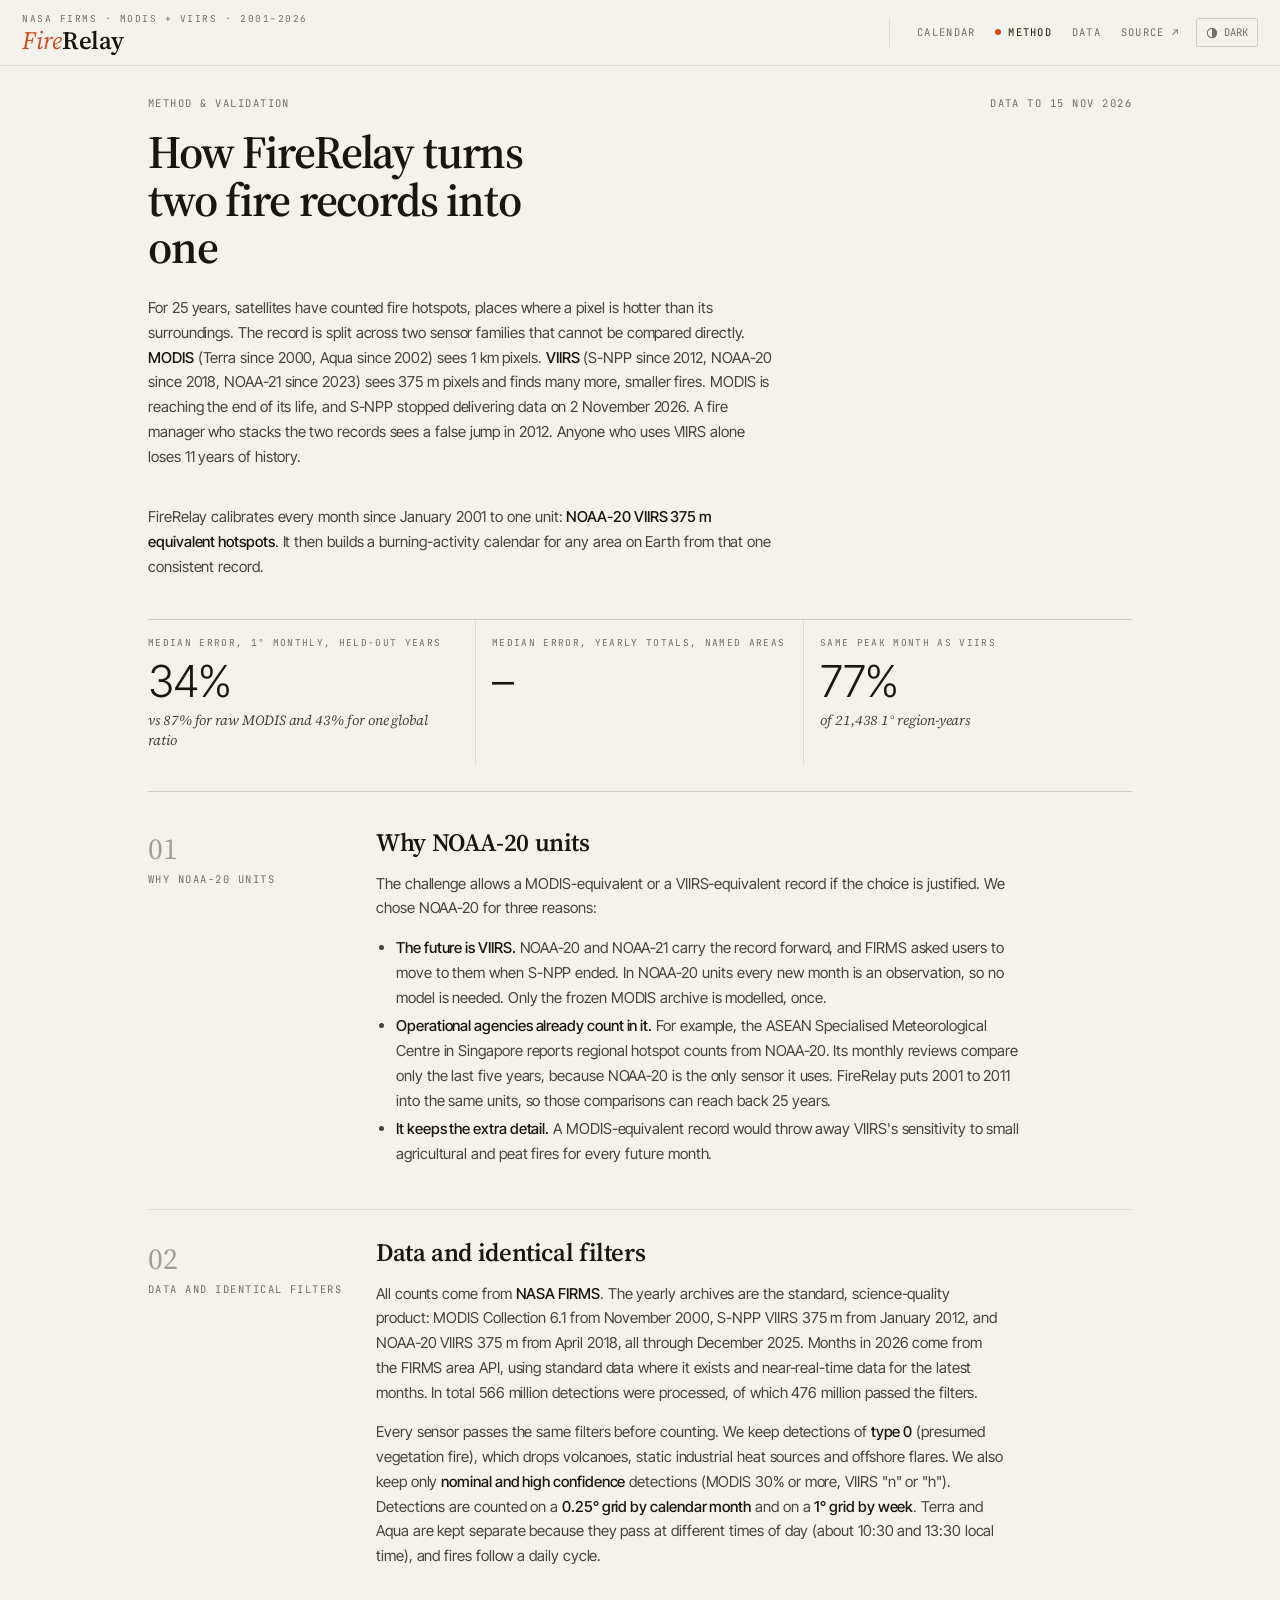
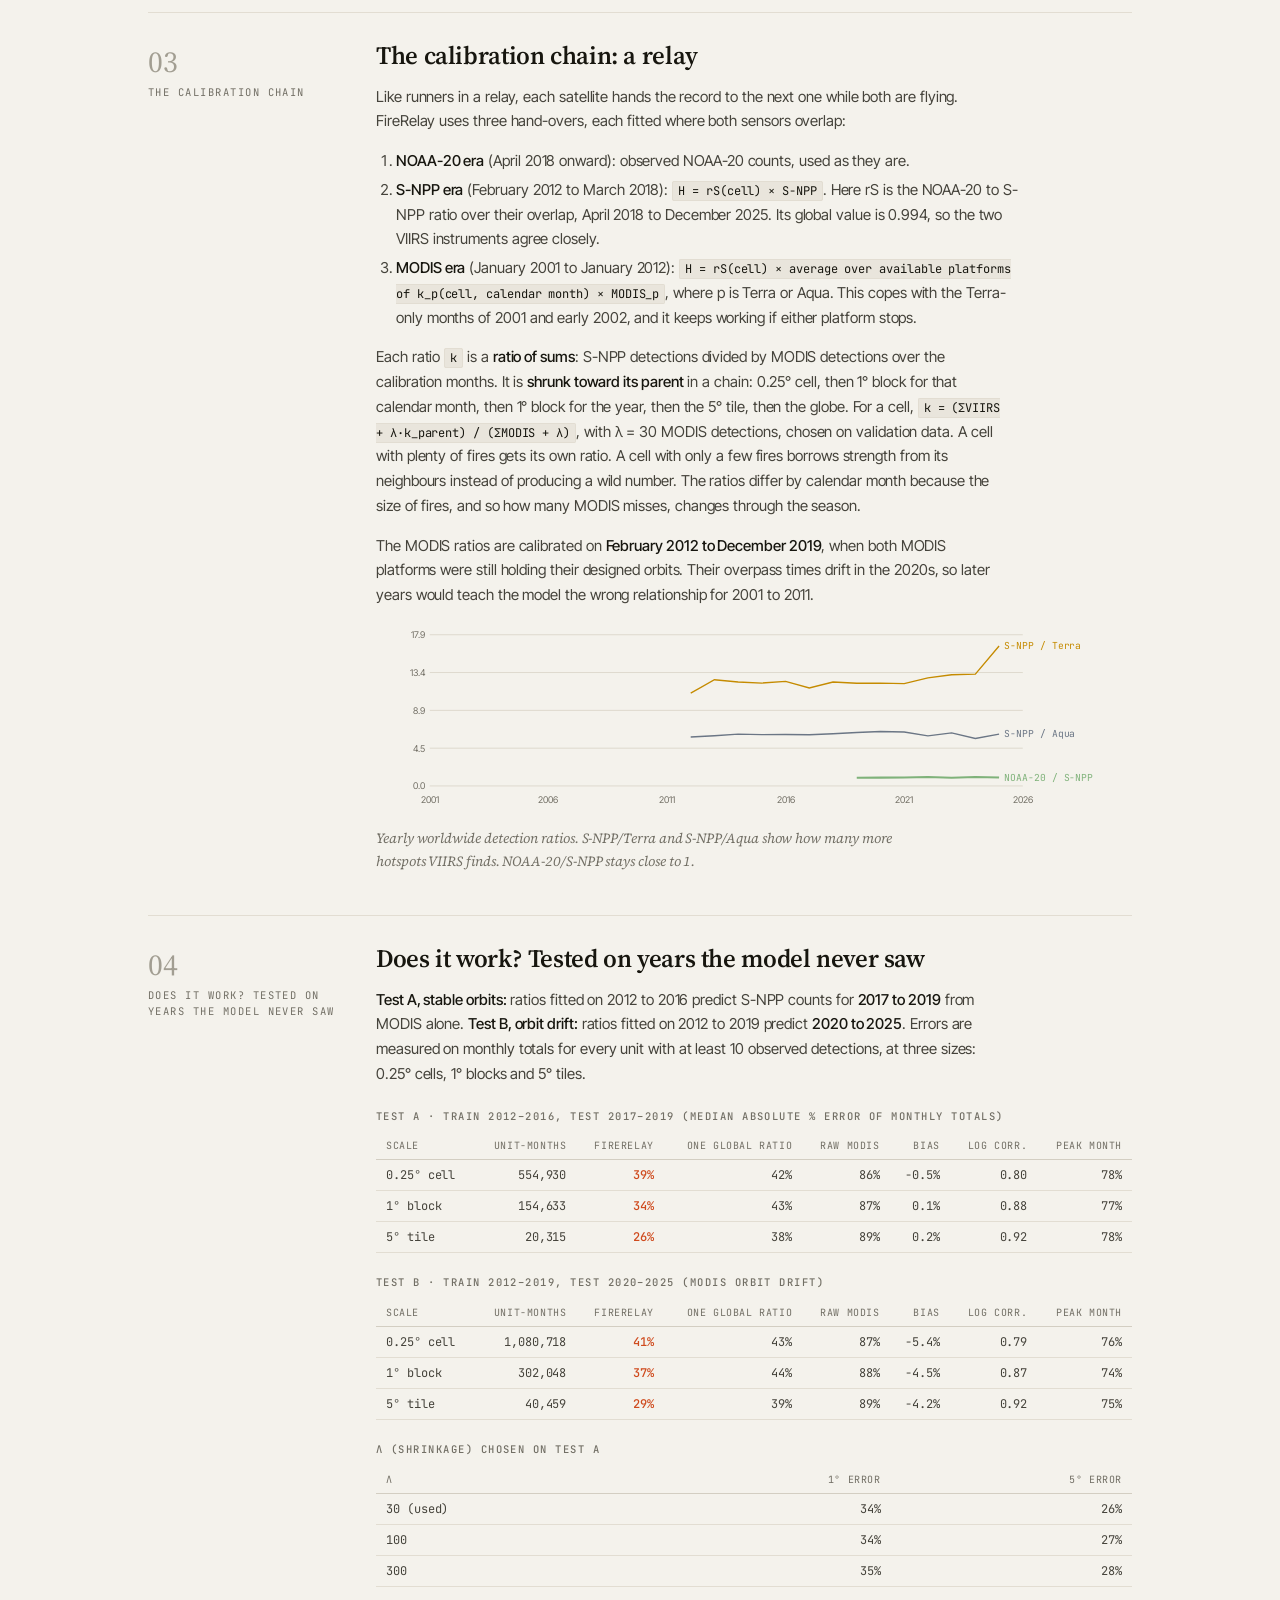
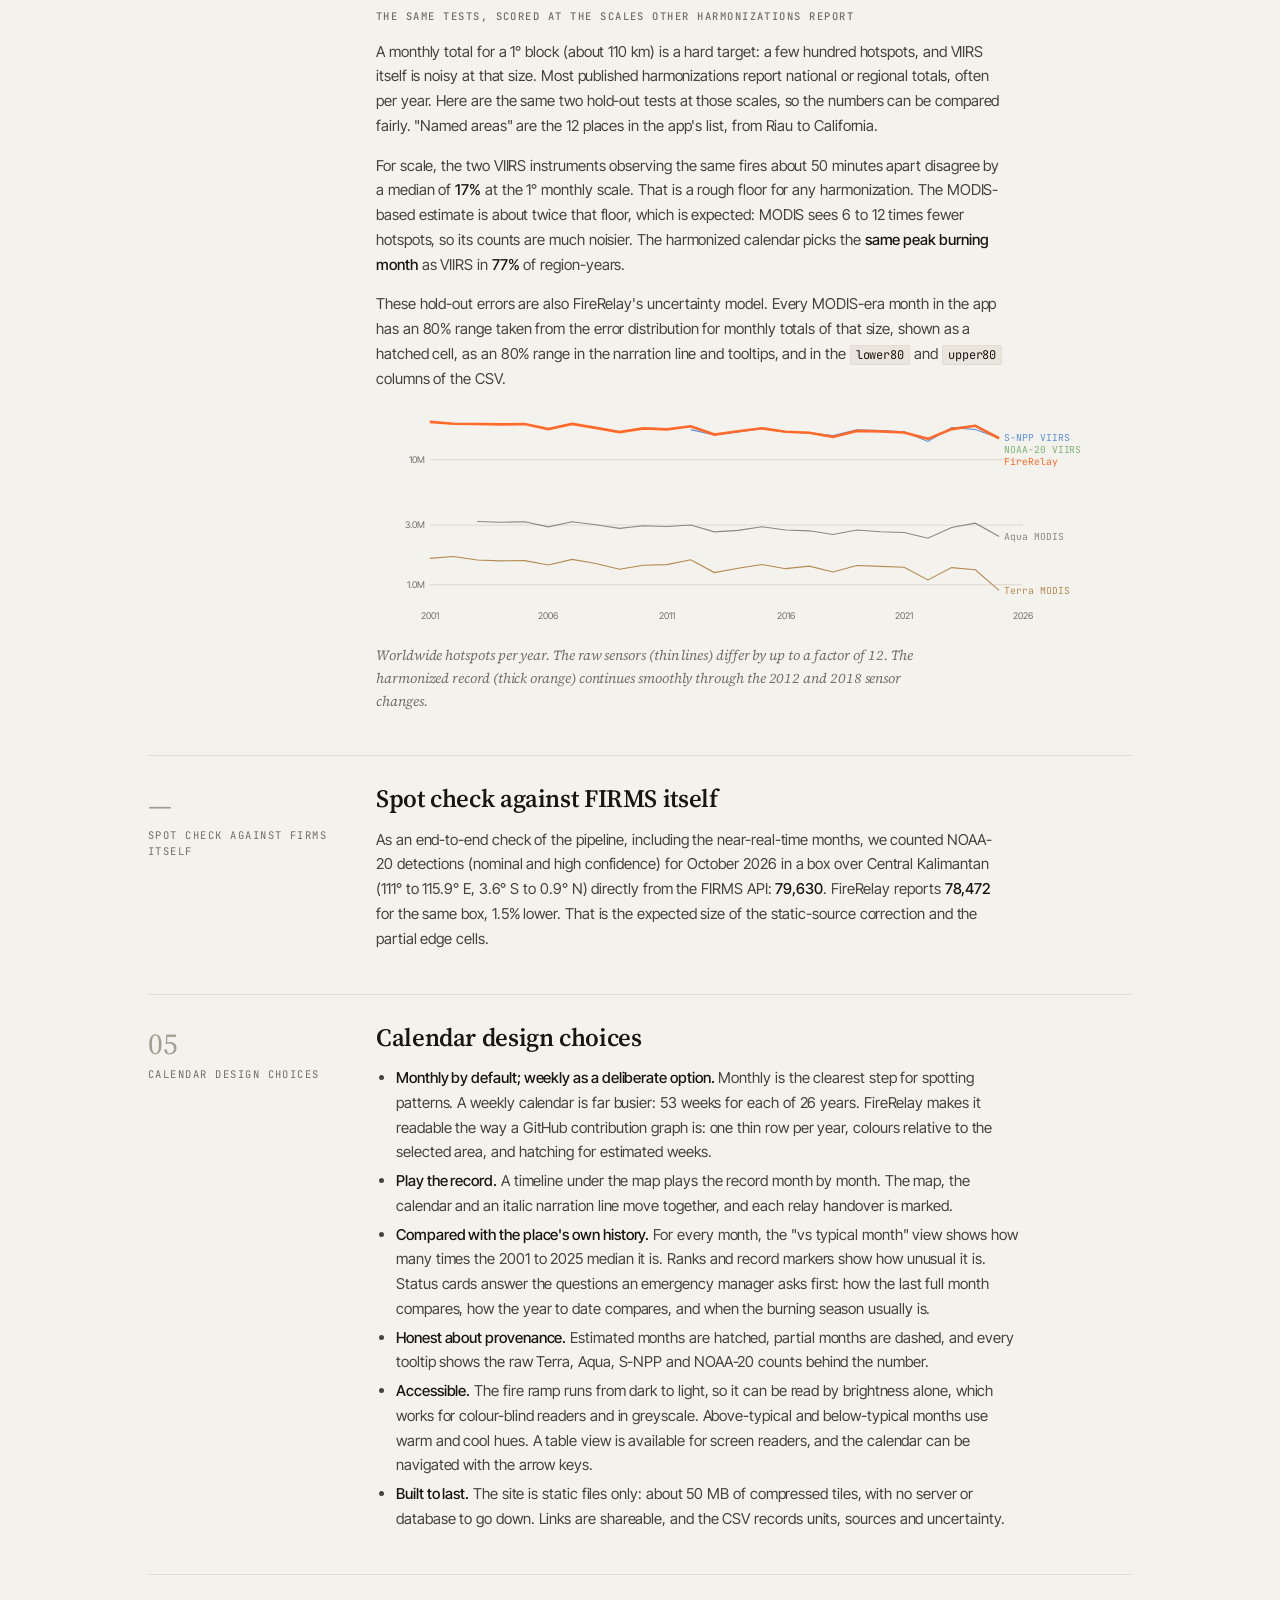
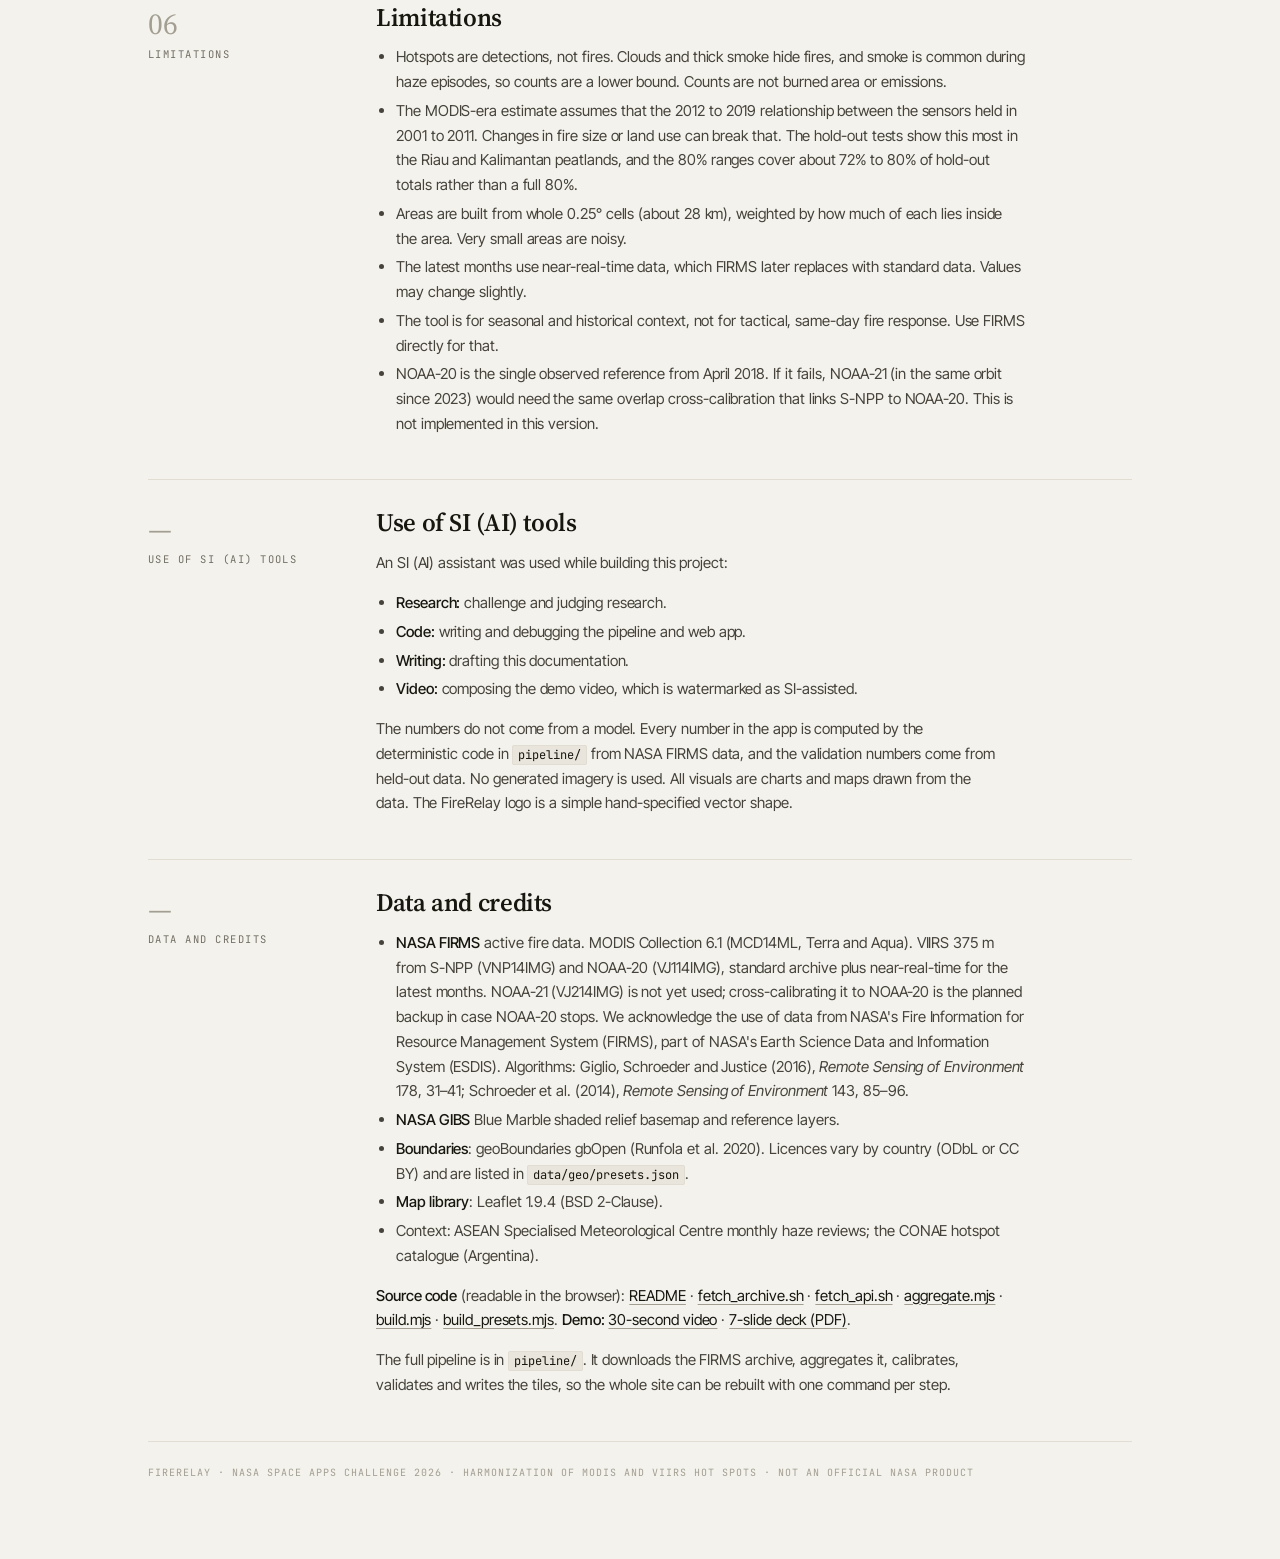
==== commit dc536e8d: "Method: score hold-out tests at block, tile, area and global scales" ====
--- a/web/method.html
+++ b/web/method.html
@@ -75,6 +75,11 @@
   <h2>Does it work? Tested on years the model never saw</h2>
   <p><b>Test A, stable orbits:</b> ratios fitted on 2012 to 2016 predict S-NPP counts for <b>2017 to 2019</b> from MODIS alone. <b>Test B, orbit drift:</b> ratios fitted on 2012 to 2019 predict <b>2020 to 2025</b>. Errors are measured on monthly totals for every unit with at least 10 observed detections, at three sizes: 0.25° cells, 1° blocks and 5° tiles.</p>
   <div id="skill"></div>
+  <h3 class="sub">The same tests, scored at the scales other harmonizations report</h3>
+  <p>A monthly total for a 1° block (about 110 km) is a hard target: a few hundred hotspots, and VIIRS itself is noisy at that size. Most published harmonizations report national or regional totals, often per year. Here are the same two hold-out tests at those scales, so the numbers can be compared fairly. "Named areas" are the 12 places in the app's list, from Riau to California.</p>
+  <div id="scales"></div>
+  <p id="covNote"></p>
+  <p id="regNote"></p>
   <p>For scale, the two VIIRS instruments observing the same fires about 50 minutes apart disagree by a median of <b id="vvBlock"></b> at the 1° monthly scale. That is a rough floor for any harmonization. The MODIS-based estimate is about twice that floor, which is expected: MODIS sees 6 to 12 times fewer hotspots, so its counts are much noisier. The harmonized calendar picks the <b>same peak burning month</b> as VIIRS in <b id="peakPct"></b> of region-years.</p>
   <p>These hold-out errors are also FireRelay's uncertainty model. Every MODIS-era month in the app has an 80% range taken from the error distribution for monthly totals of that size, shown as a hatched cell, as an 80% range in the narration line and tooltips, and in the <code>lower80</code> and <code>upper80</code> columns of the CSV.</p>
   <div class="chart" id="globalChart"></div>
@@ -111,7 +116,7 @@
   <h2>Limitations</h2>
   <ul>
     <li>Hotspots are detections, not fires. Clouds and thick smoke hide fires, and smoke is common during haze episodes, so counts are a lower bound. Counts are not burned area or emissions.</li>
-    <li>The MODIS-era estimate assumes that the 2012 to 2019 relationship between the sensors held in 2001 to 2011. Changes in fire size or land use can break that, which the uncertainty band only partly captures.</li>
+    <li>The MODIS-era estimate assumes that the 2012 to 2019 relationship between the sensors held in 2001 to 2011. Changes in fire size or land use can break that. The hold-out tests show this most in the Riau and Kalimantan peatlands, and the 80% ranges cover about 72% to 80% of hold-out totals rather than a full 80%.</li>
     <li>Areas are built from whole 0.25° cells (about 28 km), weighted by how much of each lies inside the area. Very small areas are noisy.</li>
     <li>The latest months use near-real-time data, which FIRMS later replaces with standard data. Values may change slightly.</li>
     <li>The tool is for seasonal and historical context, not for tactical, same-day fire response. Use FIRMS directly for that.</li>
@@ -160,9 +165,10 @@
 const MON = ['Jan','Feb','Mar','Apr','May','Jun','Jul','Aug','Sep','Oct','Nov','Dec'];
 if (M.lastDate) { const d = new Date(M.lastDate + 'T00:00:00Z'); document.getElementById('built').textContent = `DATA TO ${d.getUTCDate()} ${MON[d.getUTCMonth()].toUpperCase()} ${d.getUTCFullYear()}`; }
 const st = V.stable, dr = V.drift;
+let VS = null; try { VS = await (await fetch('data/validation_scales.json')).json(); } catch {}
 document.getElementById('kpis').innerHTML = `
  <div class="card"><div class="k">Median error, 1° monthly, held-out years</div><div class="v">${pct(st.block.medianAbsPctError.harmonized)}</div><div class="d">vs ${pct(st.block.medianAbsPctError.rawModis)} for raw MODIS and ${pct(st.block.medianAbsPctError.globalRatio)} for one global ratio</div></div>
- <div class="card"><div class="k">Correlation (log counts), 5° monthly</div><div class="v">${st.tile.logCorr.toFixed(2)}</div><div class="d">overall bias ${(100 * st.tile.bias).toFixed(1)}%</div></div>
+ <div class="card"><div class="k">Median error, yearly totals, named areas</div><div class="v">${VS ? pct(VS.testA.region.annual.harmonized) : '–'}</div><div class="d">${VS ? `vs ${pct(VS.testA.region.annual.rawModis)} for raw MODIS · 5° tiles ${pct(VS.testA.tile.annual.harmonized)}` : ''}</div></div>
  <div class="card"><div class="k">Same peak month as VIIRS</div><div class="v">${pct(st.block.peakMonthAgreement)}</div><div class="d">of ${st.block.peakN.toLocaleString()} 1° region-years</div></div>`;
 document.getElementById('kSN').textContent = V.snppToN20.kGlobal.toFixed(3);
 document.getElementById('lam').textContent = V.lambda;
@@ -171,6 +177,14 @@
 try { const s = await (await fetch('data/build_stats.json')).json(); document.getElementById('rowsNote').textContent = `In total ${(s.rows / 1e6).toFixed(0)} million detections were processed, of which ${(s.kept / 1e6).toFixed(0)} million passed the filters.`; } catch {}
 const row = (name, o) => `<tr><td>${name}</td><td>${o.n.toLocaleString()}</td><td class="good">${pct(o.medianAbsPctError.harmonized)}</td><td>${pct(o.medianAbsPctError.globalRatio)}</td><td>${pct(o.medianAbsPctError.rawModis)}</td><td>${(100 * o.bias).toFixed(1)}%</td><td>${o.logCorr.toFixed(2)}</td><td>${pct(o.peakMonthAgreement)}</td></tr>`;
 const tbl = (title, r) => `<h3>${title}</h3><table><thead><tr><th>Scale</th><th>Unit-months</th><th>FireRelay</th><th>One global ratio</th><th>Raw MODIS</th><th>Bias</th><th>Log corr.</th><th>Peak month</th></tr></thead><tbody>${row('0.25° cell', r.cell)}${row('1° block', r.block)}${row('5° tile', r.tile)}</tbody></table>`;
+if (VS) {
+  const r3 = (name, a, b, k) => `<tr><td>${name}</td><td>${a[k].n.toLocaleString()}</td><td class="good">${pct(a[k].harmonized)}</td><td>${pct(a[k].globalRatio)}</td><td>${pct(a[k].rawModis)}</td><td class="good">${pct(b[k].harmonized)}</td><td>${pct(b[k].globalRatio)}</td></tr>`;
+  const A = VS.testA, B = VS.testB;
+  document.getElementById('scales').innerHTML = `<table><thead><tr><th>Unit and period</th><th>Test A n</th><th>FireRelay A</th><th>One ratio A</th><th>Raw MODIS A</th><th>FireRelay B</th><th>One ratio B</th></tr></thead><tbody>${r3('1° block · month', A.block, B.block, 'monthly')}${r3('1° block · year', A.block, B.block, 'annual')}${r3('5° tile · month', A.tile, B.tile, 'monthly')}${r3('5° tile · year', A.tile, B.tile, 'annual')}${r3('Named area · month', A.region, B.region, 'monthly')}${r3('Named area · year', A.region, B.region, 'annual')}${r3('Whole globe · month', A.globe, B.globe, 'monthly')}${r3('Whole globe · year', A.globe, B.globe, 'annual')}</tbody></table>`;
+  document.getElementById('covNote').innerHTML = `<b>Are the 80% ranges honest?</b> In Test A, ${pct(A.block.coverage80)} of 1° monthly totals and ${pct(A.region.coverage80)} of named-area monthly totals fell inside the app's 80% range. In Test B, with MODIS orbit drift, it was ${pct(B.block.coverage80)} and ${pct(B.region.coverage80)}. The ranges are close to right in stable years and somewhat too narrow under drift, so treat them as a lower bound on the uncertainty.`;
+  const rg = A.region.annualSignedErrorByRegion, rgB = B.region.annualSignedErrorByRegion, sg = v => (v > 0 ? '+' : '') + Math.round(100 * v) + '%';
+  document.getElementById('regNote').innerHTML = `<b>Errors are not the same everywhere.</b> Córdoba, Corrientes, Pará and California stay within about 15% in most hold-out years. The Southeast Asian peatlands are harder. Riau is overestimated in every hold-out year (${rg.riau.map(sg).join(', ')} in Test A; up to ${sg(Math.max(...rgB.riau))} in Test B), and Central and West Kalimantan are underestimated in several Test B years (as low as ${sg(Math.min(...rgB['central-kalimantan']))} and ${sg(Math.min(...rgB['west-kalimantan']))}). The sensor ratio there shifts with the fire regime, so the MODIS-era years for these provinces are the least certain part of the record. Indonesia as a whole stays within ${sg(Math.min(...rg.indonesia))} to ${sg(Math.max(...rg.indonesia))} in Test A.`;
+}
 document.getElementById('skill').innerHTML = tbl('Test A · train 2012–2016, test 2017–2019 (median absolute % error of monthly totals)', st) + tbl('Test B · train 2012–2019, test 2020–2025 (MODIS orbit drift)', dr) +
   `<h3>λ (shrinkage) chosen on Test A</h3><table><thead><tr><th>λ</th><th>1° error</th><th>5° error</th></tr></thead><tbody>${Object.entries(V.lambdaSweep).map(([l, r]) => `<tr><td>${l}${+l === V.lambda ? ' (used)' : ''}</td><td>${pct(r.block.medianAbsPctError.harmonized)}</td><td>${pct(r.tile.medianAbsPctError.harmonized)}</td></tr>`).join('')}</tbody></table>`;
 // charts
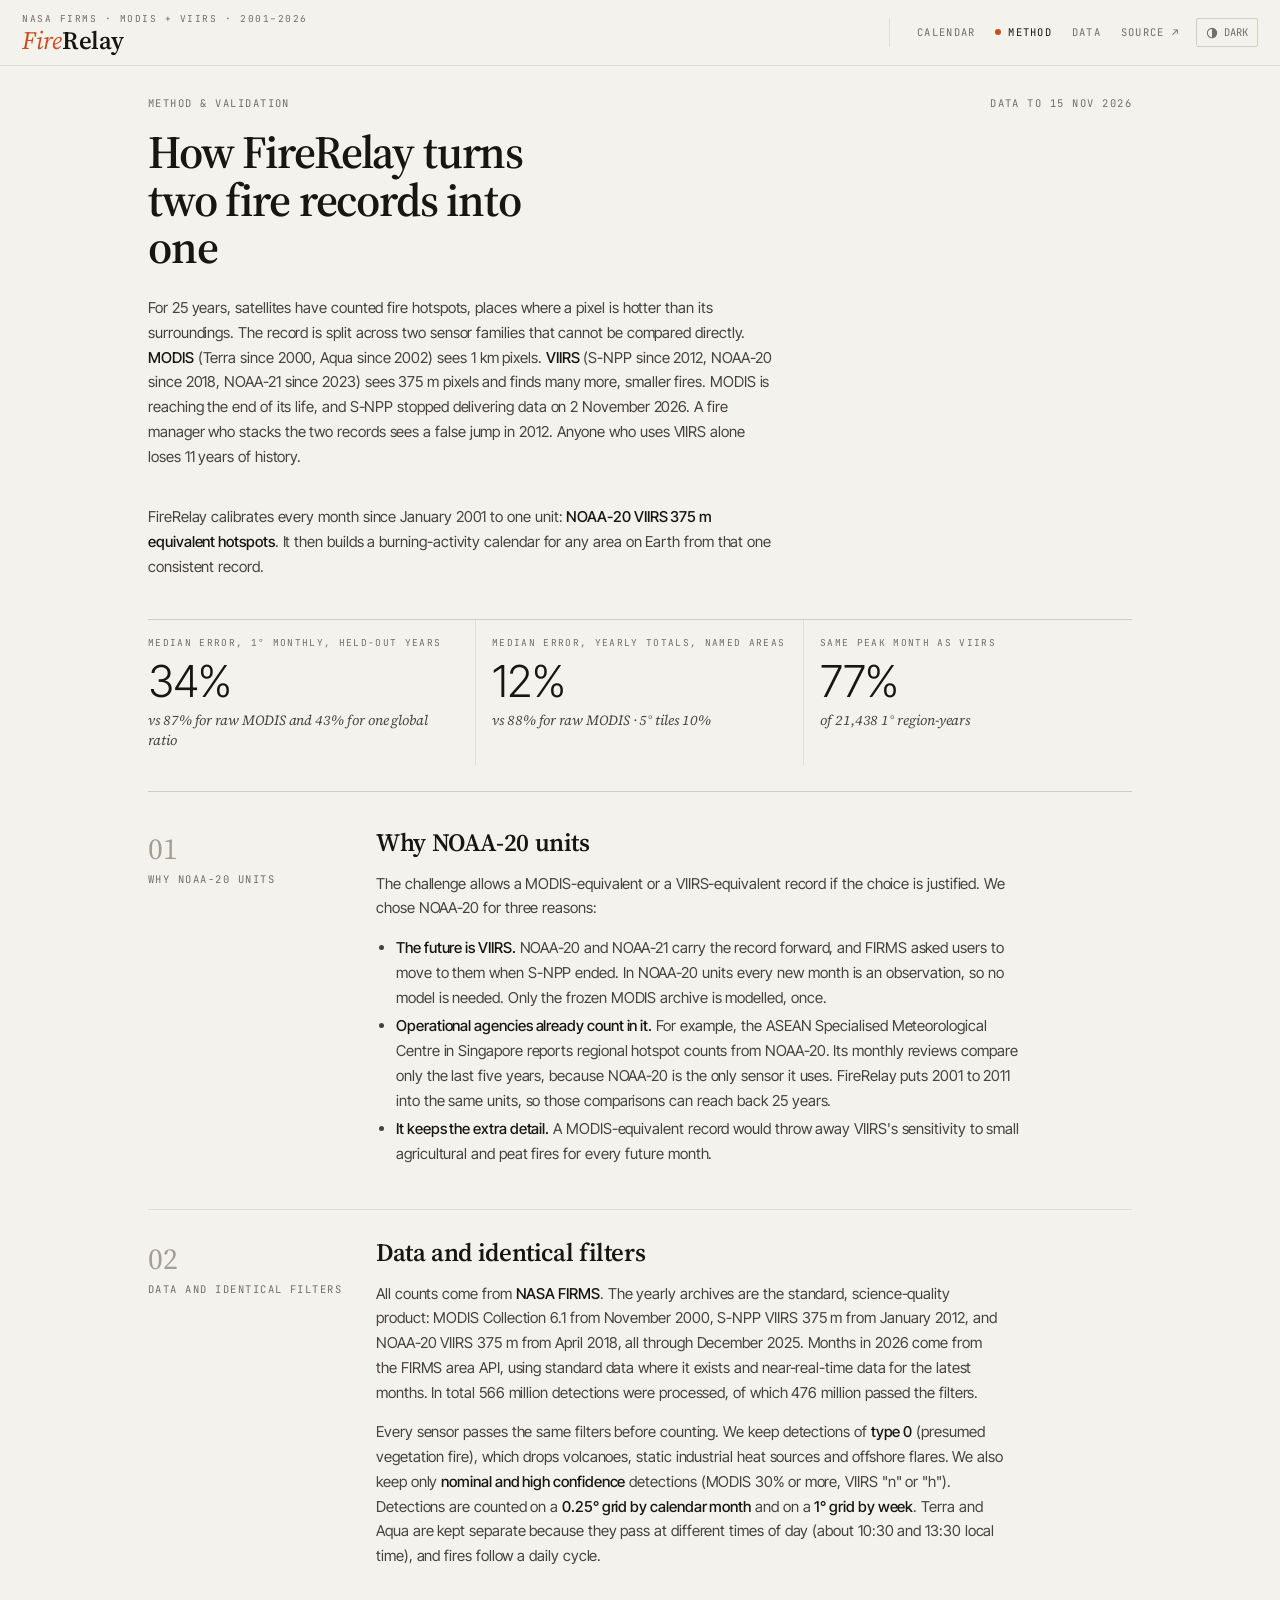
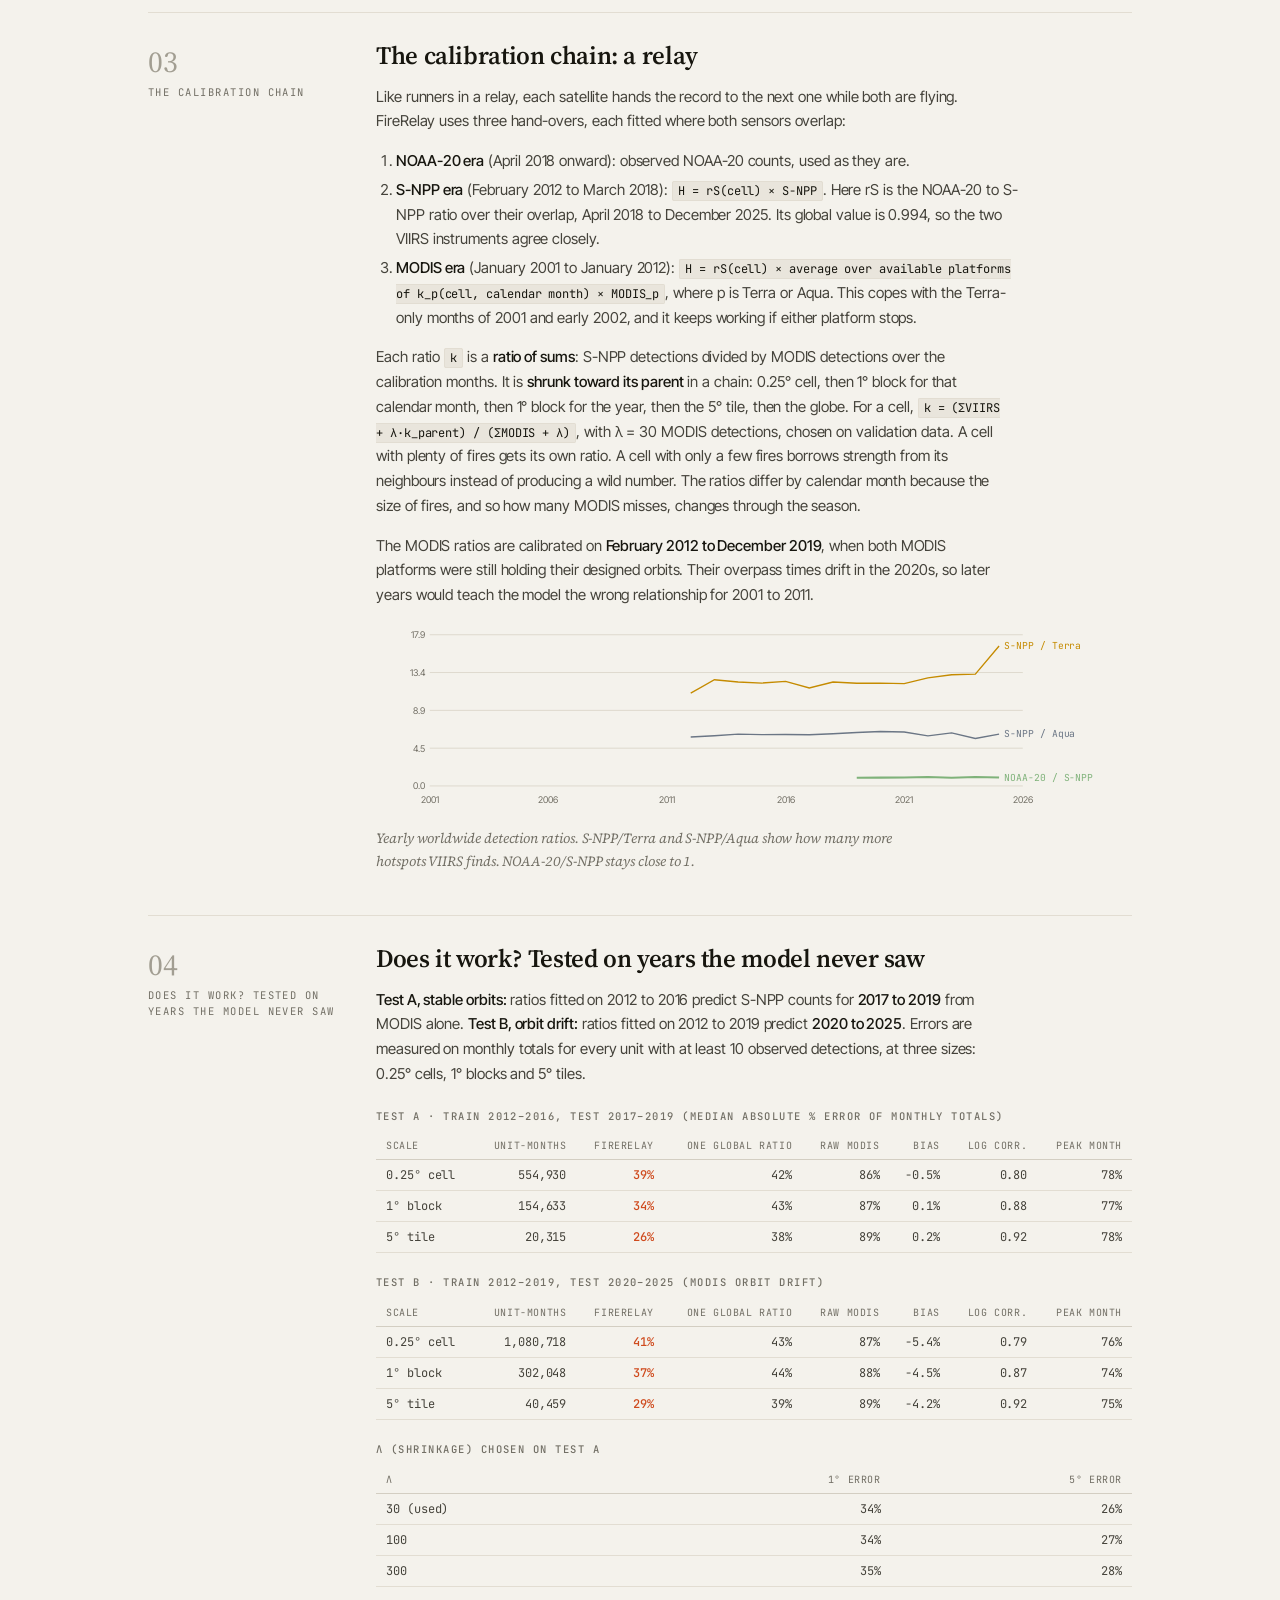
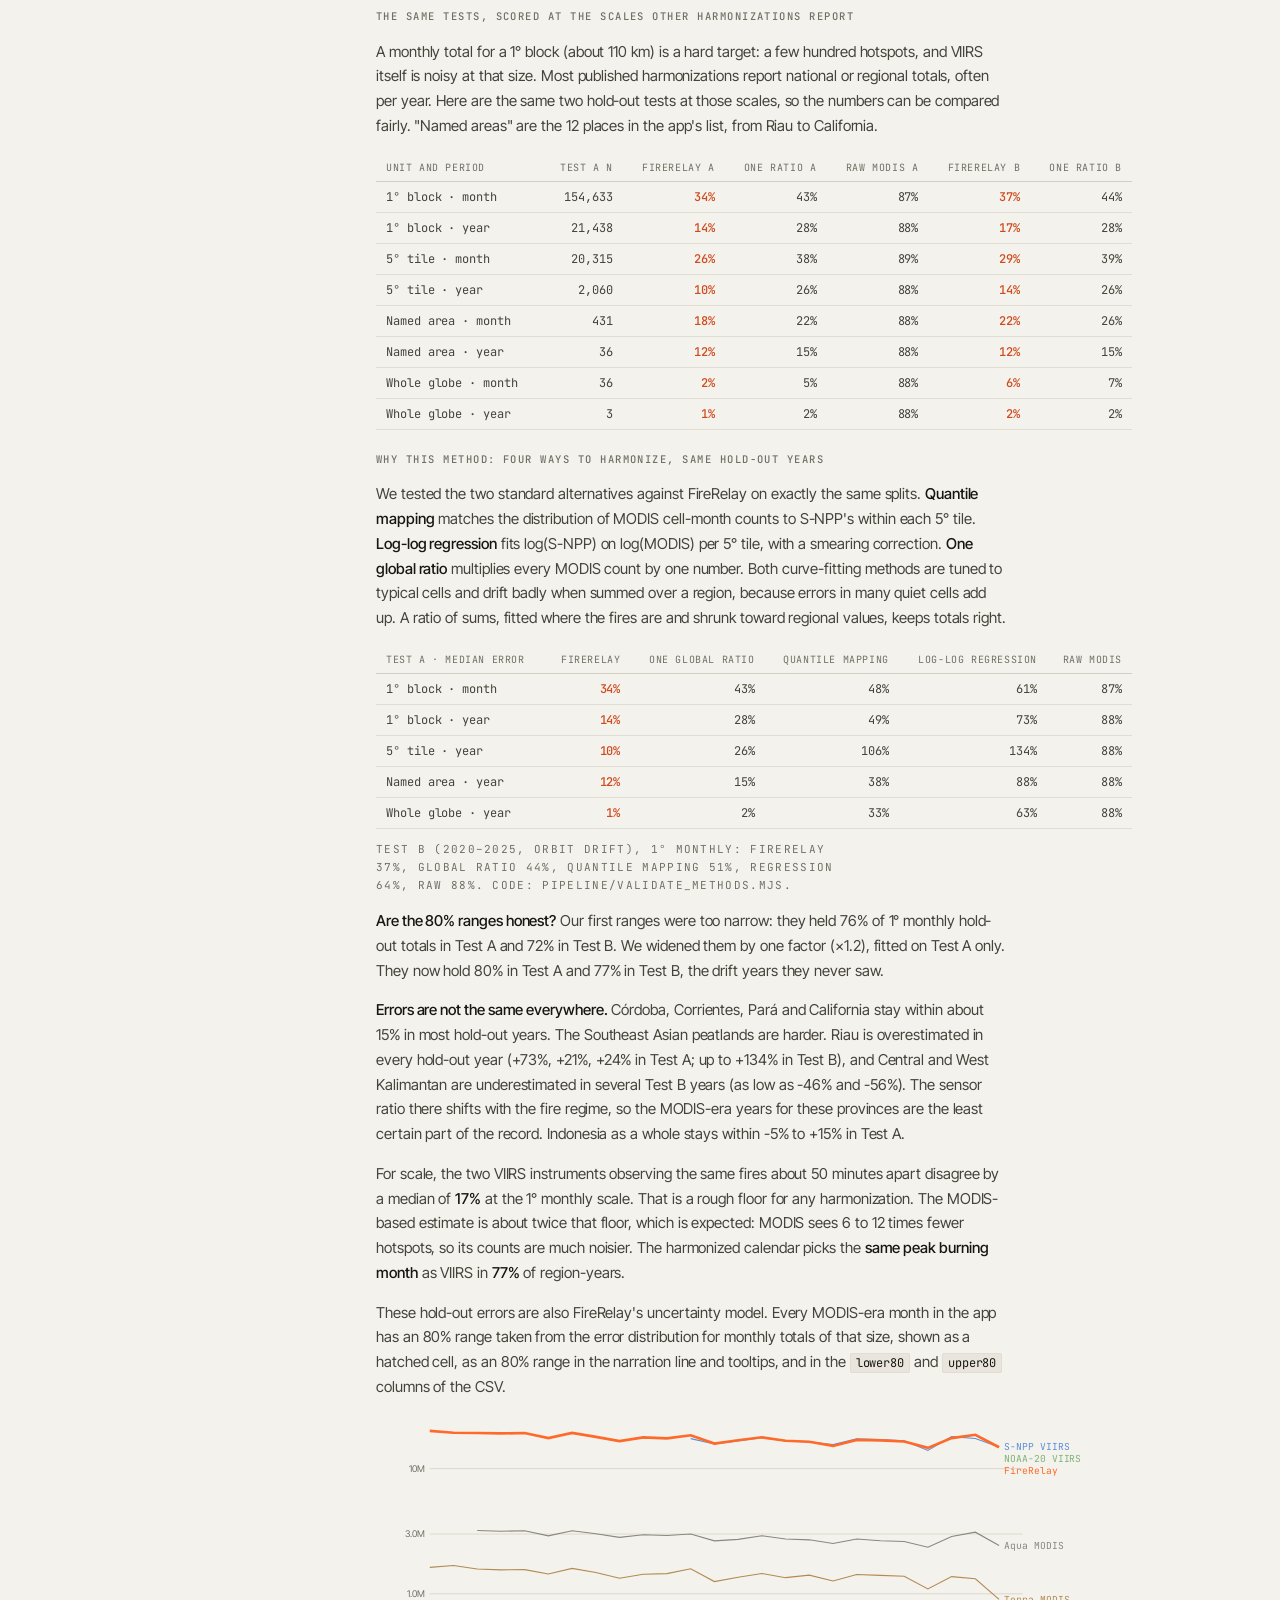
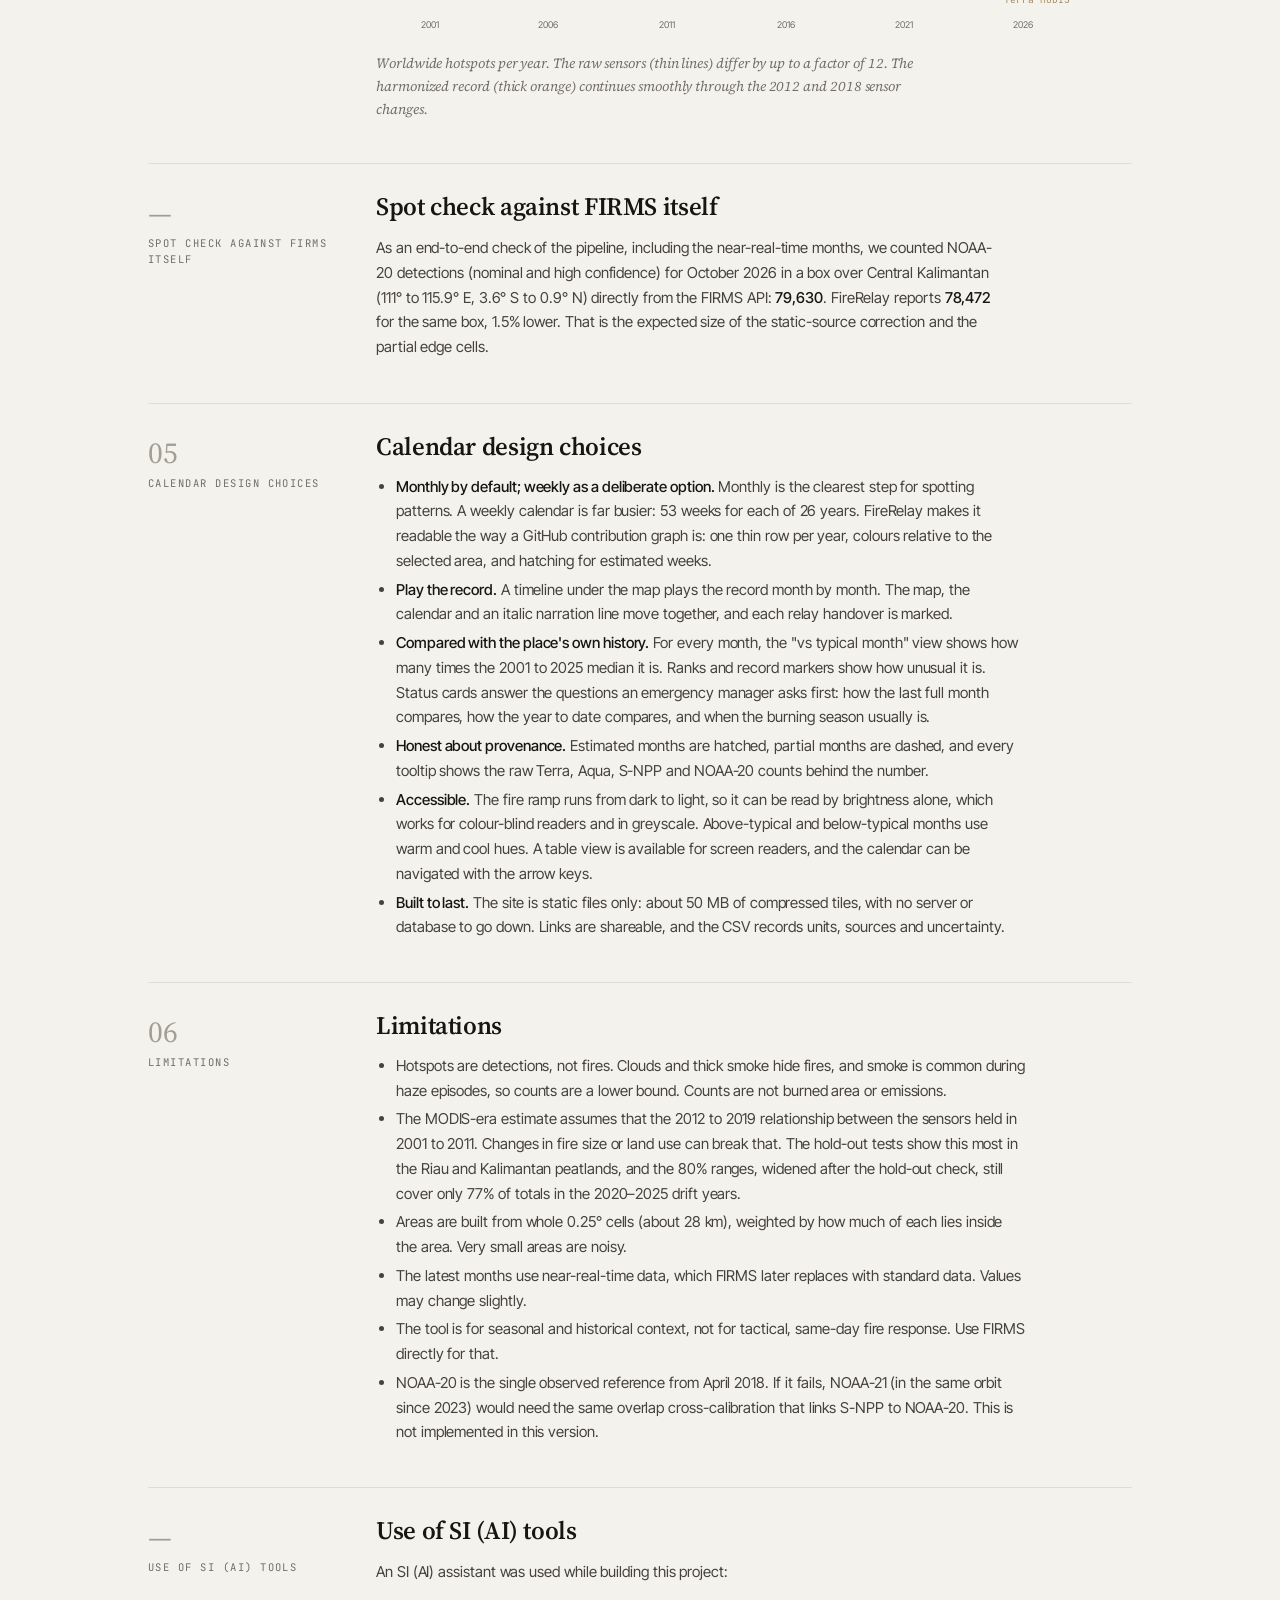
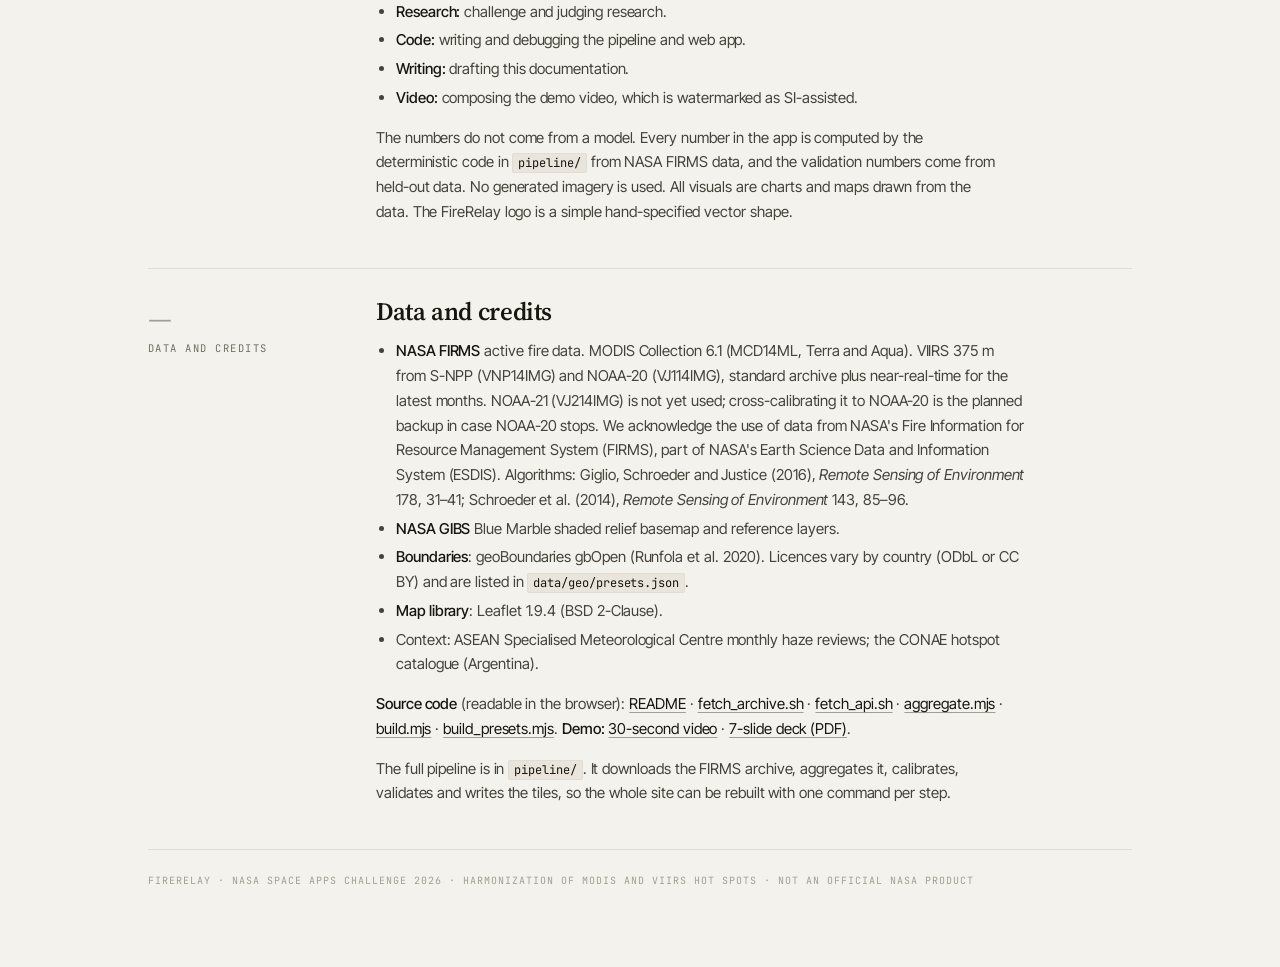
==== commit 399d58ea: "Per-area measured error, naive-stitch check, outlook; method contest" ====
--- a/web/method.html
+++ b/web/method.html
@@ -78,6 +78,9 @@
   <h3 class="sub">The same tests, scored at the scales other harmonizations report</h3>
   <p>A monthly total for a 1° block (about 110 km) is a hard target: a few hundred hotspots, and VIIRS itself is noisy at that size. Most published harmonizations report national or regional totals, often per year. Here are the same two hold-out tests at those scales, so the numbers can be compared fairly. "Named areas" are the 12 places in the app's list, from Riau to California.</p>
   <div id="scales"></div>
+  <h3 class="sub">Why this method: four ways to harmonize, same hold-out years</h3>
+  <p>We tested the two standard alternatives against FireRelay on exactly the same splits. <b>Quantile mapping</b> matches the distribution of MODIS cell-month counts to S-NPP's within each 5° tile. <b>Log-log regression</b> fits log(S-NPP) on log(MODIS) per 5° tile, with a smearing correction. <b>One global ratio</b> multiplies every MODIS count by one number. Both curve-fitting methods are tuned to typical cells and drift badly when summed over a region, because errors in many quiet cells add up. A ratio of sums, fitted where the fires are and shrunk toward regional values, keeps totals right.</p>
+  <div id="contest"></div>
   <p id="covNote"></p>
   <p id="regNote"></p>
   <p>For scale, the two VIIRS instruments observing the same fires about 50 minutes apart disagree by a median of <b id="vvBlock"></b> at the 1° monthly scale. That is a rough floor for any harmonization. The MODIS-based estimate is about twice that floor, which is expected: MODIS sees 6 to 12 times fewer hotspots, so its counts are much noisier. The harmonized calendar picks the <b>same peak burning month</b> as VIIRS in <b id="peakPct"></b> of region-years.</p>
@@ -116,7 +119,7 @@
   <h2>Limitations</h2>
   <ul>
     <li>Hotspots are detections, not fires. Clouds and thick smoke hide fires, and smoke is common during haze episodes, so counts are a lower bound. Counts are not burned area or emissions.</li>
-    <li>The MODIS-era estimate assumes that the 2012 to 2019 relationship between the sensors held in 2001 to 2011. Changes in fire size or land use can break that. The hold-out tests show this most in the Riau and Kalimantan peatlands, and the 80% ranges cover about 72% to 80% of hold-out totals rather than a full 80%.</li>
+    <li>The MODIS-era estimate assumes that the 2012 to 2019 relationship between the sensors held in 2001 to 2011. Changes in fire size or land use can break that. The hold-out tests show this most in the Riau and Kalimantan peatlands, and the 80% ranges, widened after the hold-out check, still cover only 77% of totals in the 2020–2025 drift years.</li>
     <li>Areas are built from whole 0.25° cells (about 28 km), weighted by how much of each lies inside the area. Very small areas are noisy.</li>
     <li>The latest months use near-real-time data, which FIRMS later replaces with standard data. Values may change slightly.</li>
     <li>The tool is for seasonal and historical context, not for tactical, same-day fire response. Use FIRMS directly for that.</li>
@@ -177,11 +180,15 @@
 try { const s = await (await fetch('data/build_stats.json')).json(); document.getElementById('rowsNote').textContent = `In total ${(s.rows / 1e6).toFixed(0)} million detections were processed, of which ${(s.kept / 1e6).toFixed(0)} million passed the filters.`; } catch {}
 const row = (name, o) => `<tr><td>${name}</td><td>${o.n.toLocaleString()}</td><td class="good">${pct(o.medianAbsPctError.harmonized)}</td><td>${pct(o.medianAbsPctError.globalRatio)}</td><td>${pct(o.medianAbsPctError.rawModis)}</td><td>${(100 * o.bias).toFixed(1)}%</td><td>${o.logCorr.toFixed(2)}</td><td>${pct(o.peakMonthAgreement)}</td></tr>`;
 const tbl = (title, r) => `<h3>${title}</h3><table><thead><tr><th>Scale</th><th>Unit-months</th><th>FireRelay</th><th>One global ratio</th><th>Raw MODIS</th><th>Bias</th><th>Log corr.</th><th>Peak month</th></tr></thead><tbody>${row('0.25° cell', r.cell)}${row('1° block', r.block)}${row('5° tile', r.tile)}</tbody></table>`;
+try { const VM = await (await fetch('data/validation_methods.json')).json(); const MT = [['fire', 'FireRelay'], ['glob', 'One global ratio'], ['qm', 'Quantile mapping'], ['lr', 'Log-log regression'], ['raw', 'Raw MODIS']];
+  const cellv = (t, u, k, per) => pct(VM[t][u][per][k]); const rows = [['1° block · month', 'block', 'monthly'], ['1° block · year', 'block', 'annual'], ['5° tile · year', 'tile', 'annual'], ['Named area · year', 'region', 'annual'], ['Whole globe · year', 'globe', 'annual']];
+  document.getElementById('contest').innerHTML = `<table><thead><tr><th>Test A · median error</th>${MT.map(([k, n]) => `<th>${n}</th>`).join('')}</tr></thead><tbody>${rows.map(([lab, u, per]) => `<tr><td>${lab}</td>${MT.map(([k]) => `<td${k === 'fire' ? ' class="good"' : ''}>${cellv('testA', u, k, per)}</td>`).join('')}</tr>`).join('')}</tbody></table><p class="mono" style="font-size:11px;color:var(--ink3)">Test B (2020–2025, orbit drift), 1° monthly: FireRelay ${pct(VM.testB.block.monthly.fire)}, global ratio ${pct(VM.testB.block.monthly.glob)}, quantile mapping ${pct(VM.testB.block.monthly.qm)}, regression ${pct(VM.testB.block.monthly.lr)}, raw ${pct(VM.testB.block.monthly.raw)}. Code: pipeline/validate_methods.mjs.</p>`;
+  window.__VM = VM; } catch (e) {}
 if (VS) {
   const r3 = (name, a, b, k) => `<tr><td>${name}</td><td>${a[k].n.toLocaleString()}</td><td class="good">${pct(a[k].harmonized)}</td><td>${pct(a[k].globalRatio)}</td><td>${pct(a[k].rawModis)}</td><td class="good">${pct(b[k].harmonized)}</td><td>${pct(b[k].globalRatio)}</td></tr>`;
   const A = VS.testA, B = VS.testB;
   document.getElementById('scales').innerHTML = `<table><thead><tr><th>Unit and period</th><th>Test A n</th><th>FireRelay A</th><th>One ratio A</th><th>Raw MODIS A</th><th>FireRelay B</th><th>One ratio B</th></tr></thead><tbody>${r3('1° block · month', A.block, B.block, 'monthly')}${r3('1° block · year', A.block, B.block, 'annual')}${r3('5° tile · month', A.tile, B.tile, 'monthly')}${r3('5° tile · year', A.tile, B.tile, 'annual')}${r3('Named area · month', A.region, B.region, 'monthly')}${r3('Named area · year', A.region, B.region, 'annual')}${r3('Whole globe · month', A.globe, B.globe, 'monthly')}${r3('Whole globe · year', A.globe, B.globe, 'annual')}</tbody></table>`;
-  document.getElementById('covNote').innerHTML = `<b>Are the 80% ranges honest?</b> In Test A, ${pct(A.block.coverage80)} of 1° monthly totals and ${pct(A.region.coverage80)} of named-area monthly totals fell inside the app's 80% range. In Test B, with MODIS orbit drift, it was ${pct(B.block.coverage80)} and ${pct(B.region.coverage80)}. The ranges are close to right in stable years and somewhat too narrow under drift, so treat them as a lower bound on the uncertainty.`;
+  const VMc = window.__VM && window.__VM.coverage; document.getElementById('covNote').innerHTML = VMc ? `<b>Are the 80% ranges honest?</b> Our first ranges were too narrow: they held ${pct(VMc.before.A)} of 1° monthly hold-out totals in Test A and ${pct(VMc.before.B)} in Test B. We widened them by one factor (×${window.__VM.rangeScale}), fitted on Test A only. They now hold ${pct(VMc.after.A)} in Test A and ${pct(VMc.after.B)} in Test B, the drift years they never saw.` : `<b>Are the 80% ranges honest?</b> In Test A, ${pct(A.block.coverage80)} of 1° monthly totals and ${pct(A.region.coverage80)} of named-area monthly totals fell inside the app's 80% range. In Test B, with MODIS orbit drift, it was ${pct(B.block.coverage80)} and ${pct(B.region.coverage80)}. The ranges are close to right in stable years and somewhat too narrow under drift, so treat them as a lower bound on the uncertainty.`;
   const rg = A.region.annualSignedErrorByRegion, rgB = B.region.annualSignedErrorByRegion, sg = v => (v > 0 ? '+' : '') + Math.round(100 * v) + '%';
   document.getElementById('regNote').innerHTML = `<b>Errors are not the same everywhere.</b> Córdoba, Corrientes, Pará and California stay within about 15% in most hold-out years. The Southeast Asian peatlands are harder. Riau is overestimated in every hold-out year (${rg.riau.map(sg).join(', ')} in Test A; up to ${sg(Math.max(...rgB.riau))} in Test B), and Central and West Kalimantan are underestimated in several Test B years (as low as ${sg(Math.min(...rgB['central-kalimantan']))} and ${sg(Math.min(...rgB['west-kalimantan']))}). The sensor ratio there shifts with the fire regime, so the MODIS-era years for these provinces are the least certain part of the record. Indonesia as a whole stays within ${sg(Math.min(...rg.indonesia))} to ${sg(Math.max(...rg.indonesia))} in Test A.`;
 }
--- a/web/style.css
+++ b/web/style.css
@@ -295,3 +295,13 @@
 .tl-val{white-space:nowrap}.cmp{white-space:nowrap}
 @media (max-width:1100px), (max-height:600px){.tl{grid-template-columns:60px 1fr 270px}}
 @media (max-width:760px){.tl{grid-template-columns:52px 1fr}}
+
+.checks{display:grid;grid-template-columns:repeat(3,1fr);border-top:1px solid var(--line);border-bottom:1px solid var(--rule);margin:14px 0 4px}
+.chk{padding:10px 10px 10px 0;border-right:1px solid var(--rule);min-width:0}
+.chk+.chk{padding-left:12px}.chk:last-child{border-right:0}
+.chk .ck{font-size:9px;letter-spacing:.14em;color:var(--ink3)}
+.chk .cv{font-family:var(--sans);font-weight:300;font-size:22px;letter-spacing:-.01em;margin-top:6px;white-space:nowrap;font-variant-numeric:tabular-nums}
+.chk .cv em{font-style:normal;color:var(--ember)}
+.chk .cd{font-family:var(--serif);font-style:italic;font-size:12.5px;line-height:1.35;color:var(--ink2);margin-top:5px}
+@media (max-width:420px){.checks{grid-template-columns:1fr}.chk{border-right:0;border-bottom:1px solid var(--rule);padding-left:0!important}}
+.chk .cv{font-size:clamp(15px,1.3vw,21px);white-space:normal;overflow-wrap:anywhere}
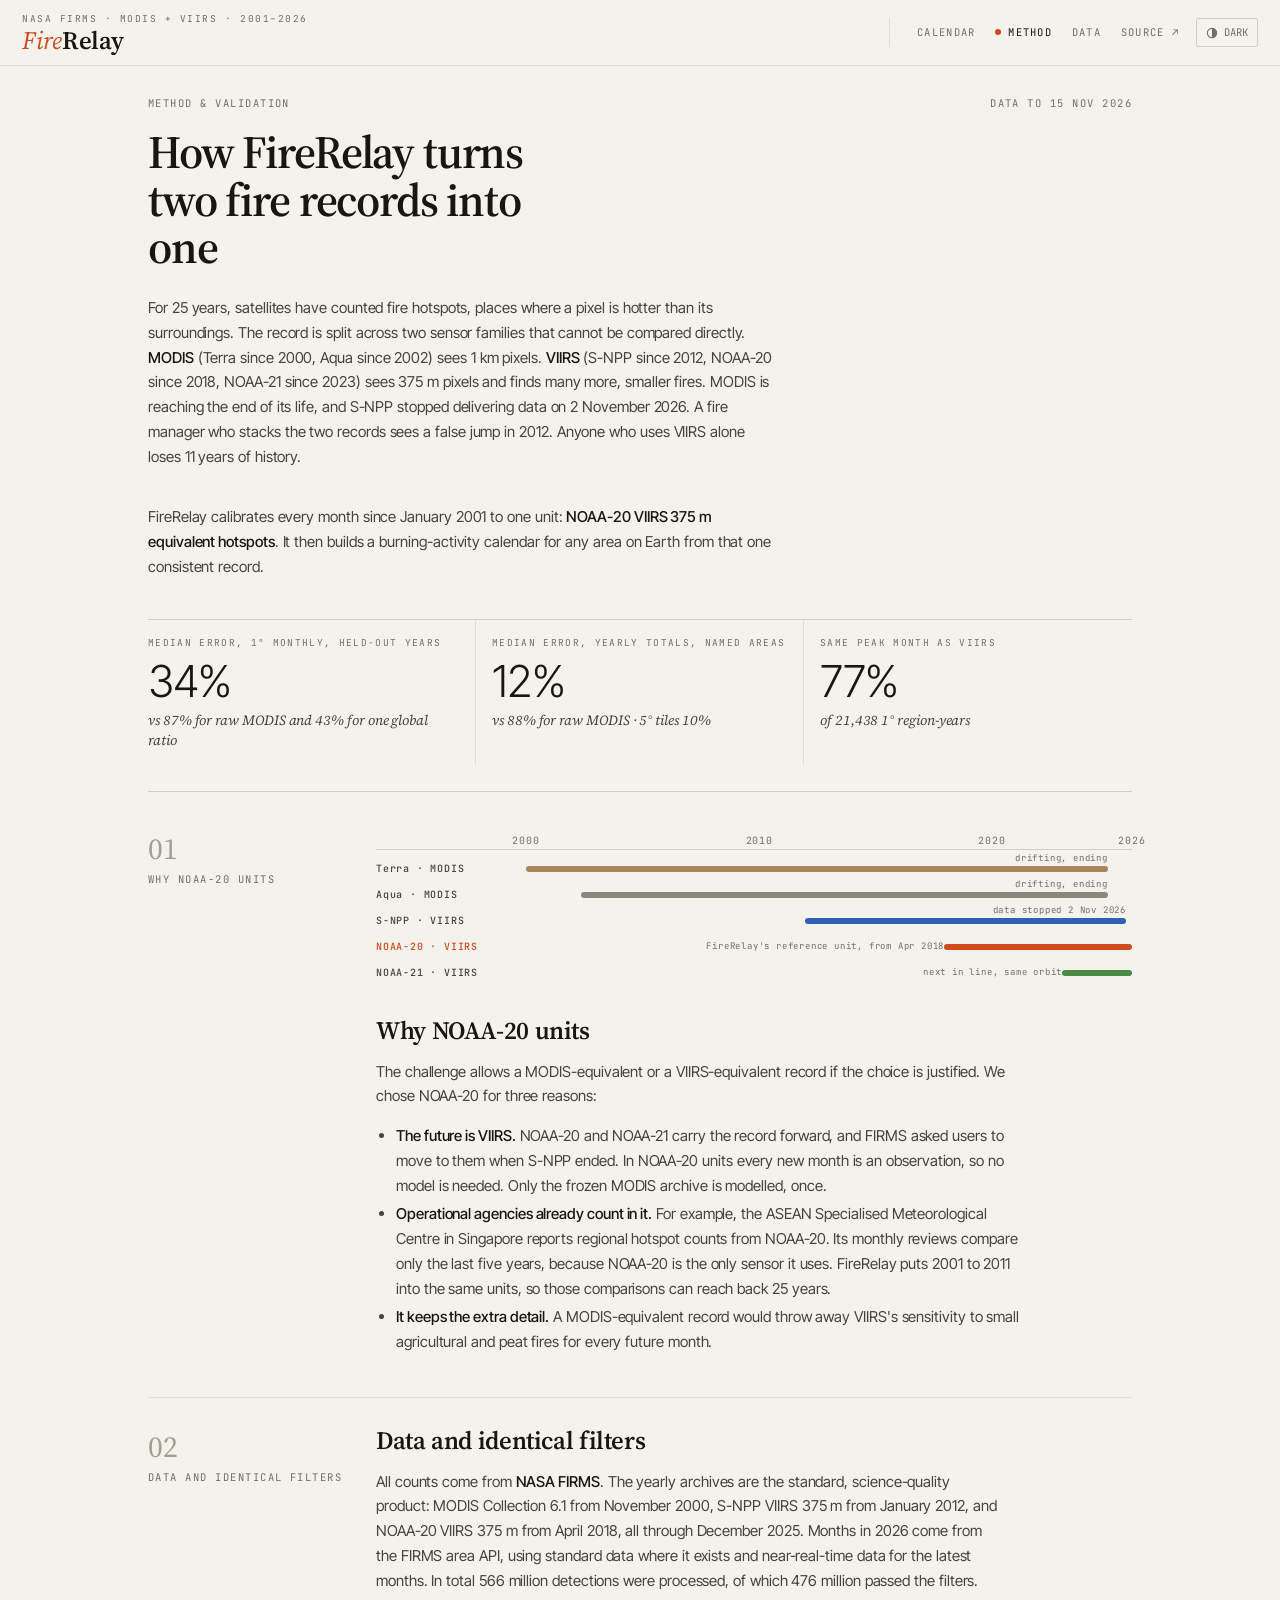
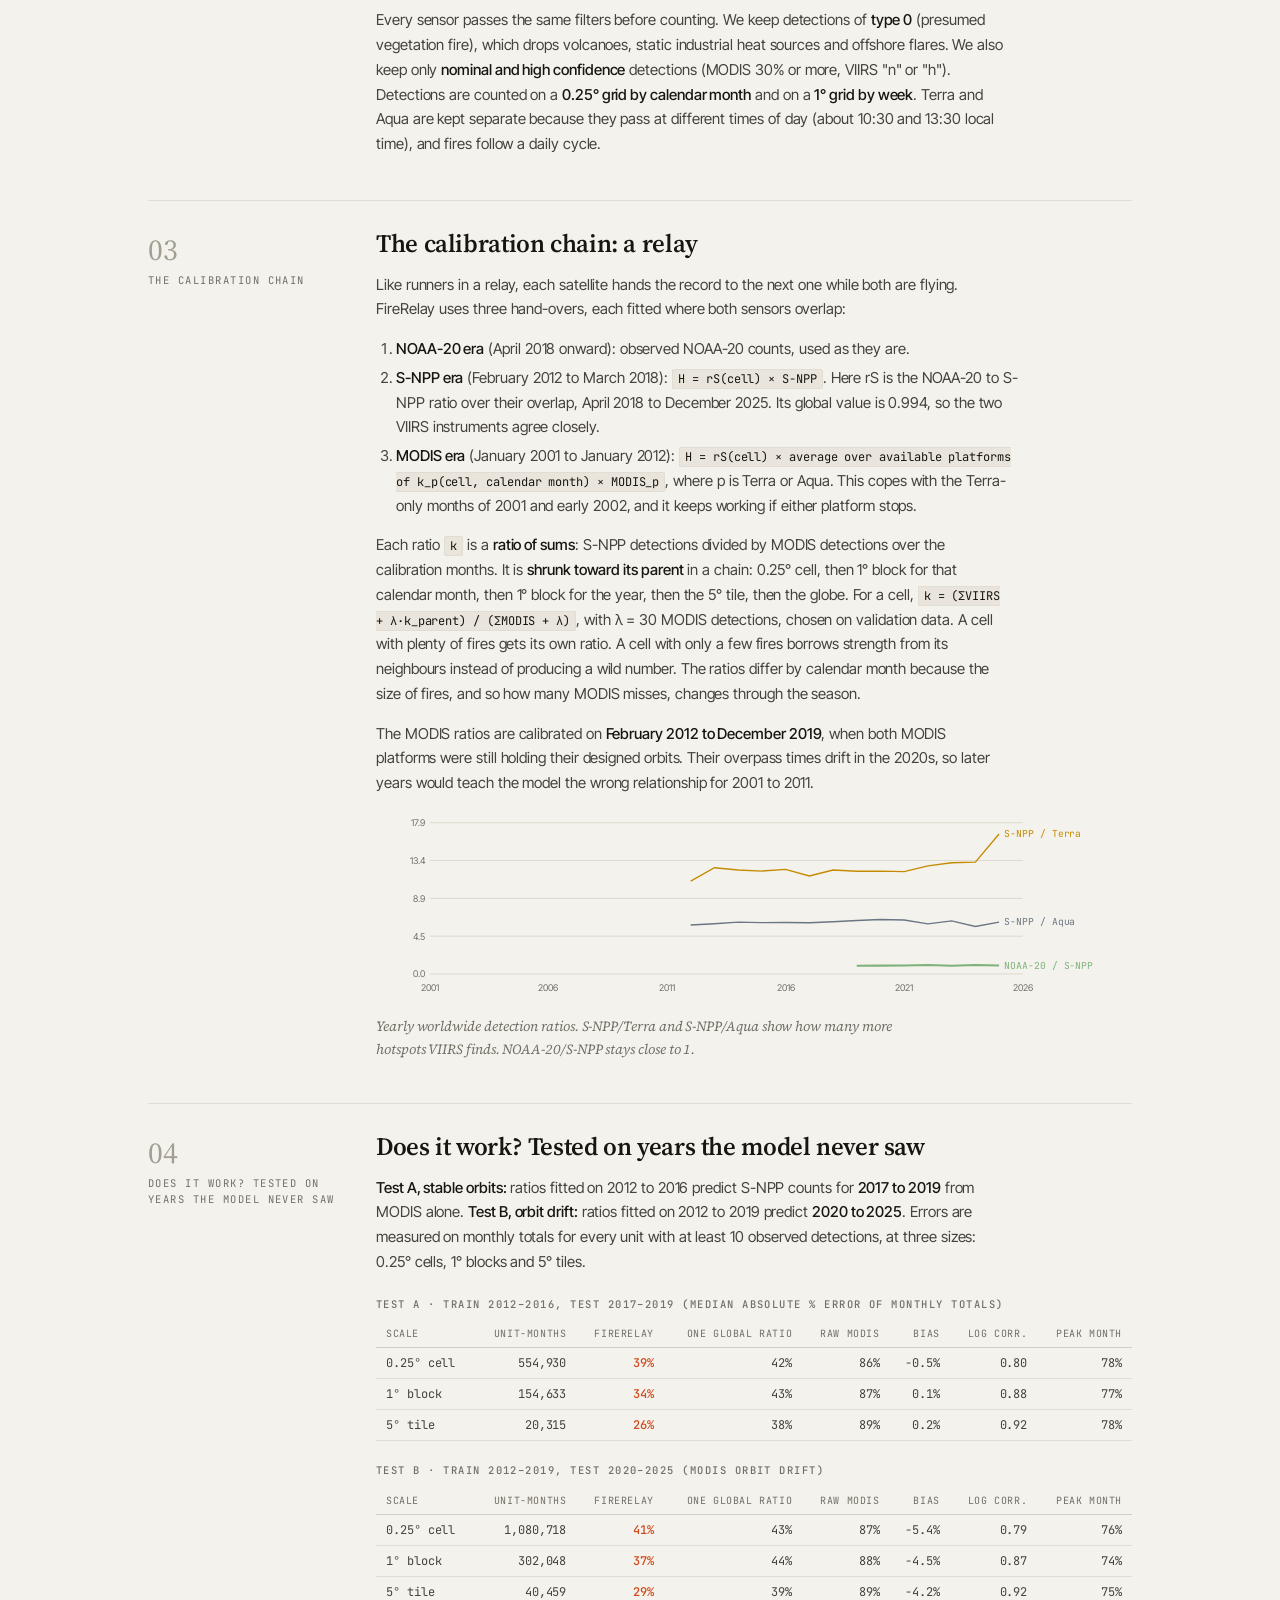
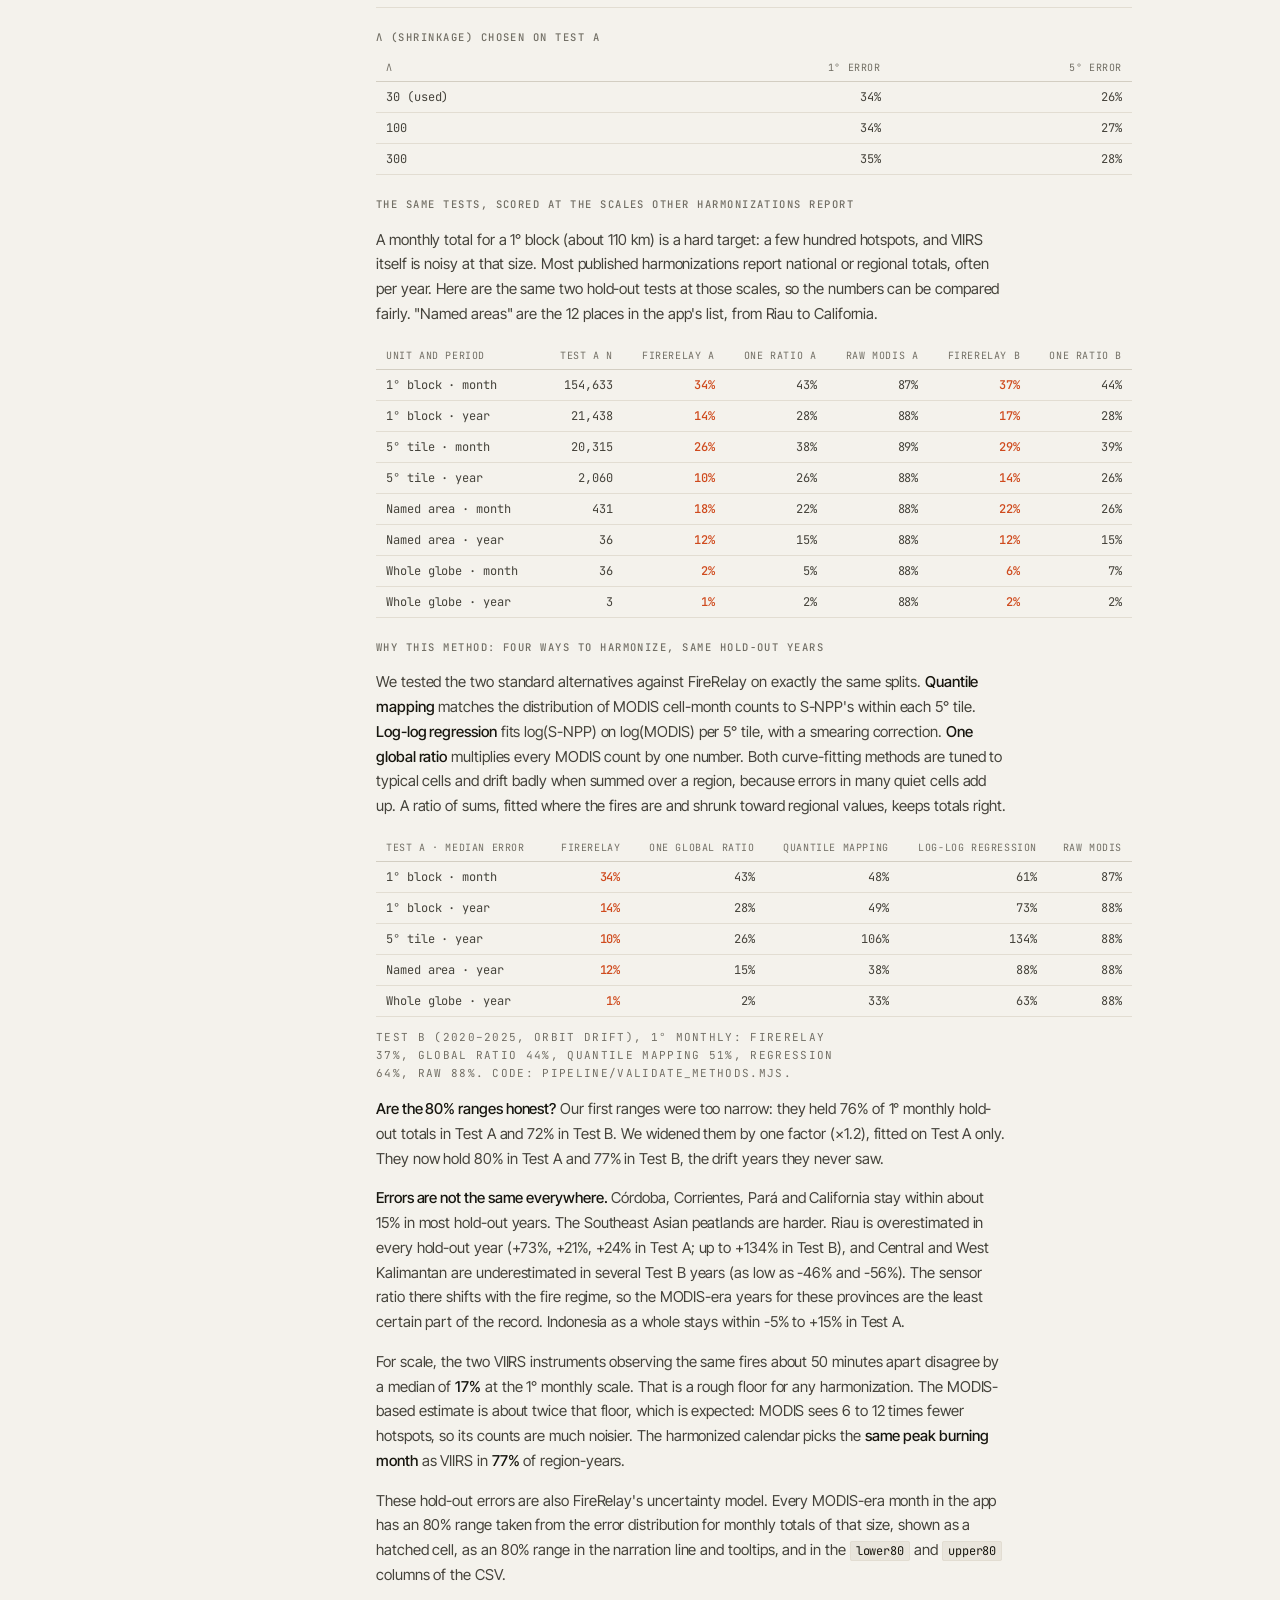
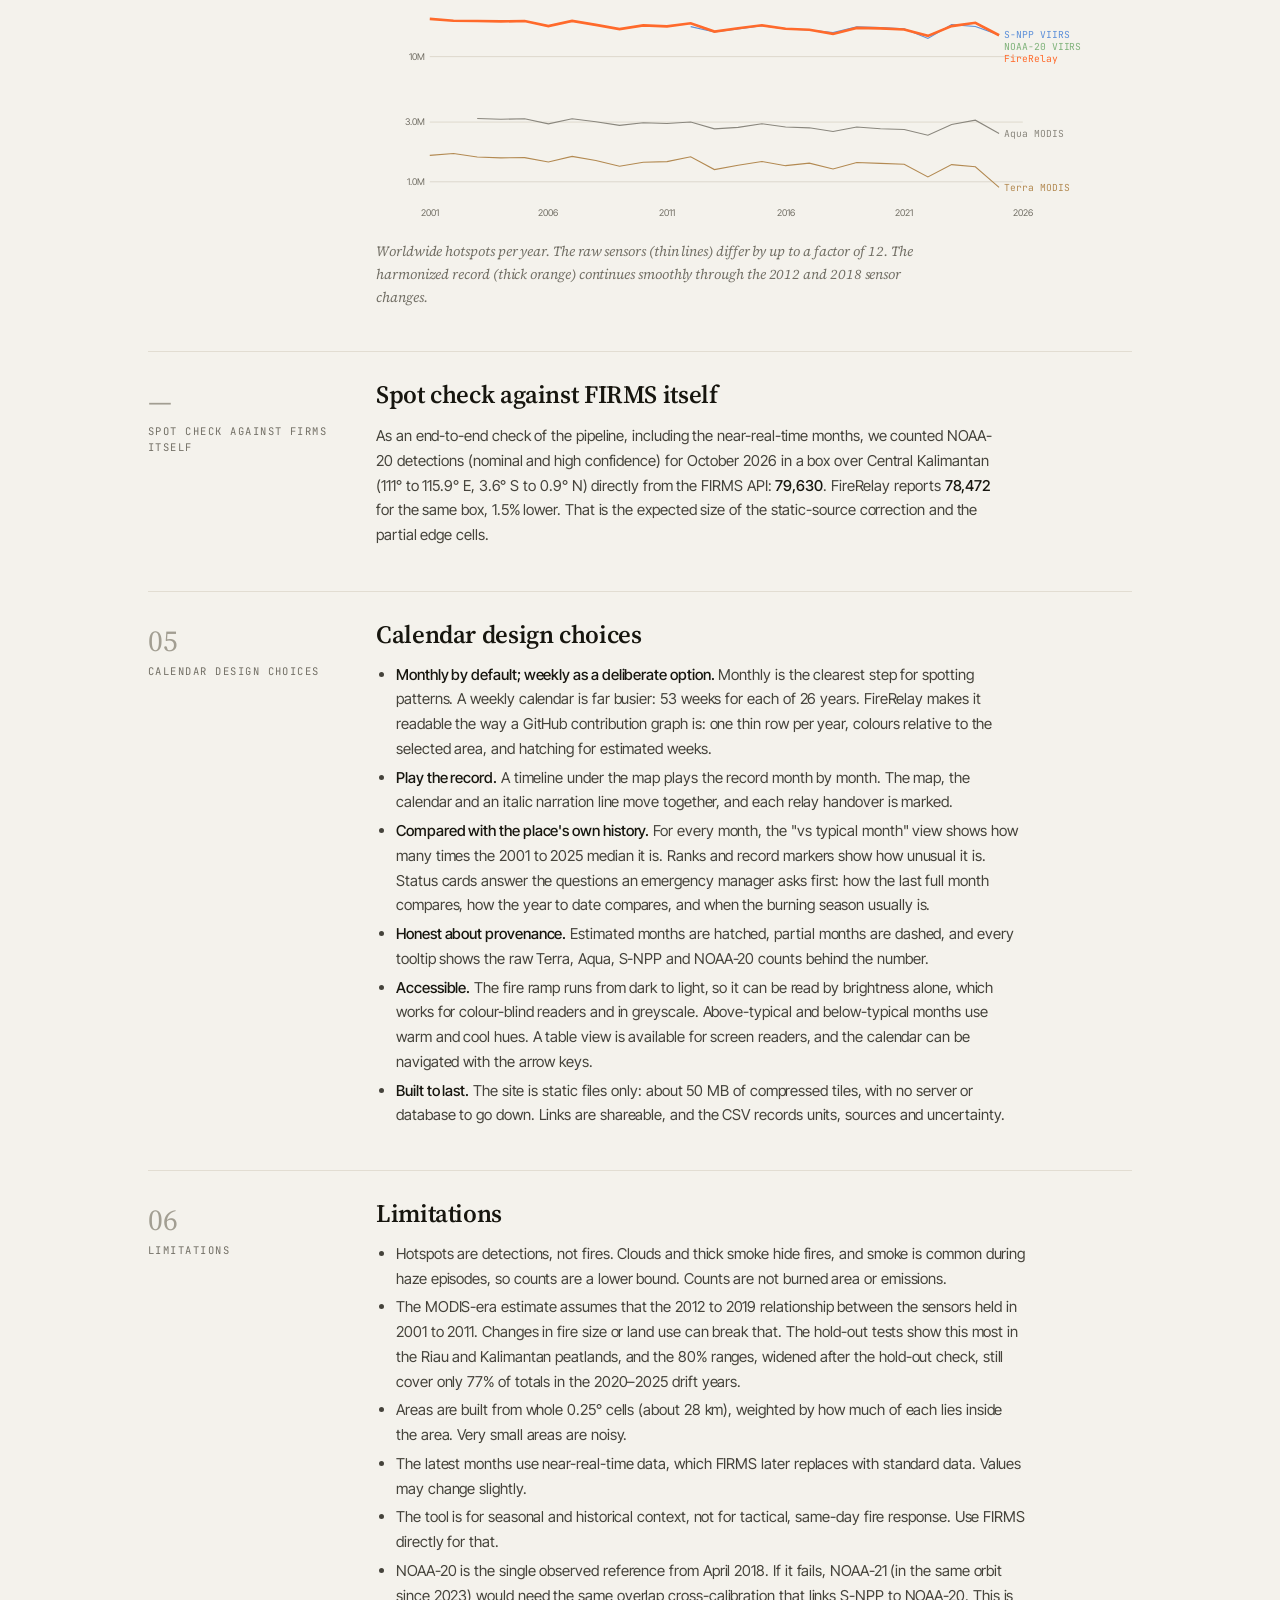
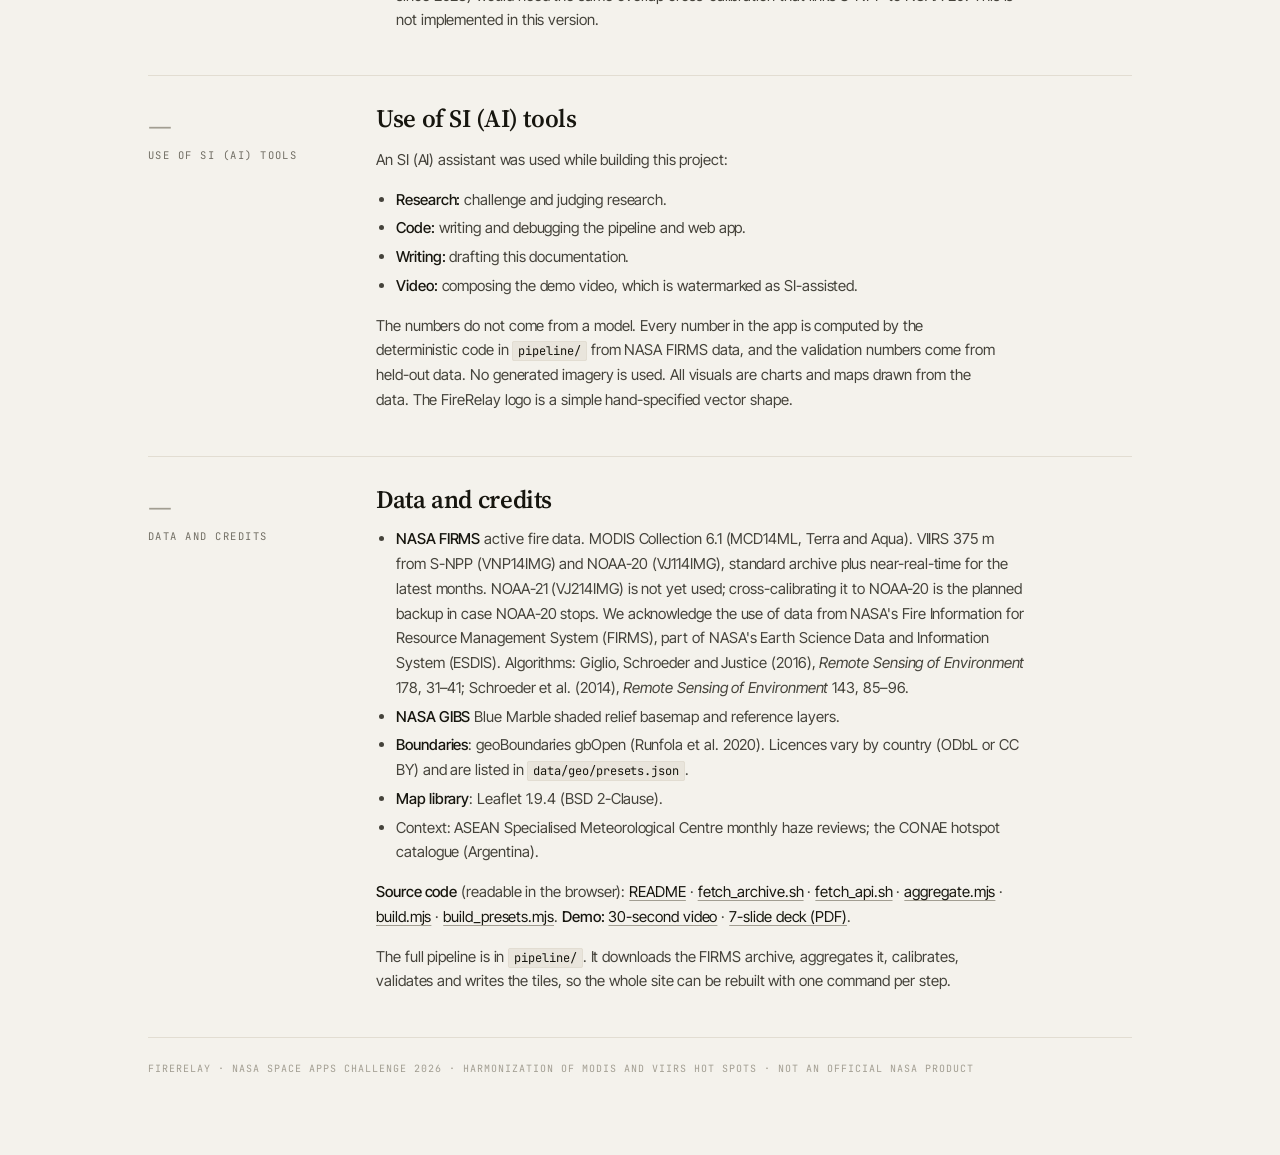
==== commit 0fdeaebe: "Most-unusual regions, status labels, Stories with NASA imagery, four-way chart, report, GeoJSON uplo" ====
--- a/web/method.html
+++ b/web/method.html
@@ -33,6 +33,14 @@
 <section>
   <div class="kick mono"><b>01</b>WHY NOAA-20 UNITS</div>
   <div>
+  <div class="sat-tl" aria-label="Satellite timeline">
+    <div class="sat-row"><span class="y" style="--l:0">2000</span><span class="y" style="--l:38.5">2010</span><span class="y" style="--l:76.9">2020</span><span class="y" style="--l:100">2026</span></div>
+    <div class="sat"><b>Terra · MODIS</b><i style="--l:0;--w:96;background:#a8865a"></i><em style="--l:96;">drifting, ending</em></div>
+    <div class="sat"><b>Aqua · MODIS</b><i style="--l:9;--w:87;background:#8c887d"></i><em style="--l:96;">drifting, ending</em></div>
+    <div class="sat"><b>S-NPP · VIIRS</b><i style="--l:46;--w:53;background:#2f62b0"></i><em style="--l:99;">data stopped 2 Nov 2026</em></div>
+    <div class="sat ref"><b>NOAA-20 · VIIRS</b><i style="--l:69;--w:31;background:#cf4a1d"></i><em style="--l:69;top:6px">FireRelay's reference unit, from Apr 2018</em></div>
+    <div class="sat"><b>NOAA-21 · VIIRS</b><i style="--l:88.5;--w:11.5;background:#4b8a46"></i><em style="--l:88.5;top:6px">next in line, same orbit</em></div>
+  </div>
   <h2>Why NOAA-20 units</h2>
   <p>The challenge allows a MODIS-equivalent or a VIIRS-equivalent record if the choice is justified. We chose NOAA-20 for three reasons:</p>
   <ul>
--- a/web/style.css
+++ b/web/style.css
@@ -305,3 +305,78 @@
 .chk .cd{font-family:var(--serif);font-style:italic;font-size:12.5px;line-height:1.35;color:var(--ink2);margin-top:5px}
 @media (max-width:420px){.checks{grid-template-columns:1fr}.chk{border-right:0;border-bottom:1px solid var(--rule);padding-left:0!important}}
 .chk .cv{font-size:clamp(15px,1.3vw,21px);white-space:normal;overflow-wrap:anywhere}
+.now{display:flex;flex-wrap:wrap;gap:6px 18px;margin:14px 0 0;font-size:10px;letter-spacing:.12em;color:var(--ink3);text-transform:uppercase}
+.now span b{color:var(--ink);font-weight:500}.now span .hot{color:var(--ember)}.now span .ok{color:var(--moss)}
+.now i.live{display:inline-block;width:6px;height:6px;border-radius:50%;background:var(--moss);margin-right:6px;vertical-align:1px;animation:pulseLive 1.6s infinite}
+@keyframes pulseLive{50%{opacity:.25}}
+
+/* ---- live button + tour ---- */
+.livebtn,.tourbtn{border:1px solid var(--line);border-radius:2px;padding:6px 9px;color:var(--ink2);margin-left:6px;display:inline-flex;align-items:center;gap:6px;letter-spacing:.14em;transition:color .2s,border-color .2s,background .2s}
+.livebtn{color:var(--ember);border-color:color-mix(in srgb,var(--ember) 45%,var(--line))}
+.livebtn:hover{background:color-mix(in srgb,var(--ember) 10%,transparent)}.tourbtn:hover{color:var(--ink)}
+.livebtn i.live{display:inline-block;width:7px;height:7px;border-radius:50%;background:var(--ember);animation:pulseLive 1.4s infinite;box-shadow:0 0 0 0 var(--ember)}
+.now.flash{animation:flashNow 1.8s ease 2}
+@keyframes flashNow{0%,100%{background:transparent}40%{background:color-mix(in srgb,var(--amber) 18%,transparent)}}
+.live-toast{position:fixed;z-index:3000;max-width:380px;background:var(--tipbg,var(--bg));color:var(--ink);border:1px solid var(--line);border-left:3px solid var(--ember);padding:12px 14px;font-size:10.5px;line-height:1.7;letter-spacing:.1em;box-shadow:var(--shadow,0 12px 40px rgba(0,0,0,.18));transition:opacity .3s}
+.live-toast b{color:var(--ember);font-weight:500}
+.tour{position:fixed;inset:0;z-index:4000;pointer-events:none}
+.tour-spot{position:fixed;border-radius:8px;box-shadow:0 0 0 9999px rgba(18,16,10,.52);outline:2px solid var(--amber);outline-offset:2px;transition:all .45s cubic-bezier(.65,0,.35,1);pointer-events:none}
+.tour-card{position:fixed;width:320px;max-width:calc(100vw - 24px);background:var(--bg);color:var(--ink);border:1px solid var(--line);border-radius:6px;padding:16px 18px 12px;box-shadow:0 18px 50px rgba(0,0,0,.28);pointer-events:auto;transition:left .45s cubic-bezier(.65,0,.35,1),top .45s cubic-bezier(.65,0,.35,1)}
+.tour-k{font-size:9.5px;letter-spacing:.16em;color:var(--ink3)}
+.tour-t{font-family:var(--serif);font-weight:600;font-size:22px;line-height:1.15;margin:6px 0 6px}
+.tour-p{font-size:13.5px;line-height:1.5;color:var(--ink2);margin:0 0 12px}
+.tour-b{display:flex;justify-content:space-between;align-items:center;font-size:10px;letter-spacing:.14em}
+.tour-b button{padding:6px 8px;color:var(--ink3)}.tour-b button:hover{color:var(--ink)}
+.tour-b .pri{background:var(--ink);color:var(--bg);border-radius:2px;padding:7px 11px;margin-left:4px}.tour-b .pri:hover{color:var(--bg);opacity:.88}
+.tour-arrow{position:fixed;width:58px;height:58px;color:var(--amber);transition:all .45s cubic-bezier(.65,0,.35,1);filter:drop-shadow(0 1px 1px rgba(0,0,0,.25))}
+.tour-arrow path:first-child{stroke-dasharray:80;stroke-dashoffset:80;animation:drawArrow .6s .25s forwards}
+@keyframes drawArrow{to{stroke-dashoffset:0}}
+@media (max-width:760px){.tourbtn{display:none}.tour-card{width:calc(100vw - 24px)}}
+.live-toast span b{color:var(--ink)}.live-toast span b.hot{color:var(--ember)}.live-toast span b.ok{color:var(--moss)}.live-toast i.live{display:inline-block;width:6px;height:6px;border-radius:50%;background:var(--moss);margin-right:6px}
+@media (max-width:760px){.nav a{white-space:nowrap}.nav a[href*="github"]{display:none}.livebtn,.themebtn{padding:5px 7px;margin-left:4px}.live-toast{left:10px!important;right:10px;max-width:none}}
+
+/* ---- four-way chart, upload, stories ---- */
+.four{border-top:1px solid var(--line);margin:14px 0 4px;padding-top:10px}
+.four .ck{font-size:9px;letter-spacing:.14em;color:var(--ink3)}
+.four-k{display:flex;flex-wrap:wrap;gap:6px;margin:8px 0 6px}
+.four-k button{font-size:9.5px;letter-spacing:.12em;border:1px solid var(--line);border-radius:2px;padding:5px 8px;color:var(--ink3);display:inline-flex;align-items:center;gap:6px}
+.four-k button i{width:10px;height:3px;display:inline-block;opacity:.35}
+.four-k button[aria-pressed=true]{color:var(--ink);border-color:var(--ink4)}.four-k button[aria-pressed=true] i{opacity:1}
+#fourChart svg{width:100%;height:auto;display:block}#fourChart text{font:400 9px var(--mono);fill:var(--ink3);letter-spacing:.06em}
+.four .cd{font-family:var(--serif);font-style:italic;font-size:12.5px;line-height:1.4;color:var(--ink2);margin:6px 0 0}
+.tbtn.upl{display:inline-block;margin-top:10px;cursor:pointer}
+.stories{position:fixed;inset:0;z-index:3500;background:rgba(18,16,10,.45);display:flex;align-items:flex-start;justify-content:center;overflow:auto;padding:5vh 16px}
+.stories[hidden]{display:none}
+.st-in{background:var(--bg);color:var(--ink);max-width:1080px;width:100%;border-radius:8px;padding:26px 28px 18px;box-shadow:0 30px 80px rgba(0,0,0,.35)}
+.st-h{display:flex;justify-content:space-between;gap:20px;align-items:flex-start}.st-h h2{font-family:var(--serif);font-weight:600;font-size:clamp(22px,2.6vw,32px);line-height:1.12;margin:6px 0 18px;max-width:760px}
+.st-x{font-size:10px;letter-spacing:.14em;color:var(--ink3);border:1px solid var(--line);border-radius:2px;padding:7px 10px;white-space:nowrap}
+.st-grid{display:grid;grid-template-columns:repeat(auto-fill,minmax(300px,1fr));gap:14px}
+.story{text-align:left;border:1px solid var(--line);border-radius:6px;padding:16px;background:color-mix(in srgb,var(--bg) 70%,#fff 30%);cursor:pointer;transition:border-color .2s,transform .2s}
+.story:hover{border-color:var(--ember);transform:translateY(-2px)}
+.story .k{font:400 9.5px var(--mono);letter-spacing:.14em;color:var(--ink3)}
+.story .t{font-family:var(--serif);font-weight:600;font-size:21px;margin:6px 0 8px;line-height:1.15}
+.story .big{display:flex;gap:18px;margin:6px 0 8px;font-family:var(--sans);font-weight:300;font-size:26px}
+.story .big small{display:block;font:400 9px var(--mono);letter-spacing:.12em;color:var(--ink3);margin-top:3px}
+.story .big .a{color:var(--cold)}.story .big .b{color:var(--ember)}
+.story p{font-size:13px;line-height:1.45;color:var(--ink2);margin:0}
+.story .go{font:400 9.5px var(--mono);letter-spacing:.14em;color:var(--ember);margin-top:10px}
+@media print{body.printing>*:not(#printRoot){display:none!important}}
+.nav a,.nav button{white-space:nowrap}
+@media (max-width:1680px){.nav a[href="method.html#data"]{display:none}}
+@media (max-width:1560px){.tagline,.brand .sub,.brand em.sub{display:none}}
+
+.stat-chip{display:inline-block;font-weight:500;font-size:9px;letter-spacing:.14em;padding:2px 6px;border-radius:2px;margin-right:6px;border:1px solid currentColor}
+.stat-chip.rec,.stat-chip.vh{background:var(--ember);color:#fff;border-color:var(--ember)}.stat-chip.hi{color:var(--ember)}.stat-chip.ab{color:var(--amber)}.stat-chip.no{color:var(--ink3)}.stat-chip.lo{color:var(--cold)}.stat-chip.nd{color:var(--ink3)}
+.unusual h3{margin-top:18px}.file.un{display:flex;gap:10px;align-items:baseline;text-align:left}
+.file.un .n{font:400 12px var(--mono);color:var(--ember);min-width:34px}.file.un .t small{display:block;font:400 8.5px var(--mono);letter-spacing:.12em;color:var(--ink3);margin-top:2px}
+.story.ev{padding:0;overflow:hidden}.story.ev img{width:100%;aspect-ratio:52/30;object-fit:cover;display:block;background:var(--line)}.story.ev .k,.story.ev .t,.story.ev p,.story.ev .go{padding:0 16px}.story.ev .k{padding-top:12px}.story.ev .go{padding-bottom:14px}
+.limits{border-top:1px solid var(--line);margin:12px 0 0;padding:8px 0 0}.limits summary{font-size:9.5px;letter-spacing:.14em;color:var(--ink3);cursor:pointer}.limits ul{margin:8px 0 0;padding-left:16px;font-size:12.5px;line-height:1.45;color:var(--ink2)}
+#map.dropping{outline:3px dashed var(--amber);outline-offset:-10px}
+.fresh{margin-left:10px;color:var(--moss)}.fresh i{display:inline-block;width:6px;height:6px;border-radius:50%;background:var(--moss);margin-right:5px;vertical-align:1px}
+@media (max-width:1560px){.vrule{display:none}}
+.sat-tl{margin:6px 0 30px;font:400 10px var(--mono);letter-spacing:.08em;color:var(--ink3);--lab:150px}
+.sat-row{position:relative;height:16px;border-bottom:1px solid var(--line);margin-bottom:6px}.sat-row .y{position:absolute;left:calc(var(--lab) + (100% - var(--lab)) * var(--l) / 100);transform:translateX(-50%)}
+.sat{position:relative;height:26px}.sat b{position:absolute;left:0;top:6px;font-weight:500;color:var(--ink2)}.sat.ref b{color:var(--ember)}
+.sat i{position:absolute;height:6px;border-radius:3px;top:10px;left:calc(var(--lab) + (100% - var(--lab)) * var(--l) / 100);width:calc((100% - var(--lab)) * var(--w) / 100)}
+.sat em{position:absolute;font-style:normal;top:-4px;white-space:nowrap;left:calc(var(--lab) + (100% - var(--lab)) * var(--l) / 100);transform:translateX(-100%);font-size:9px}
+@media (max-width:620px){.sat-tl{--lab:100px}.sat b{font-size:8.5px}.sat em{display:none}}
